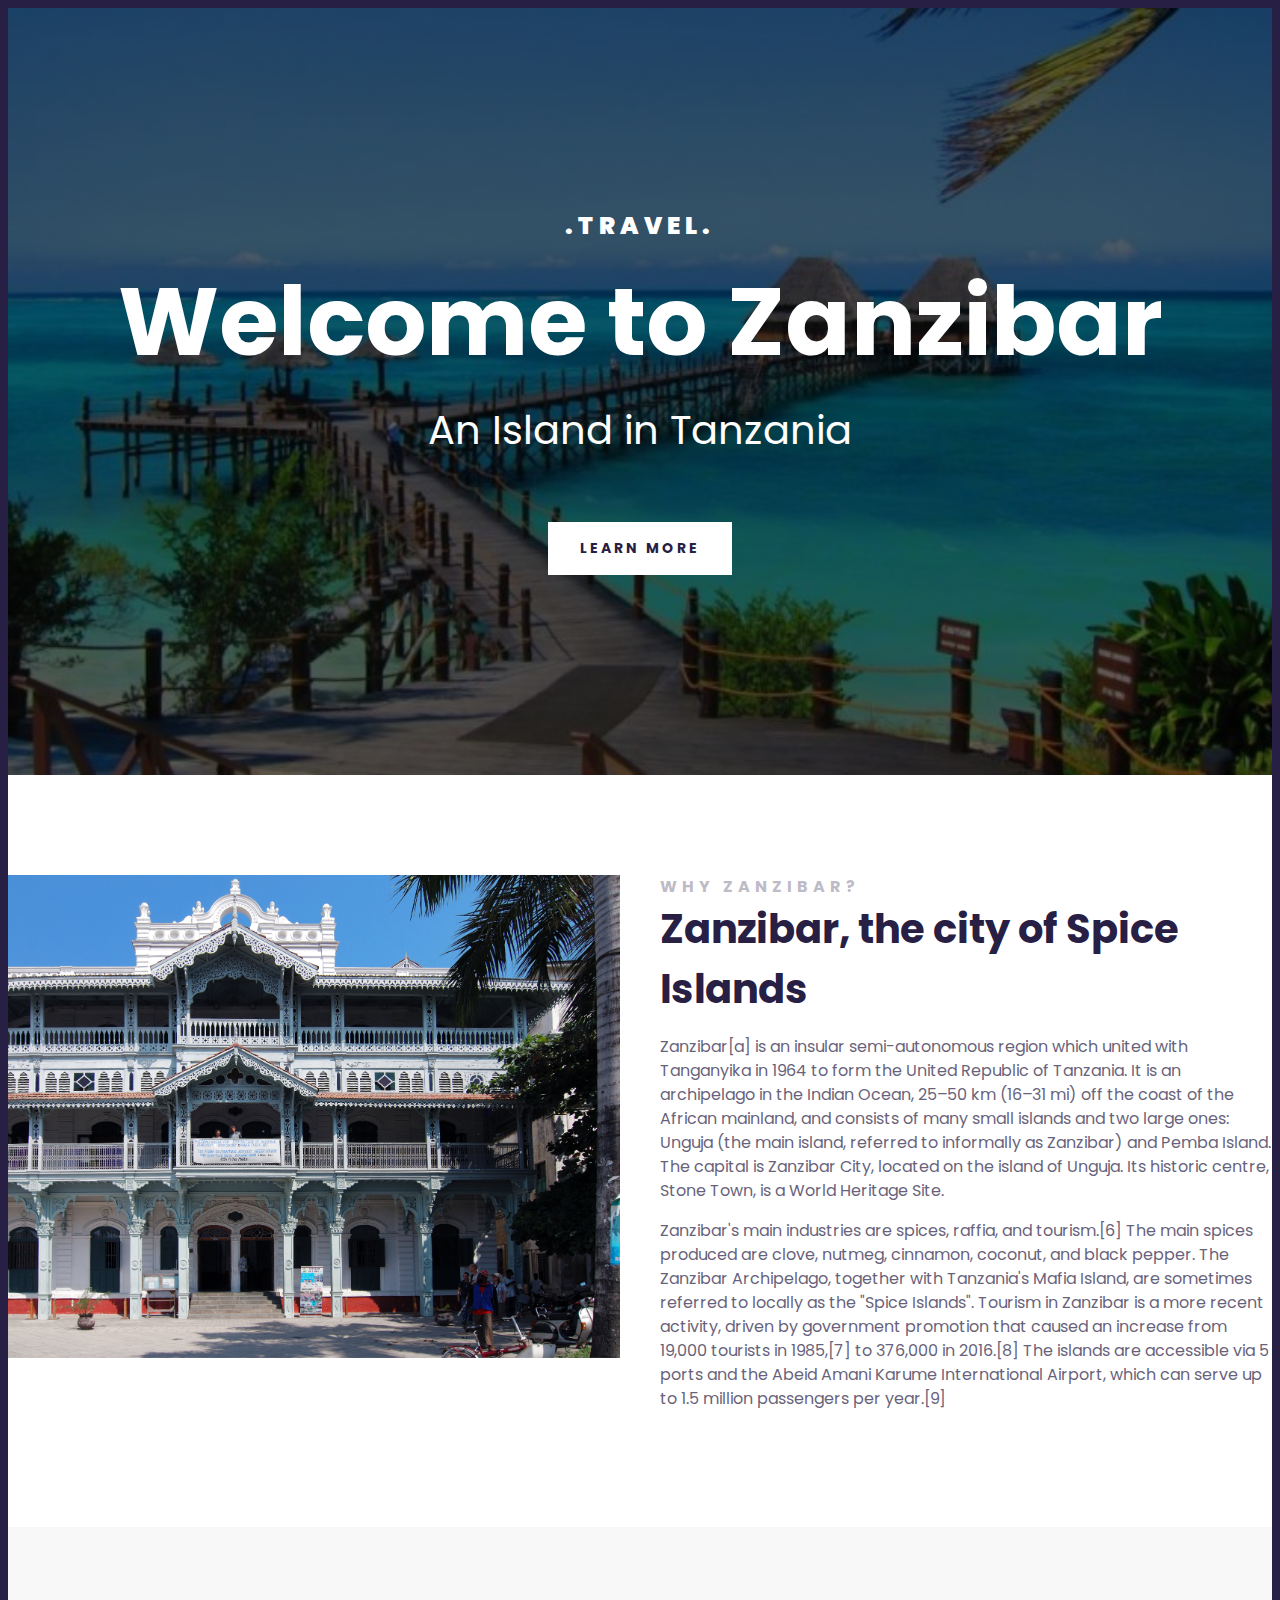
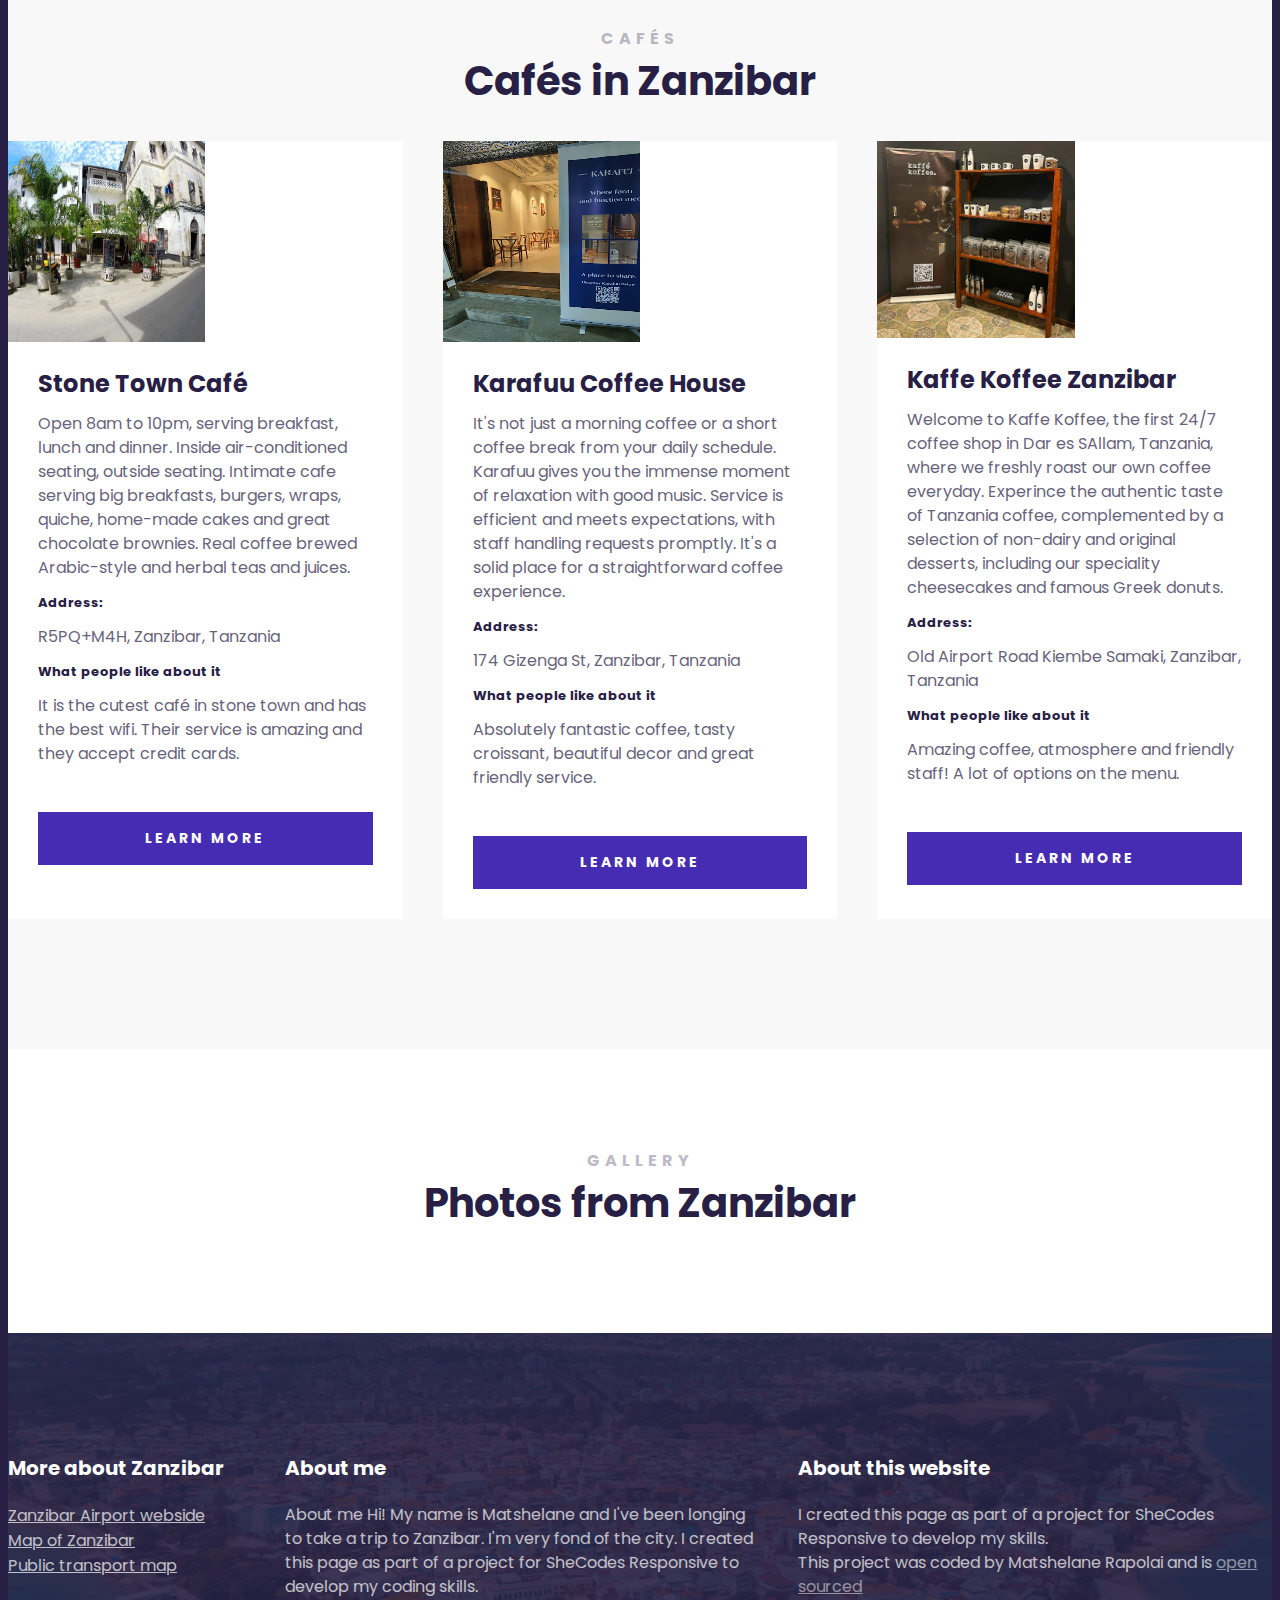
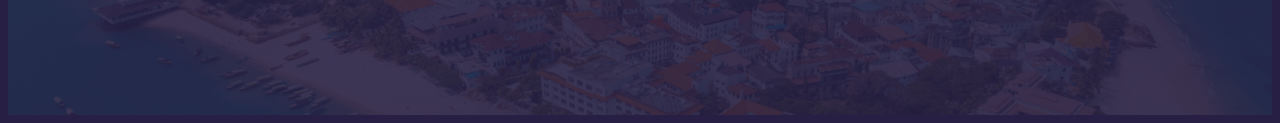
==== index.html @ e9df5f61 "Added embeded maps" ====
<!DOCTYPE html>
<html lang="en">
<head>
    <meta charset="UTF-8">
    <meta name="viewport" content="width=device-width, initial-scale=1.0">
    <link rel="preconnect" href="https://fonts.googleapis.com" />
    <link rel="preconnect" href="https://fonts.gstatic.com" crossorigin />
    <link
      href="https://fonts.googleapis.com/css2?family=Poppins:ital,wght@0,100;0,200;0,300;0,400;0,500;0,600;0,700;0,800;0,900;1,100;1,200;1,300;1,400;1,500;1,600;1,700;1,800;1,900&display=swap"
      rel="stylesheet"
    />
    <link rel="stylesheet" href="src/styles.css" />
    <title>Travel Project</title>
</head>
<body>
    <div class="container">
    <header>
        <h3>.TRAVEL.</h3>
    <h1>Welcome to Zanzibar</h1>
    <h2>An Island in Tanzania</h2>
    <a href="#more">Learn more</a>
</header>
<main>
<section class="grid grid-2-columns">
<div>
<img src="src/images/Old-dispensary.jpg" alt="Old-dispensary" class="img-responsive"/>
</div>
<div>
<h2>Why Zanzibar?</h2>
<h3>Zanzibar, the city of Spice Islands</h3>
<p>
    Zanzibar[a] is an insular semi-autonomous region which united with Tanganyika in 1964 to form the United Republic of Tanzania. It is an archipelago in the Indian Ocean, 25–50 km (16–31 mi) off the coast of the African mainland, and consists of many small islands and two large ones: Unguja (the main island, referred to informally as Zanzibar) and Pemba Island. The capital is Zanzibar City, located on the island of Unguja. Its historic centre, Stone Town, is a World Heritage Site.
</p>
<p>
    Zanzibar's main industries are spices, raffia, and tourism.[6] The main spices produced are clove, nutmeg, cinnamon, coconut, and black pepper. The Zanzibar Archipelago, together with Tanzania's Mafia Island, are sometimes referred to locally as the "Spice Islands". Tourism in Zanzibar is a more recent activity, driven by government promotion that caused an increase from 19,000 tourists in 1985,[7] to 376,000 in 2016.[8] The islands are accessible via 5 ports and the Abeid Amani Karume International Airport, which can serve up to 1.5 million passengers per year.[9]
</p>
</div>
</section>
<section class="secondary">
<h2 class="text-center">CAFÉS</h2>
<h3 class="text-center">Cafés in Zanzibar</h3>
<div class="grid grid-3-columns">
<div class="card">
<div class="card-header grid grid-2-columns">
<img src="src/images/stone.jpg" width="200" height="201" alt="" class="img-responsive"/>
<iframe src="https://www.google.com/maps/embed?pb=!1m14!1m8!1m3!1d15867.027154744876!2d39.1878456!3d-6.1633177!3m2!1i1024!2i768!4f13.1!3m3!1m2!1s0x185cd05b7eaafabf%3A0x8399a76376f03b4d!2sStone%20Town%20Cafe!5e0!3m2!1sen!2sza!4v1724354116237!5m2!1sen!2sza" class="embed" style="border:0;" allowfullscreen="" loading="lazy" referrerpolicy="no-referrer-when-downgrade"></iframe>
</div>
<div class="card-body">
<h4>Stone Town Café</h4>
<p>Open 8am to 10pm, serving breakfast, lunch and dinner. Inside air-conditioned seating, outside seating. Intimate cafe serving big breakfasts, burgers, wraps, quiche, home-made cakes and great chocolate brownies. Real coffee brewed Arabic-style and herbal teas and juices.
</p>
<h5>Address:</h5>
<p>R5PQ+M4H, Zanzibar, Tanzania</p>
<h5>What people like about it</h5>
<p>It is the cutest café in stone town and has the best wifi. Their service is amazing and they accept credit cards. </p>
</div>
<div class="card-footer">
<a href="" class="btn" target="_blank">Learn more</a>
</div>
</div>
<div class="card">
 <div class="card-header grid grid-2-columns">
<img src="src/images/karaffu.jpg" width="200" height="201" class="img-responsive"/>
<iframe src="https://www.google.com/maps/embed?pb=!1m14!1m8!1m3!1d15867.066409927997!2d39.1892899!3d-6.1620049!3m2!1i1024!2i768!4f13.1!3m3!1m2!1s0x185cd19648da04ef%3A0x1cf5c3cde824b1a6!2sKarafuu%20Coffee%20House!5e0!3m2!1sen!2sza!4v1724354372308!5m2!1sen!2sza" class="embed" style="border:0;" allowfullscreen="" loading="lazy" referrerpolicy="no-referrer-when-downgrade"></iframe>
 </div>
 <div class="card-body">
<h4>Karafuu Coffee House</h4>
<p>It's not just a morning coffee or a short coffee break from your daily schedule. Karafuu gives you the immense moment of relaxation with good music. Service is efficient and meets expectations, with staff handling requests promptly. It's a solid place for a straightforward coffee experience. </p>
<h5>Address:</h5>
<p>174 Gizenga St, Zanzibar, Tanzania</p>
<h5>What people like about it</h5>
<p>Absolutely fantastic coffee, tasty croissant, beautiful decor and great friendly service.</p>
</div>
<div class="card-footer">
<a href="" class="btn" target="_blank">Learn more</a>
</div>
 </div>
 <div class="card">
    <div class="card-header grid grid-2-columns">
   <img src="src/images/koffee.jpg" alt="" class="img-responsive"/>
   <iframe src="https://www.google.com/maps/embed?pb=!1m18!1m12!1m3!1d3966.444911333492!2d39.21325590973123!3d-6.204893693756955!2m3!1f0!2f0!3f0!3m2!1i1024!2i768!4f13.1!3m3!1m2!1s0x185cdb7909912b4f%3A0x182b72115d0ec9ea!2sKaff%C3%A9%20Koffee%20Zanzibar!5e0!3m2!1sen!2sza!4v1724354457654!5m2!1sen!2sza" class="embed" style="border:0;" allowfullscreen="" loading="lazy" referrerpolicy="no-referrer-when-downgrade"></iframe>
    </div>
    <div class="card-body">
   <h4>Kaffe Koffee Zanzibar</h4>
   <p>Welcome to Kaffe Koffee, the first 24/7 coffee shop in Dar es SAllam, Tanzania, where we freshly roast our own coffee everyday. Experince the authentic taste of Tanzania coffee, complemented by a selection of non-dairy and original desserts, including our speciality cheesecakes and famous Greek donuts.</p>
   <h5>Address:</h5>
   <p>Old Airport Road Kiembe Samaki, Zanzibar, Tanzania
</p>
   <h5>What people like about it</h5>
   <p>Amazing coffee, atmosphere and friendly staff! A lot of options on the menu.</p>
    </div>
   <div class="card-footer">
   <a href="" class="btn" target="_blank">Learn more</a>
   </div>    
</div>
</div>
</section>
<section>
<h2 class="text-center">Gallery</h2>
<h3 class="text-center">Photos from Zanzibar</h3>
<div class="google-embeds">
<div class="grid grid-3-columns">

</div>
</div>
</main>
    <footer>
    <section class="grid grid-3-columns-with-first-narrow">
    <div>
    <h3>More about Zanzibar</h3>
    <ul>
    <li><a href="https://www.flightradar24.com/data/airports/znz" target="_blank">Zanzibar Airport webside</a></li>
    <li><a href="https://www.google.com/maps/place/Zanzibar,+Tanzania/@-6.164574,39.083185,12z/data=!3m1!4b1!4m6!3m5!1s0x185cd0ba23b63ecb:0x52c848ab6efc138e!8m2!3d-6.165193!4d39.1989144!16s%2Fg%2F11x9yrt6b?entry=ttu" target="_blank">Map of Zanzibar</a></li>
    <li><a href="https://www.thezanzibus.com/transport-options" target="_blank">Public transport map</a></li>
</ul>
    </div>
    <div>
        <h3>About me</h3>
        <p>About me
            Hi! My name is Matshelane and I've been longing to take a trip to Zanzibar. I'm very fond of the city. I created this page as part of a project for SheCodes Responsive to develop my coding skills.</p>
    </div>
    <div>
            <h3>About this website</h3>
        <p>
            I created this page as part of a project for SheCodes Responsive to develop my skills.
            <br/>
            This project was coded by Matshelane Rapolai and is <a href="https://github.com/MMRapolai/Muriel-Travel-Project" target="_blank">open sourced</a>
        </p>
    </div>
    </section>
    </footer>    
</div>
</body>
</html>
---- src/styles.css ----
body {
    font-family: "Poppins", sans-serif;
    background: #272044;
}
.container {
    max-width: 1400px;
    margin: 0 auto;
}
.text-center {
    text-align: center;
}
header {
    background-image: linear-gradient(rgba(0, 0, 0, 0.6), rgba(0, 0, 0, 0.6)), url("./images/zanzibar-background.jpg");
    background-repeat: no-repeat;
    background-size: cover;
    color: white;
    text-align: center;
    padding: 200px 0;
}
header h1 {
    font-weight: 700;
    font-size: 96px;
    line-height: 1;
    margin: 30px 0;
}
header h2 {
    font-weight: 400;
    font-size: 40px;
    line-height: 1.5;
    margin: 0;
    margin-bottom: 30px;
}
header h3 {
    font-weight: 900;
    font-size: 24px;
    line-height: 1.5;
    letter-spacing: 5px;
    margin: 0;
}
header a {
    font-weight: 700;
    font-size: 14px;
    line-height: 1.5;
    text-align: center;
    color: #272044;
    padding: 16px 32px;
    margin-top: 32px;
    display: inline-block;
    letter-spacing: 3px;
    text-decoration: none;
    text-transform: uppercase;
    background: white;
}
main {
    background-color: white;
}
main h2 {
    font-weight: 700;
    font-size: 16px;
    line-height: 1.5;
    margin: 0;
    letter-spacing: 5px;
    color: #272044;
    opacity: 0.3;
    text-transform: uppercase;
}
main h3 {
    font-weight: 700;
    font-size: 40px;
    line-height: 1.5;
    color: #272044;
    margin: 0;
}
main h4 {
    font-weight: 700;
    font-size: 24px;
    line-height: 1;
    color: #272044;
    margin: 0; 
}
main h5 {
    font-weight: 700;
    font-size: 13px;
    margin: 0;
    line-height: 1;
    color: #272044;
}
main p {
    font-style: normal;
    font-weight: 400;
    font-size: 16px;
    line-height: 1.5;
    color: #272044;
    opacity: 0.7;
}
.grid {
    display: grid;
    grid-gap: 40px;
}
.img-responsive {
    width: 100%;
    display: block;
}
.grid-2-columns {
    grid-template-columns: 1fr 1fr;
}
.grid-3-columns {
    grid-template-columns: 1fr 1fr 1fr;
}
.grid-3-columns-with-first-narrow {
    grid-template-columns: 1fr 2fr 2fr;
}
.embed {
    width: 100%;
    aspect-ratio: 1/1;
}
.card {
    background: white;
    margin: 30px 0;
}
.card-header.grid {
    grid-gap: 0;
}
.card-body {
    padding: 30px;
}
.card-footer {
    padding: 0 30px 30px;
}
.btn {
 
    display: block;
    color: white;
    font-weight: 700;
    font-size: 14px;
    line-height: 21px;
    text-align: center;
    letter-spacing: 3px;
    text-transform: uppercase;
    padding: 16px;
    background-color: #462cb3;
    text-decoration: none;
}
section {
    max-width: 100%;
    margin: 0 auto;
    padding: 100px 0;
}
section.secondary {
    background: #f8f8f8;
}
footer {
    color: white;
    background-image: linear-gradient(rgba(39, 32, 68, 0.9), rgba(39, 32, 68, 0.9)), url("./images/zanzibar-footer.jpg");
    background-repeat: no-repeat;
    background-size: cover;
}
footer h3 {
    font-weight: 700;
    font-size: 20px;
    line-height: 30px;
}
footer p {
    font-weight: 400;
    font-size: 16px;
    opacity: 0.7;
   line-height: 24px;
}
footer ul {
    padding: 0;
}
footer li {
    list-style: none;
    margin: 0;
    padding: 0;
}
footer a {
    color: white;
    opacity: 0.7;
}
@media (max-width: 800px) {
 header {
    padding: 60px 0;
 } 
 header h1 {
    font-size: 48px;
 }  
 header h2 {
    font-size: 20px;
 }
 header h3 {
    font-size: 12px;
 }
 .grid {
    grid-template-columns: 1fr;
    grid-gap: 32px;
 }
 section {
    padding: 30px;
 }
 .card-header img {
    display: none;
 }
 .embed {
    aspect-ratio: 16/9;
 }
}
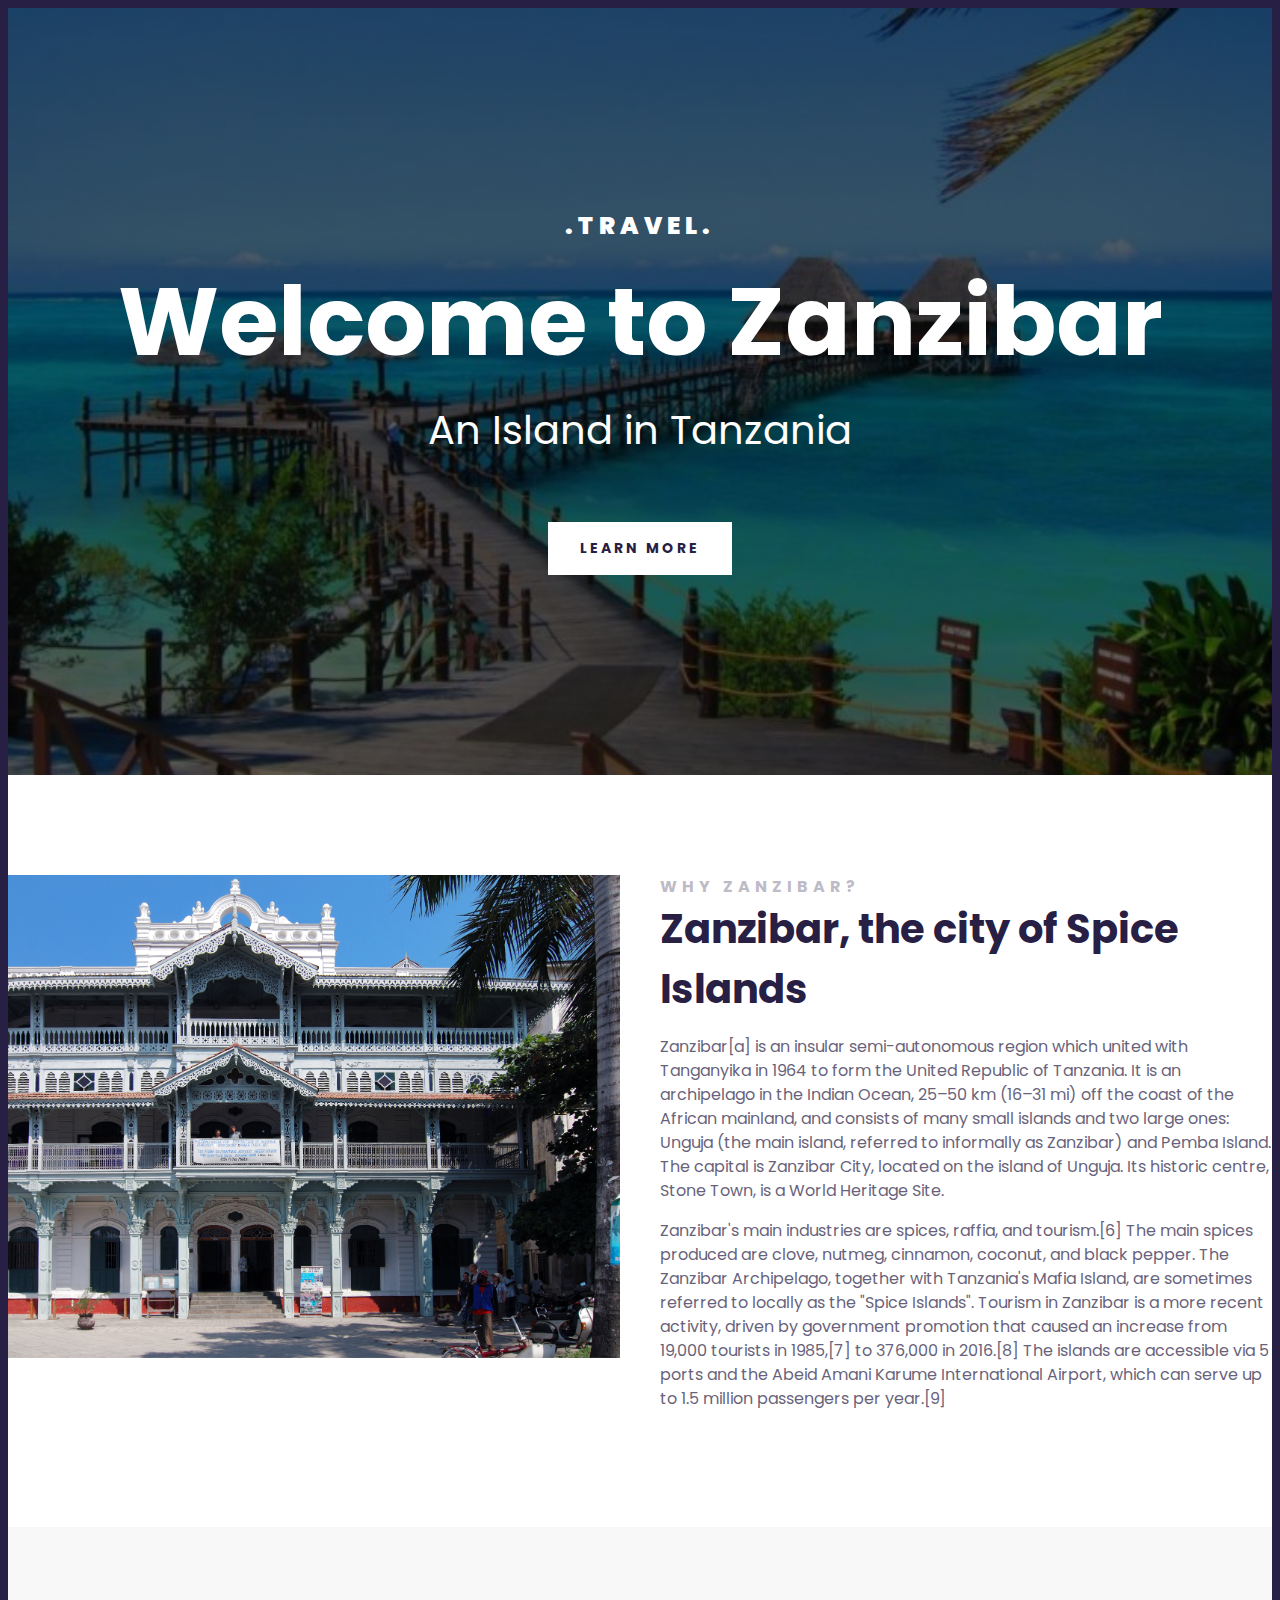
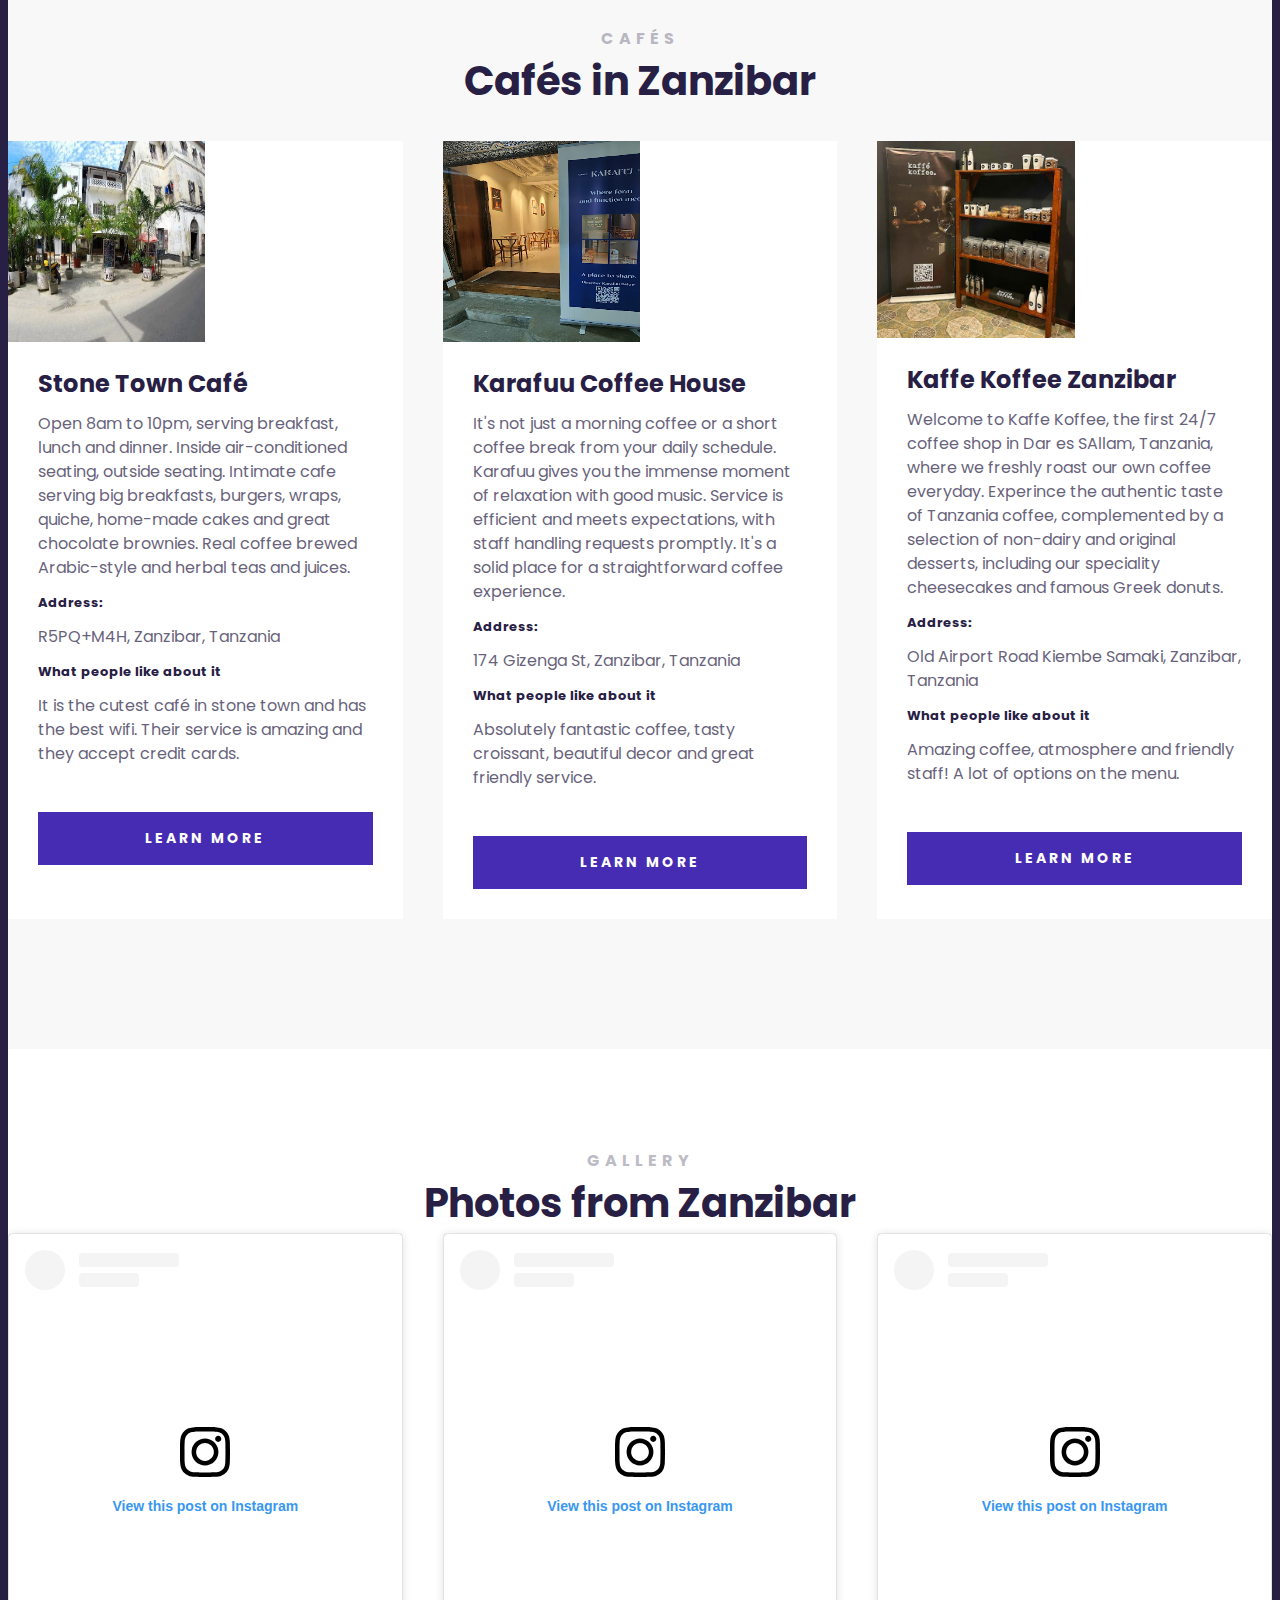
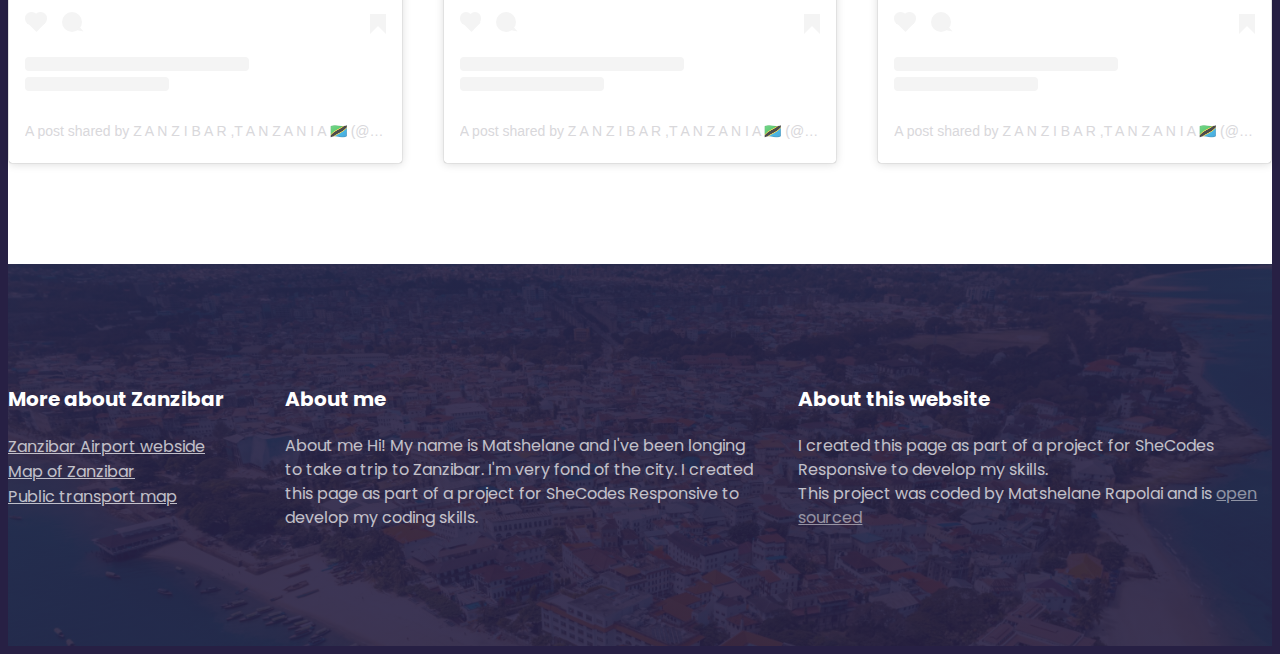
==== commit 27a1ea20: "added embeds to the landing page" ====
--- a/index.html
+++ b/index.html
@@ -100,7 +100,13 @@
 <h3 class="text-center">Photos from Zanzibar</h3>
 <div class="google-embeds">
 <div class="grid grid-3-columns">
-
+<blockquote class="instagram-media" data-instgrm-permalink="https://www.instagram.com/p/C0_PLwvNnTr/?utm_source=ig_embed&amp;utm_campaign=loading" data-instgrm-version="14" style=" background:#FFF; border:0; border-radius:3px; box-shadow:0 0 1px 0 rgba(0,0,0,0.5),0 1px 10px 0 rgba(0,0,0,0.15); margin: 1px; max-width:540px; min-width:326px; padding:0; width:99.375%; width:-webkit-calc(100% - 2px); width:calc(100% - 2px);"><div style="padding:16px;"> <a href="https://www.instagram.com/p/C0_PLwvNnTr/?utm_source=ig_embed&amp;utm_campaign=loading" style=" background:#FFFFFF; line-height:0; padding:0 0; text-align:center; text-decoration:none; width:100%;" target="_blank"> <div style=" display: flex; flex-direction: row; align-items: center;"> <div style="background-color: #F4F4F4; border-radius: 50%; flex-grow: 0; height: 40px; margin-right: 14px; width: 40px;"></div> <div style="display: flex; flex-direction: column; flex-grow: 1; justify-content: center;"> <div style=" background-color: #F4F4F4; border-radius: 4px; flex-grow: 0; height: 14px; margin-bottom: 6px; width: 100px;"></div> <div style=" background-color: #F4F4F4; border-radius: 4px; flex-grow: 0; height: 14px; width: 60px;"></div></div></div><div style="padding: 19% 0;"></div> <div style="display:block; height:50px; margin:0 auto 12px; width:50px;"><svg width="50px" height="50px" viewBox="0 0 60 60" version="1.1" xmlns="https://www.w3.org/2000/svg" xmlns:xlink="https://www.w3.org/1999/xlink"><g stroke="none" stroke-width="1" fill="none" fill-rule="evenodd"><g transform="translate(-511.000000, -20.000000)" fill="#000000"><g><path d="M556.869,30.41 C554.814,30.41 553.148,32.076 553.148,34.131 C553.148,36.186 554.814,37.852 556.869,37.852 C558.924,37.852 560.59,36.186 560.59,34.131 C560.59,32.076 558.924,30.41 556.869,30.41 M541,60.657 C535.114,60.657 530.342,55.887 530.342,50 C530.342,44.114 535.114,39.342 541,39.342 C546.887,39.342 551.658,44.114 551.658,50 C551.658,55.887 546.887,60.657 541,60.657 M541,33.886 C532.1,33.886 524.886,41.1 524.886,50 C524.886,58.899 532.1,66.113 541,66.113 C549.9,66.113 557.115,58.899 557.115,50 C557.115,41.1 549.9,33.886 541,33.886 M565.378,62.101 C565.244,65.022 564.756,66.606 564.346,67.663 C563.803,69.06 563.154,70.057 562.106,71.106 C561.058,72.155 560.06,72.803 558.662,73.347 C557.607,73.757 556.021,74.244 553.102,74.378 C549.944,74.521 548.997,74.552 541,74.552 C533.003,74.552 532.056,74.521 528.898,74.378 C525.979,74.244 524.393,73.757 523.338,73.347 C521.94,72.803 520.942,72.155 519.894,71.106 C518.846,70.057 518.197,69.06 517.654,67.663 C517.244,66.606 516.755,65.022 516.623,62.101 C516.479,58.943 516.448,57.996 516.448,50 C516.448,42.003 516.479,41.056 516.623,37.899 C516.755,34.978 517.244,33.391 517.654,32.338 C518.197,30.938 518.846,29.942 519.894,28.894 C520.942,27.846 521.94,27.196 523.338,26.654 C524.393,26.244 525.979,25.756 528.898,25.623 C532.057,25.479 533.004,25.448 541,25.448 C548.997,25.448 549.943,25.479 553.102,25.623 C556.021,25.756 557.607,26.244 558.662,26.654 C560.06,27.196 561.058,27.846 562.106,28.894 C563.154,29.942 563.803,30.938 564.346,32.338 C564.756,33.391 565.244,34.978 565.378,37.899 C565.522,41.056 565.552,42.003 565.552,50 C565.552,57.996 565.522,58.943 565.378,62.101 M570.82,37.631 C570.674,34.438 570.167,32.258 569.425,30.349 C568.659,28.377 567.633,26.702 565.965,25.035 C564.297,23.368 562.623,22.342 560.652,21.575 C558.743,20.834 556.562,20.326 553.369,20.18 C550.169,20.033 549.148,20 541,20 C532.853,20 531.831,20.033 528.631,20.18 C525.438,20.326 523.257,20.834 521.349,21.575 C519.376,22.342 517.703,23.368 516.035,25.035 C514.368,26.702 513.342,28.377 512.574,30.349 C511.834,32.258 511.326,34.438 511.181,37.631 C511.035,40.831 511,41.851 511,50 C511,58.147 511.035,59.17 511.181,62.369 C511.326,65.562 511.834,67.743 512.574,69.651 C513.342,71.625 514.368,73.296 516.035,74.965 C517.703,76.634 519.376,77.658 521.349,78.425 C523.257,79.167 525.438,79.673 528.631,79.82 C531.831,79.965 532.853,80.001 541,80.001 C549.148,80.001 550.169,79.965 553.369,79.82 C556.562,79.673 558.743,79.167 560.652,78.425 C562.623,77.658 564.297,76.634 565.965,74.965 C567.633,73.296 568.659,71.625 569.425,69.651 C570.167,67.743 570.674,65.562 570.82,62.369 C570.966,59.17 571,58.147 571,50 C571,41.851 570.966,40.831 570.82,37.631"></path></g></g></g></svg></div><div style="padding-top: 8px;"> <div style=" color:#3897f0; font-family:Arial,sans-serif; font-size:14px; font-style:normal; font-weight:550; line-height:18px;">View this post on Instagram</div></div><div style="padding: 12.5% 0;"></div> <div style="display: flex; flex-direction: row; margin-bottom: 14px; align-items: center;"><div> <div style="background-color: #F4F4F4; border-radius: 50%; height: 12.5px; width: 12.5px; transform: translateX(0px) translateY(7px);"></div> <div style="background-color: #F4F4F4; height: 12.5px; transform: rotate(-45deg) translateX(3px) translateY(1px); width: 12.5px; flex-grow: 0; margin-right: 14px; margin-left: 2px;"></div> <div style="background-color: #F4F4F4; border-radius: 50%; height: 12.5px; width: 12.5px; transform: translateX(9px) translateY(-18px);"></div></div><div style="margin-left: 8px;"> <div style=" background-color: #F4F4F4; border-radius: 50%; flex-grow: 0; height: 20px; width: 20px;"></div> <div style=" width: 0; height: 0; border-top: 2px solid transparent; border-left: 6px solid #f4f4f4; border-bottom: 2px solid transparent; transform: translateX(16px) translateY(-4px) rotate(30deg)"></div></div><div style="margin-left: auto;"> <div style=" width: 0px; border-top: 8px solid #F4F4F4; border-right: 8px solid transparent; transform: translateY(16px);"></div> <div style=" background-color: #F4F4F4; flex-grow: 0; height: 12px; width: 16px; transform: translateY(-4px);"></div> <div style=" width: 0; height: 0; border-top: 8px solid #F4F4F4; border-left: 8px solid transparent; transform: translateY(-4px) translateX(8px);"></div></div></div> <div style="display: flex; flex-direction: column; flex-grow: 1; justify-content: center; margin-bottom: 24px;"> <div style=" background-color: #F4F4F4; border-radius: 4px; flex-grow: 0; height: 14px; margin-bottom: 6px; width: 224px;"></div> <div style=" background-color: #F4F4F4; border-radius: 4px; flex-grow: 0; height: 14px; width: 144px;"></div></div></a><p style=" color:#c9c8cd; font-family:Arial,sans-serif; font-size:14px; line-height:17px; margin-bottom:0; margin-top:8px; overflow:hidden; padding:8px 0 7px; text-align:center; text-overflow:ellipsis; white-space:nowrap;"><a href="https://www.instagram.com/p/C0_PLwvNnTr/?utm_source=ig_embed&amp;utm_campaign=loading" style=" color:#c9c8cd; font-family:Arial,sans-serif; font-size:14px; font-style:normal; font-weight:normal; line-height:17px; text-decoration:none;" target="_blank">A post shared by Z  A  N  Z  I  B  A  R ,T A N Z A N I A 🇹🇿 (@zanzibarlifestyle)</a></p></div></blockquote>
+<script async src="//www.instagram.com/embed.js"></script>
+<script async src="//www.instagram.com/embed.js"></script>
+<blockquote class="instagram-media" data-instgrm-permalink="https://www.instagram.com/p/C2rr83bNh2r/?utm_source=ig_embed&amp;utm_campaign=loading" data-instgrm-version="14" style=" background:#FFF; border:0; border-radius:3px; box-shadow:0 0 1px 0 rgba(0,0,0,0.5),0 1px 10px 0 rgba(0,0,0,0.15); margin: 1px; max-width:540px; min-width:326px; padding:0; width:99.375%; width:-webkit-calc(100% - 2px); width:calc(100% - 2px);"><div style="padding:16px;"> <a href="https://www.instagram.com/p/C2rr83bNh2r/?utm_source=ig_embed&amp;utm_campaign=loading" style=" background:#FFFFFF; line-height:0; padding:0 0; text-align:center; text-decoration:none; width:100%;" target="_blank"> <div style=" display: flex; flex-direction: row; align-items: center;"> <div style="background-color: #F4F4F4; border-radius: 50%; flex-grow: 0; height: 40px; margin-right: 14px; width: 40px;"></div> <div style="display: flex; flex-direction: column; flex-grow: 1; justify-content: center;"> <div style=" background-color: #F4F4F4; border-radius: 4px; flex-grow: 0; height: 14px; margin-bottom: 6px; width: 100px;"></div> <div style=" background-color: #F4F4F4; border-radius: 4px; flex-grow: 0; height: 14px; width: 60px;"></div></div></div><div style="padding: 19% 0;"></div> <div style="display:block; height:50px; margin:0 auto 12px; width:50px;"><svg width="50px" height="50px" viewBox="0 0 60 60" version="1.1" xmlns="https://www.w3.org/2000/svg" xmlns:xlink="https://www.w3.org/1999/xlink"><g stroke="none" stroke-width="1" fill="none" fill-rule="evenodd"><g transform="translate(-511.000000, -20.000000)" fill="#000000"><g><path d="M556.869,30.41 C554.814,30.41 553.148,32.076 553.148,34.131 C553.148,36.186 554.814,37.852 556.869,37.852 C558.924,37.852 560.59,36.186 560.59,34.131 C560.59,32.076 558.924,30.41 556.869,30.41 M541,60.657 C535.114,60.657 530.342,55.887 530.342,50 C530.342,44.114 535.114,39.342 541,39.342 C546.887,39.342 551.658,44.114 551.658,50 C551.658,55.887 546.887,60.657 541,60.657 M541,33.886 C532.1,33.886 524.886,41.1 524.886,50 C524.886,58.899 532.1,66.113 541,66.113 C549.9,66.113 557.115,58.899 557.115,50 C557.115,41.1 549.9,33.886 541,33.886 M565.378,62.101 C565.244,65.022 564.756,66.606 564.346,67.663 C563.803,69.06 563.154,70.057 562.106,71.106 C561.058,72.155 560.06,72.803 558.662,73.347 C557.607,73.757 556.021,74.244 553.102,74.378 C549.944,74.521 548.997,74.552 541,74.552 C533.003,74.552 532.056,74.521 528.898,74.378 C525.979,74.244 524.393,73.757 523.338,73.347 C521.94,72.803 520.942,72.155 519.894,71.106 C518.846,70.057 518.197,69.06 517.654,67.663 C517.244,66.606 516.755,65.022 516.623,62.101 C516.479,58.943 516.448,57.996 516.448,50 C516.448,42.003 516.479,41.056 516.623,37.899 C516.755,34.978 517.244,33.391 517.654,32.338 C518.197,30.938 518.846,29.942 519.894,28.894 C520.942,27.846 521.94,27.196 523.338,26.654 C524.393,26.244 525.979,25.756 528.898,25.623 C532.057,25.479 533.004,25.448 541,25.448 C548.997,25.448 549.943,25.479 553.102,25.623 C556.021,25.756 557.607,26.244 558.662,26.654 C560.06,27.196 561.058,27.846 562.106,28.894 C563.154,29.942 563.803,30.938 564.346,32.338 C564.756,33.391 565.244,34.978 565.378,37.899 C565.522,41.056 565.552,42.003 565.552,50 C565.552,57.996 565.522,58.943 565.378,62.101 M570.82,37.631 C570.674,34.438 570.167,32.258 569.425,30.349 C568.659,28.377 567.633,26.702 565.965,25.035 C564.297,23.368 562.623,22.342 560.652,21.575 C558.743,20.834 556.562,20.326 553.369,20.18 C550.169,20.033 549.148,20 541,20 C532.853,20 531.831,20.033 528.631,20.18 C525.438,20.326 523.257,20.834 521.349,21.575 C519.376,22.342 517.703,23.368 516.035,25.035 C514.368,26.702 513.342,28.377 512.574,30.349 C511.834,32.258 511.326,34.438 511.181,37.631 C511.035,40.831 511,41.851 511,50 C511,58.147 511.035,59.17 511.181,62.369 C511.326,65.562 511.834,67.743 512.574,69.651 C513.342,71.625 514.368,73.296 516.035,74.965 C517.703,76.634 519.376,77.658 521.349,78.425 C523.257,79.167 525.438,79.673 528.631,79.82 C531.831,79.965 532.853,80.001 541,80.001 C549.148,80.001 550.169,79.965 553.369,79.82 C556.562,79.673 558.743,79.167 560.652,78.425 C562.623,77.658 564.297,76.634 565.965,74.965 C567.633,73.296 568.659,71.625 569.425,69.651 C570.167,67.743 570.674,65.562 570.82,62.369 C570.966,59.17 571,58.147 571,50 C571,41.851 570.966,40.831 570.82,37.631"></path></g></g></g></svg></div><div style="padding-top: 8px;"> <div style=" color:#3897f0; font-family:Arial,sans-serif; font-size:14px; font-style:normal; font-weight:550; line-height:18px;">View this post on Instagram</div></div><div style="padding: 12.5% 0;"></div> <div style="display: flex; flex-direction: row; margin-bottom: 14px; align-items: center;"><div> <div style="background-color: #F4F4F4; border-radius: 50%; height: 12.5px; width: 12.5px; transform: translateX(0px) translateY(7px);"></div> <div style="background-color: #F4F4F4; height: 12.5px; transform: rotate(-45deg) translateX(3px) translateY(1px); width: 12.5px; flex-grow: 0; margin-right: 14px; margin-left: 2px;"></div> <div style="background-color: #F4F4F4; border-radius: 50%; height: 12.5px; width: 12.5px; transform: translateX(9px) translateY(-18px);"></div></div><div style="margin-left: 8px;"> <div style=" background-color: #F4F4F4; border-radius: 50%; flex-grow: 0; height: 20px; width: 20px;"></div> <div style=" width: 0; height: 0; border-top: 2px solid transparent; border-left: 6px solid #f4f4f4; border-bottom: 2px solid transparent; transform: translateX(16px) translateY(-4px) rotate(30deg)"></div></div><div style="margin-left: auto;"> <div style=" width: 0px; border-top: 8px solid #F4F4F4; border-right: 8px solid transparent; transform: translateY(16px);"></div> <div style=" background-color: #F4F4F4; flex-grow: 0; height: 12px; width: 16px; transform: translateY(-4px);"></div> <div style=" width: 0; height: 0; border-top: 8px solid #F4F4F4; border-left: 8px solid transparent; transform: translateY(-4px) translateX(8px);"></div></div></div> <div style="display: flex; flex-direction: column; flex-grow: 1; justify-content: center; margin-bottom: 24px;"> <div style=" background-color: #F4F4F4; border-radius: 4px; flex-grow: 0; height: 14px; margin-bottom: 6px; width: 224px;"></div> <div style=" background-color: #F4F4F4; border-radius: 4px; flex-grow: 0; height: 14px; width: 144px;"></div></div></a><p style=" color:#c9c8cd; font-family:Arial,sans-serif; font-size:14px; line-height:17px; margin-bottom:0; margin-top:8px; overflow:hidden; padding:8px 0 7px; text-align:center; text-overflow:ellipsis; white-space:nowrap;"><a href="https://www.instagram.com/p/C2rr83bNh2r/?utm_source=ig_embed&amp;utm_campaign=loading" style=" color:#c9c8cd; font-family:Arial,sans-serif; font-size:14px; font-style:normal; font-weight:normal; line-height:17px; text-decoration:none;" target="_blank">A post shared by Z  A  N  Z  I  B  A  R ,T A N Z A N I A 🇹🇿 (@zanzibarlifestyle)</a></p></div></blockquote>
+<script async src="//www.instagram.com/embed.js"></script>
+<blockquote class="instagram-media" data-instgrm-permalink="https://www.instagram.com/p/C2ZdsD8tz6f/?utm_source=ig_embed&amp;utm_campaign=loading" data-instgrm-version="14" style=" background:#FFF; border:0; border-radius:3px; box-shadow:0 0 1px 0 rgba(0,0,0,0.5),0 1px 10px 0 rgba(0,0,0,0.15); margin: 1px; max-width:540px; min-width:326px; padding:0; width:99.375%; width:-webkit-calc(100% - 2px); width:calc(100% - 2px);"><div style="padding:16px;"> <a href="https://www.instagram.com/p/C2ZdsD8tz6f/?utm_source=ig_embed&amp;utm_campaign=loading" style=" background:#FFFFFF; line-height:0; padding:0 0; text-align:center; text-decoration:none; width:100%;" target="_blank"> <div style=" display: flex; flex-direction: row; align-items: center;"> <div style="background-color: #F4F4F4; border-radius: 50%; flex-grow: 0; height: 40px; margin-right: 14px; width: 40px;"></div> <div style="display: flex; flex-direction: column; flex-grow: 1; justify-content: center;"> <div style=" background-color: #F4F4F4; border-radius: 4px; flex-grow: 0; height: 14px; margin-bottom: 6px; width: 100px;"></div> <div style=" background-color: #F4F4F4; border-radius: 4px; flex-grow: 0; height: 14px; width: 60px;"></div></div></div><div style="padding: 19% 0;"></div> <div style="display:block; height:50px; margin:0 auto 12px; width:50px;"><svg width="50px" height="50px" viewBox="0 0 60 60" version="1.1" xmlns="https://www.w3.org/2000/svg" xmlns:xlink="https://www.w3.org/1999/xlink"><g stroke="none" stroke-width="1" fill="none" fill-rule="evenodd"><g transform="translate(-511.000000, -20.000000)" fill="#000000"><g><path d="M556.869,30.41 C554.814,30.41 553.148,32.076 553.148,34.131 C553.148,36.186 554.814,37.852 556.869,37.852 C558.924,37.852 560.59,36.186 560.59,34.131 C560.59,32.076 558.924,30.41 556.869,30.41 M541,60.657 C535.114,60.657 530.342,55.887 530.342,50 C530.342,44.114 535.114,39.342 541,39.342 C546.887,39.342 551.658,44.114 551.658,50 C551.658,55.887 546.887,60.657 541,60.657 M541,33.886 C532.1,33.886 524.886,41.1 524.886,50 C524.886,58.899 532.1,66.113 541,66.113 C549.9,66.113 557.115,58.899 557.115,50 C557.115,41.1 549.9,33.886 541,33.886 M565.378,62.101 C565.244,65.022 564.756,66.606 564.346,67.663 C563.803,69.06 563.154,70.057 562.106,71.106 C561.058,72.155 560.06,72.803 558.662,73.347 C557.607,73.757 556.021,74.244 553.102,74.378 C549.944,74.521 548.997,74.552 541,74.552 C533.003,74.552 532.056,74.521 528.898,74.378 C525.979,74.244 524.393,73.757 523.338,73.347 C521.94,72.803 520.942,72.155 519.894,71.106 C518.846,70.057 518.197,69.06 517.654,67.663 C517.244,66.606 516.755,65.022 516.623,62.101 C516.479,58.943 516.448,57.996 516.448,50 C516.448,42.003 516.479,41.056 516.623,37.899 C516.755,34.978 517.244,33.391 517.654,32.338 C518.197,30.938 518.846,29.942 519.894,28.894 C520.942,27.846 521.94,27.196 523.338,26.654 C524.393,26.244 525.979,25.756 528.898,25.623 C532.057,25.479 533.004,25.448 541,25.448 C548.997,25.448 549.943,25.479 553.102,25.623 C556.021,25.756 557.607,26.244 558.662,26.654 C560.06,27.196 561.058,27.846 562.106,28.894 C563.154,29.942 563.803,30.938 564.346,32.338 C564.756,33.391 565.244,34.978 565.378,37.899 C565.522,41.056 565.552,42.003 565.552,50 C565.552,57.996 565.522,58.943 565.378,62.101 M570.82,37.631 C570.674,34.438 570.167,32.258 569.425,30.349 C568.659,28.377 567.633,26.702 565.965,25.035 C564.297,23.368 562.623,22.342 560.652,21.575 C558.743,20.834 556.562,20.326 553.369,20.18 C550.169,20.033 549.148,20 541,20 C532.853,20 531.831,20.033 528.631,20.18 C525.438,20.326 523.257,20.834 521.349,21.575 C519.376,22.342 517.703,23.368 516.035,25.035 C514.368,26.702 513.342,28.377 512.574,30.349 C511.834,32.258 511.326,34.438 511.181,37.631 C511.035,40.831 511,41.851 511,50 C511,58.147 511.035,59.17 511.181,62.369 C511.326,65.562 511.834,67.743 512.574,69.651 C513.342,71.625 514.368,73.296 516.035,74.965 C517.703,76.634 519.376,77.658 521.349,78.425 C523.257,79.167 525.438,79.673 528.631,79.82 C531.831,79.965 532.853,80.001 541,80.001 C549.148,80.001 550.169,79.965 553.369,79.82 C556.562,79.673 558.743,79.167 560.652,78.425 C562.623,77.658 564.297,76.634 565.965,74.965 C567.633,73.296 568.659,71.625 569.425,69.651 C570.167,67.743 570.674,65.562 570.82,62.369 C570.966,59.17 571,58.147 571,50 C571,41.851 570.966,40.831 570.82,37.631"></path></g></g></g></svg></div><div style="padding-top: 8px;"> <div style=" color:#3897f0; font-family:Arial,sans-serif; font-size:14px; font-style:normal; font-weight:550; line-height:18px;">View this post on Instagram</div></div><div style="padding: 12.5% 0;"></div> <div style="display: flex; flex-direction: row; margin-bottom: 14px; align-items: center;"><div> <div style="background-color: #F4F4F4; border-radius: 50%; height: 12.5px; width: 12.5px; transform: translateX(0px) translateY(7px);"></div> <div style="background-color: #F4F4F4; height: 12.5px; transform: rotate(-45deg) translateX(3px) translateY(1px); width: 12.5px; flex-grow: 0; margin-right: 14px; margin-left: 2px;"></div> <div style="background-color: #F4F4F4; border-radius: 50%; height: 12.5px; width: 12.5px; transform: translateX(9px) translateY(-18px);"></div></div><div style="margin-left: 8px;"> <div style=" background-color: #F4F4F4; border-radius: 50%; flex-grow: 0; height: 20px; width: 20px;"></div> <div style=" width: 0; height: 0; border-top: 2px solid transparent; border-left: 6px solid #f4f4f4; border-bottom: 2px solid transparent; transform: translateX(16px) translateY(-4px) rotate(30deg)"></div></div><div style="margin-left: auto;"> <div style=" width: 0px; border-top: 8px solid #F4F4F4; border-right: 8px solid transparent; transform: translateY(16px);"></div> <div style=" background-color: #F4F4F4; flex-grow: 0; height: 12px; width: 16px; transform: translateY(-4px);"></div> <div style=" width: 0; height: 0; border-top: 8px solid #F4F4F4; border-left: 8px solid transparent; transform: translateY(-4px) translateX(8px);"></div></div></div> <div style="display: flex; flex-direction: column; flex-grow: 1; justify-content: center; margin-bottom: 24px;"> <div style=" background-color: #F4F4F4; border-radius: 4px; flex-grow: 0; height: 14px; margin-bottom: 6px; width: 224px;"></div> <div style=" background-color: #F4F4F4; border-radius: 4px; flex-grow: 0; height: 14px; width: 144px;"></div></div></a><p style=" color:#c9c8cd; font-family:Arial,sans-serif; font-size:14px; line-height:17px; margin-bottom:0; margin-top:8px; overflow:hidden; padding:8px 0 7px; text-align:center; text-overflow:ellipsis; white-space:nowrap;"><a href="https://www.instagram.com/p/C2ZdsD8tz6f/?utm_source=ig_embed&amp;utm_campaign=loading" style=" color:#c9c8cd; font-family:Arial,sans-serif; font-size:14px; font-style:normal; font-weight:normal; line-height:17px; text-decoration:none;" target="_blank">A post shared by Z  A  N  Z  I  B  A  R ,T A N Z A N I A 🇹🇿 (@zanzibarlifestyle)</a></p></div></blockquote>
+<script async src="//www.instagram.com/embed.js"></script>
 </div>
 </div>
 </main>
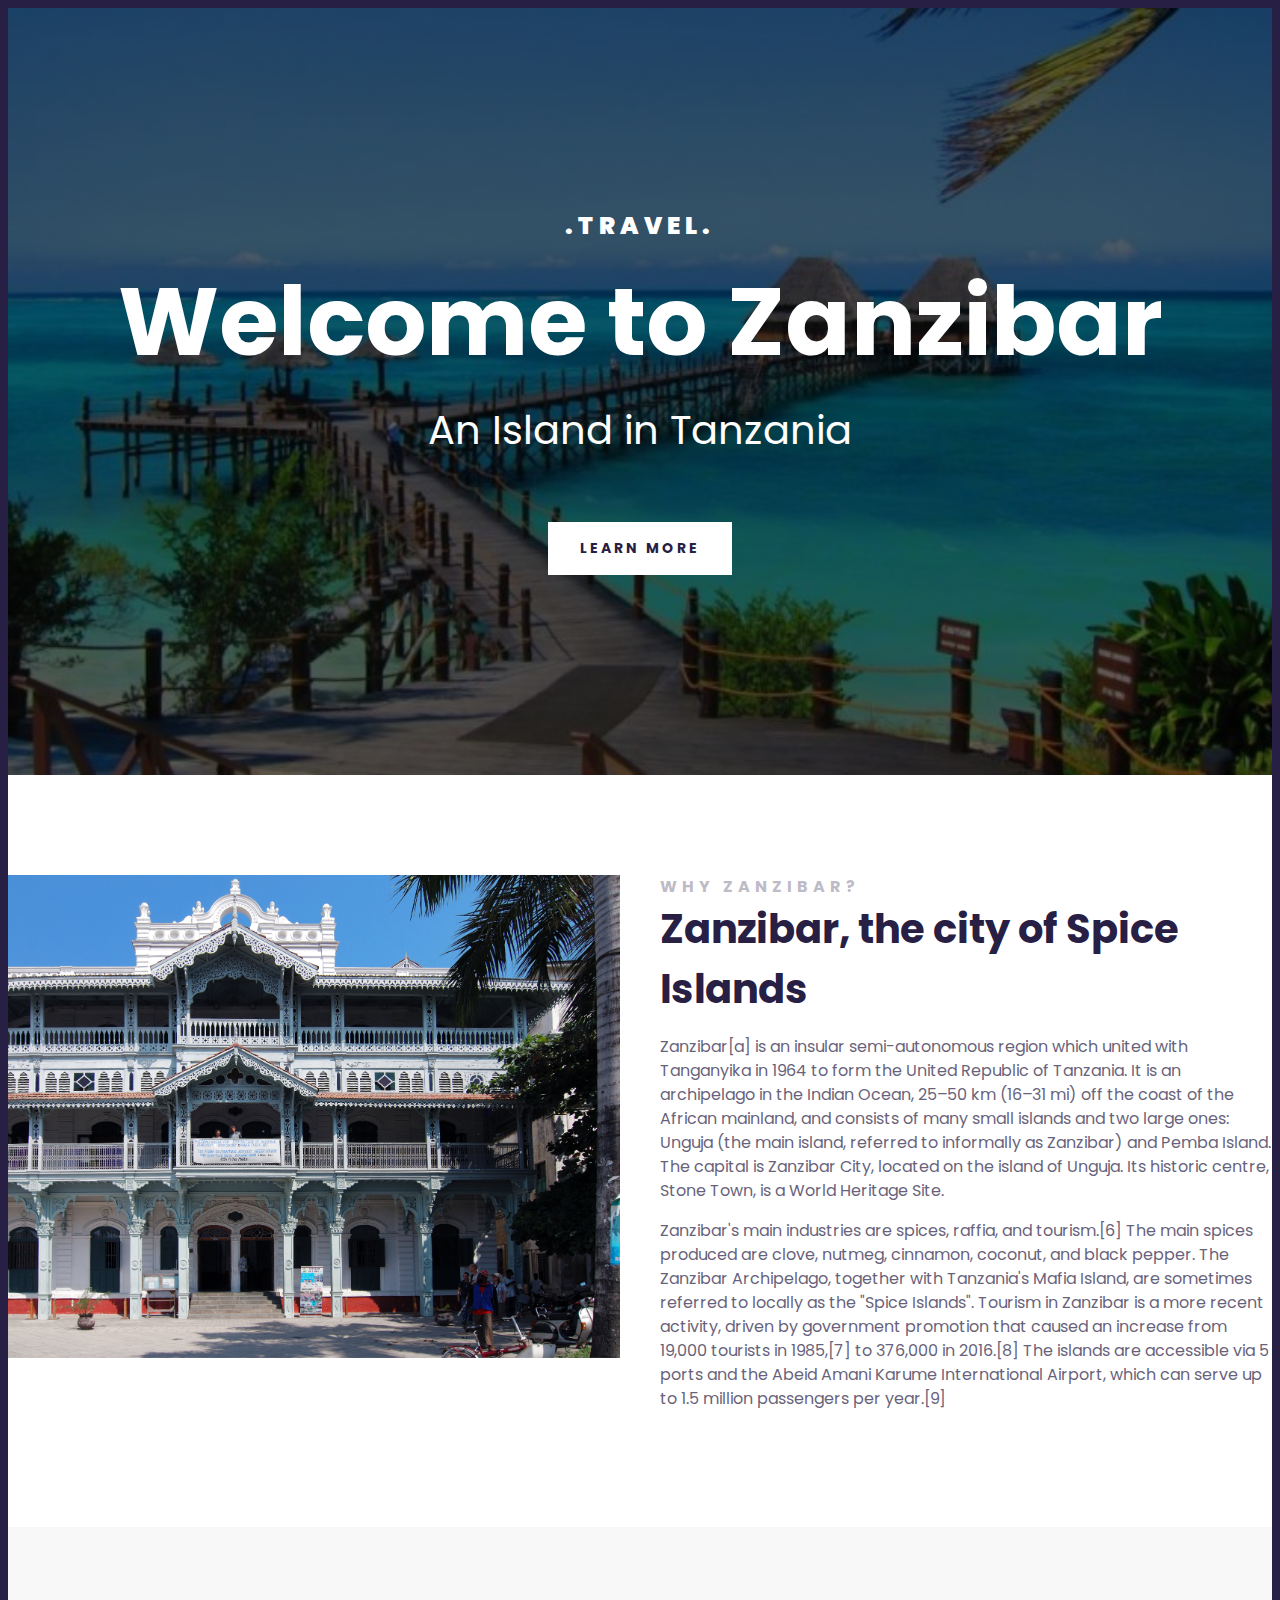
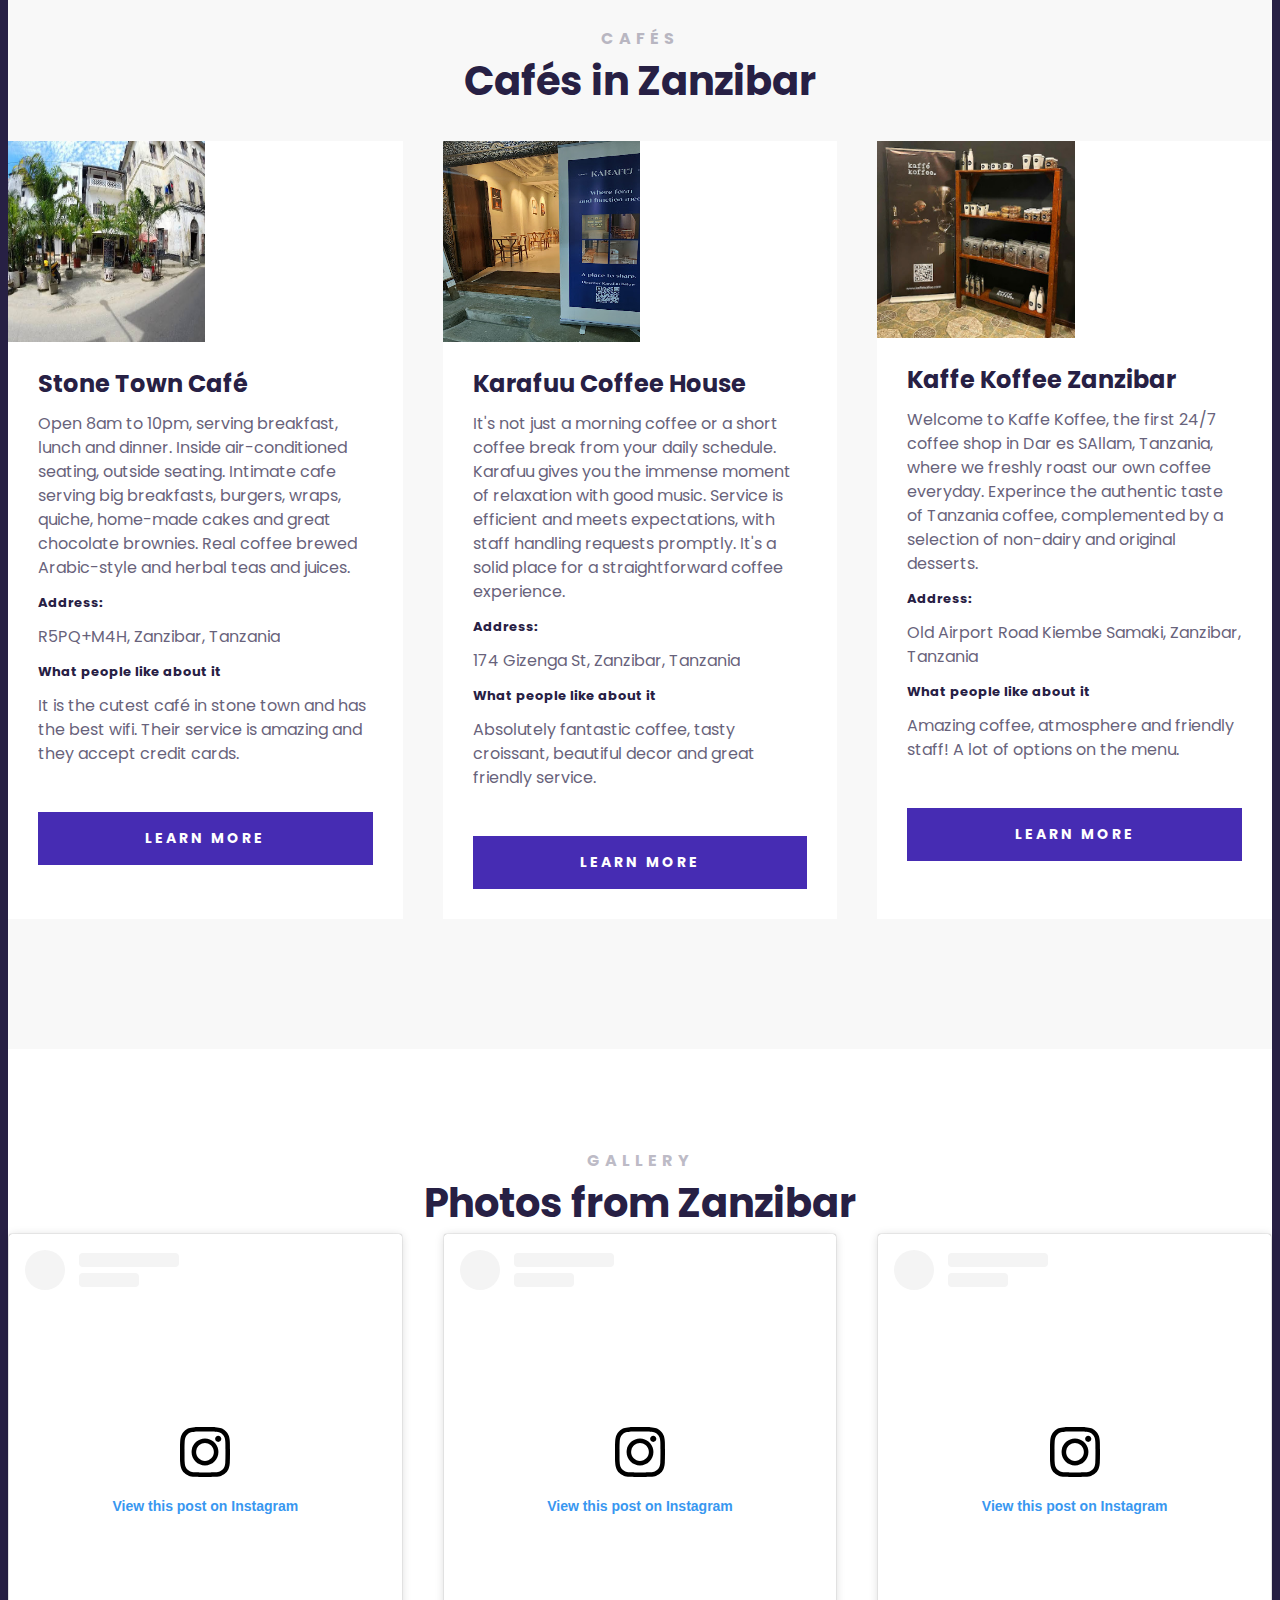
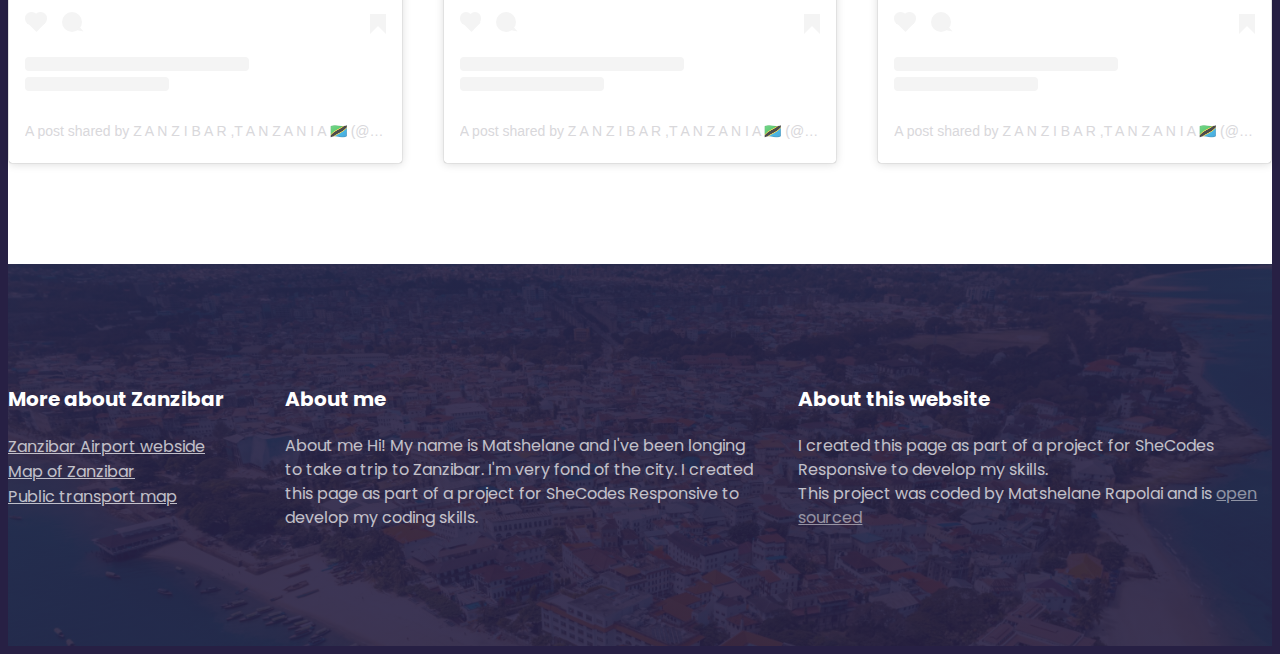
==== commit 71cdda11: "added a link to a btn" ====
--- a/index.html
+++ b/index.html
@@ -26,6 +26,7 @@
 <img src="src/images/Old-dispensary.jpg" alt="Old-dispensary" class="img-responsive"/>
 </div>
 <div>
+<a name="more"></a>
 <h2>Why Zanzibar?</h2>
 <h3>Zanzibar, the city of Spice Islands</h3>
 <p>
@@ -82,7 +83,7 @@
     </div>
     <div class="card-body">
    <h4>Kaffe Koffee Zanzibar</h4>
-   <p>Welcome to Kaffe Koffee, the first 24/7 coffee shop in Dar es SAllam, Tanzania, where we freshly roast our own coffee everyday. Experince the authentic taste of Tanzania coffee, complemented by a selection of non-dairy and original desserts, including our speciality cheesecakes and famous Greek donuts.</p>
+   <p>Welcome to Kaffe Koffee, the first 24/7 coffee shop in Dar es SAllam, Tanzania, where we freshly roast our own coffee everyday. Experince the authentic taste of Tanzania coffee, complemented by a selection of non-dairy and original desserts.</p>
    <h5>Address:</h5>
    <p>Old Airport Road Kiembe Samaki, Zanzibar, Tanzania
 </p>
@@ -101,7 +102,6 @@
 <div class="google-embeds">
 <div class="grid grid-3-columns">
 <blockquote class="instagram-media" data-instgrm-permalink="https://www.instagram.com/p/C0_PLwvNnTr/?utm_source=ig_embed&amp;utm_campaign=loading" data-instgrm-version="14" style=" background:#FFF; border:0; border-radius:3px; box-shadow:0 0 1px 0 rgba(0,0,0,0.5),0 1px 10px 0 rgba(0,0,0,0.15); margin: 1px; max-width:540px; min-width:326px; padding:0; width:99.375%; width:-webkit-calc(100% - 2px); width:calc(100% - 2px);"><div style="padding:16px;"> <a href="https://www.instagram.com/p/C0_PLwvNnTr/?utm_source=ig_embed&amp;utm_campaign=loading" style=" background:#FFFFFF; line-height:0; padding:0 0; text-align:center; text-decoration:none; width:100%;" target="_blank"> <div style=" display: flex; flex-direction: row; align-items: center;"> <div style="background-color: #F4F4F4; border-radius: 50%; flex-grow: 0; height: 40px; margin-right: 14px; width: 40px;"></div> <div style="display: flex; flex-direction: column; flex-grow: 1; justify-content: center;"> <div style=" background-color: #F4F4F4; border-radius: 4px; flex-grow: 0; height: 14px; margin-bottom: 6px; width: 100px;"></div> <div style=" background-color: #F4F4F4; border-radius: 4px; flex-grow: 0; height: 14px; width: 60px;"></div></div></div><div style="padding: 19% 0;"></div> <div style="display:block; height:50px; margin:0 auto 12px; width:50px;"><svg width="50px" height="50px" viewBox="0 0 60 60" version="1.1" xmlns="https://www.w3.org/2000/svg" xmlns:xlink="https://www.w3.org/1999/xlink"><g stroke="none" stroke-width="1" fill="none" fill-rule="evenodd"><g transform="translate(-511.000000, -20.000000)" fill="#000000"><g><path d="M556.869,30.41 C554.814,30.41 553.148,32.076 553.148,34.131 C553.148,36.186 554.814,37.852 556.869,37.852 C558.924,37.852 560.59,36.186 560.59,34.131 C560.59,32.076 558.924,30.41 556.869,30.41 M541,60.657 C535.114,60.657 530.342,55.887 530.342,50 C530.342,44.114 535.114,39.342 541,39.342 C546.887,39.342 551.658,44.114 551.658,50 C551.658,55.887 546.887,60.657 541,60.657 M541,33.886 C532.1,33.886 524.886,41.1 524.886,50 C524.886,58.899 532.1,66.113 541,66.113 C549.9,66.113 557.115,58.899 557.115,50 C557.115,41.1 549.9,33.886 541,33.886 M565.378,62.101 C565.244,65.022 564.756,66.606 564.346,67.663 C563.803,69.06 563.154,70.057 562.106,71.106 C561.058,72.155 560.06,72.803 558.662,73.347 C557.607,73.757 556.021,74.244 553.102,74.378 C549.944,74.521 548.997,74.552 541,74.552 C533.003,74.552 532.056,74.521 528.898,74.378 C525.979,74.244 524.393,73.757 523.338,73.347 C521.94,72.803 520.942,72.155 519.894,71.106 C518.846,70.057 518.197,69.06 517.654,67.663 C517.244,66.606 516.755,65.022 516.623,62.101 C516.479,58.943 516.448,57.996 516.448,50 C516.448,42.003 516.479,41.056 516.623,37.899 C516.755,34.978 517.244,33.391 517.654,32.338 C518.197,30.938 518.846,29.942 519.894,28.894 C520.942,27.846 521.94,27.196 523.338,26.654 C524.393,26.244 525.979,25.756 528.898,25.623 C532.057,25.479 533.004,25.448 541,25.448 C548.997,25.448 549.943,25.479 553.102,25.623 C556.021,25.756 557.607,26.244 558.662,26.654 C560.06,27.196 561.058,27.846 562.106,28.894 C563.154,29.942 563.803,30.938 564.346,32.338 C564.756,33.391 565.244,34.978 565.378,37.899 C565.522,41.056 565.552,42.003 565.552,50 C565.552,57.996 565.522,58.943 565.378,62.101 M570.82,37.631 C570.674,34.438 570.167,32.258 569.425,30.349 C568.659,28.377 567.633,26.702 565.965,25.035 C564.297,23.368 562.623,22.342 560.652,21.575 C558.743,20.834 556.562,20.326 553.369,20.18 C550.169,20.033 549.148,20 541,20 C532.853,20 531.831,20.033 528.631,20.18 C525.438,20.326 523.257,20.834 521.349,21.575 C519.376,22.342 517.703,23.368 516.035,25.035 C514.368,26.702 513.342,28.377 512.574,30.349 C511.834,32.258 511.326,34.438 511.181,37.631 C511.035,40.831 511,41.851 511,50 C511,58.147 511.035,59.17 511.181,62.369 C511.326,65.562 511.834,67.743 512.574,69.651 C513.342,71.625 514.368,73.296 516.035,74.965 C517.703,76.634 519.376,77.658 521.349,78.425 C523.257,79.167 525.438,79.673 528.631,79.82 C531.831,79.965 532.853,80.001 541,80.001 C549.148,80.001 550.169,79.965 553.369,79.82 C556.562,79.673 558.743,79.167 560.652,78.425 C562.623,77.658 564.297,76.634 565.965,74.965 C567.633,73.296 568.659,71.625 569.425,69.651 C570.167,67.743 570.674,65.562 570.82,62.369 C570.966,59.17 571,58.147 571,50 C571,41.851 570.966,40.831 570.82,37.631"></path></g></g></g></svg></div><div style="padding-top: 8px;"> <div style=" color:#3897f0; font-family:Arial,sans-serif; font-size:14px; font-style:normal; font-weight:550; line-height:18px;">View this post on Instagram</div></div><div style="padding: 12.5% 0;"></div> <div style="display: flex; flex-direction: row; margin-bottom: 14px; align-items: center;"><div> <div style="background-color: #F4F4F4; border-radius: 50%; height: 12.5px; width: 12.5px; transform: translateX(0px) translateY(7px);"></div> <div style="background-color: #F4F4F4; height: 12.5px; transform: rotate(-45deg) translateX(3px) translateY(1px); width: 12.5px; flex-grow: 0; margin-right: 14px; margin-left: 2px;"></div> <div style="background-color: #F4F4F4; border-radius: 50%; height: 12.5px; width: 12.5px; transform: translateX(9px) translateY(-18px);"></div></div><div style="margin-left: 8px;"> <div style=" background-color: #F4F4F4; border-radius: 50%; flex-grow: 0; height: 20px; width: 20px;"></div> <div style=" width: 0; height: 0; border-top: 2px solid transparent; border-left: 6px solid #f4f4f4; border-bottom: 2px solid transparent; transform: translateX(16px) translateY(-4px) rotate(30deg)"></div></div><div style="margin-left: auto;"> <div style=" width: 0px; border-top: 8px solid #F4F4F4; border-right: 8px solid transparent; transform: translateY(16px);"></div> <div style=" background-color: #F4F4F4; flex-grow: 0; height: 12px; width: 16px; transform: translateY(-4px);"></div> <div style=" width: 0; height: 0; border-top: 8px solid #F4F4F4; border-left: 8px solid transparent; transform: translateY(-4px) translateX(8px);"></div></div></div> <div style="display: flex; flex-direction: column; flex-grow: 1; justify-content: center; margin-bottom: 24px;"> <div style=" background-color: #F4F4F4; border-radius: 4px; flex-grow: 0; height: 14px; margin-bottom: 6px; width: 224px;"></div> <div style=" background-color: #F4F4F4; border-radius: 4px; flex-grow: 0; height: 14px; width: 144px;"></div></div></a><p style=" color:#c9c8cd; font-family:Arial,sans-serif; font-size:14px; line-height:17px; margin-bottom:0; margin-top:8px; overflow:hidden; padding:8px 0 7px; text-align:center; text-overflow:ellipsis; white-space:nowrap;"><a href="https://www.instagram.com/p/C0_PLwvNnTr/?utm_source=ig_embed&amp;utm_campaign=loading" style=" color:#c9c8cd; font-family:Arial,sans-serif; font-size:14px; font-style:normal; font-weight:normal; line-height:17px; text-decoration:none;" target="_blank">A post shared by Z  A  N  Z  I  B  A  R ,T A N Z A N I A 🇹🇿 (@zanzibarlifestyle)</a></p></div></blockquote>
-<script async src="//www.instagram.com/embed.js"></script>
 <script async src="//www.instagram.com/embed.js"></script>
 <blockquote class="instagram-media" data-instgrm-permalink="https://www.instagram.com/p/C2rr83bNh2r/?utm_source=ig_embed&amp;utm_campaign=loading" data-instgrm-version="14" style=" background:#FFF; border:0; border-radius:3px; box-shadow:0 0 1px 0 rgba(0,0,0,0.5),0 1px 10px 0 rgba(0,0,0,0.15); margin: 1px; max-width:540px; min-width:326px; padding:0; width:99.375%; width:-webkit-calc(100% - 2px); width:calc(100% - 2px);"><div style="padding:16px;"> <a href="https://www.instagram.com/p/C2rr83bNh2r/?utm_source=ig_embed&amp;utm_campaign=loading" style=" background:#FFFFFF; line-height:0; padding:0 0; text-align:center; text-decoration:none; width:100%;" target="_blank"> <div style=" display: flex; flex-direction: row; align-items: center;"> <div style="background-color: #F4F4F4; border-radius: 50%; flex-grow: 0; height: 40px; margin-right: 14px; width: 40px;"></div> <div style="display: flex; flex-direction: column; flex-grow: 1; justify-content: center;"> <div style=" background-color: #F4F4F4; border-radius: 4px; flex-grow: 0; height: 14px; margin-bottom: 6px; width: 100px;"></div> <div style=" background-color: #F4F4F4; border-radius: 4px; flex-grow: 0; height: 14px; width: 60px;"></div></div></div><div style="padding: 19% 0;"></div> <div style="display:block; height:50px; margin:0 auto 12px; width:50px;"><svg width="50px" height="50px" viewBox="0 0 60 60" version="1.1" xmlns="https://www.w3.org/2000/svg" xmlns:xlink="https://www.w3.org/1999/xlink"><g stroke="none" stroke-width="1" fill="none" fill-rule="evenodd"><g transform="translate(-511.000000, -20.000000)" fill="#000000"><g><path d="M556.869,30.41 C554.814,30.41 553.148,32.076 553.148,34.131 C553.148,36.186 554.814,37.852 556.869,37.852 C558.924,37.852 560.59,36.186 560.59,34.131 C560.59,32.076 558.924,30.41 556.869,30.41 M541,60.657 C535.114,60.657 530.342,55.887 530.342,50 C530.342,44.114 535.114,39.342 541,39.342 C546.887,39.342 551.658,44.114 551.658,50 C551.658,55.887 546.887,60.657 541,60.657 M541,33.886 C532.1,33.886 524.886,41.1 524.886,50 C524.886,58.899 532.1,66.113 541,66.113 C549.9,66.113 557.115,58.899 557.115,50 C557.115,41.1 549.9,33.886 541,33.886 M565.378,62.101 C565.244,65.022 564.756,66.606 564.346,67.663 C563.803,69.06 563.154,70.057 562.106,71.106 C561.058,72.155 560.06,72.803 558.662,73.347 C557.607,73.757 556.021,74.244 553.102,74.378 C549.944,74.521 548.997,74.552 541,74.552 C533.003,74.552 532.056,74.521 528.898,74.378 C525.979,74.244 524.393,73.757 523.338,73.347 C521.94,72.803 520.942,72.155 519.894,71.106 C518.846,70.057 518.197,69.06 517.654,67.663 C517.244,66.606 516.755,65.022 516.623,62.101 C516.479,58.943 516.448,57.996 516.448,50 C516.448,42.003 516.479,41.056 516.623,37.899 C516.755,34.978 517.244,33.391 517.654,32.338 C518.197,30.938 518.846,29.942 519.894,28.894 C520.942,27.846 521.94,27.196 523.338,26.654 C524.393,26.244 525.979,25.756 528.898,25.623 C532.057,25.479 533.004,25.448 541,25.448 C548.997,25.448 549.943,25.479 553.102,25.623 C556.021,25.756 557.607,26.244 558.662,26.654 C560.06,27.196 561.058,27.846 562.106,28.894 C563.154,29.942 563.803,30.938 564.346,32.338 C564.756,33.391 565.244,34.978 565.378,37.899 C565.522,41.056 565.552,42.003 565.552,50 C565.552,57.996 565.522,58.943 565.378,62.101 M570.82,37.631 C570.674,34.438 570.167,32.258 569.425,30.349 C568.659,28.377 567.633,26.702 565.965,25.035 C564.297,23.368 562.623,22.342 560.652,21.575 C558.743,20.834 556.562,20.326 553.369,20.18 C550.169,20.033 549.148,20 541,20 C532.853,20 531.831,20.033 528.631,20.18 C525.438,20.326 523.257,20.834 521.349,21.575 C519.376,22.342 517.703,23.368 516.035,25.035 C514.368,26.702 513.342,28.377 512.574,30.349 C511.834,32.258 511.326,34.438 511.181,37.631 C511.035,40.831 511,41.851 511,50 C511,58.147 511.035,59.17 511.181,62.369 C511.326,65.562 511.834,67.743 512.574,69.651 C513.342,71.625 514.368,73.296 516.035,74.965 C517.703,76.634 519.376,77.658 521.349,78.425 C523.257,79.167 525.438,79.673 528.631,79.82 C531.831,79.965 532.853,80.001 541,80.001 C549.148,80.001 550.169,79.965 553.369,79.82 C556.562,79.673 558.743,79.167 560.652,78.425 C562.623,77.658 564.297,76.634 565.965,74.965 C567.633,73.296 568.659,71.625 569.425,69.651 C570.167,67.743 570.674,65.562 570.82,62.369 C570.966,59.17 571,58.147 571,50 C571,41.851 570.966,40.831 570.82,37.631"></path></g></g></g></svg></div><div style="padding-top: 8px;"> <div style=" color:#3897f0; font-family:Arial,sans-serif; font-size:14px; font-style:normal; font-weight:550; line-height:18px;">View this post on Instagram</div></div><div style="padding: 12.5% 0;"></div> <div style="display: flex; flex-direction: row; margin-bottom: 14px; align-items: center;"><div> <div style="background-color: #F4F4F4; border-radius: 50%; height: 12.5px; width: 12.5px; transform: translateX(0px) translateY(7px);"></div> <div style="background-color: #F4F4F4; height: 12.5px; transform: rotate(-45deg) translateX(3px) translateY(1px); width: 12.5px; flex-grow: 0; margin-right: 14px; margin-left: 2px;"></div> <div style="background-color: #F4F4F4; border-radius: 50%; height: 12.5px; width: 12.5px; transform: translateX(9px) translateY(-18px);"></div></div><div style="margin-left: 8px;"> <div style=" background-color: #F4F4F4; border-radius: 50%; flex-grow: 0; height: 20px; width: 20px;"></div> <div style=" width: 0; height: 0; border-top: 2px solid transparent; border-left: 6px solid #f4f4f4; border-bottom: 2px solid transparent; transform: translateX(16px) translateY(-4px) rotate(30deg)"></div></div><div style="margin-left: auto;"> <div style=" width: 0px; border-top: 8px solid #F4F4F4; border-right: 8px solid transparent; transform: translateY(16px);"></div> <div style=" background-color: #F4F4F4; flex-grow: 0; height: 12px; width: 16px; transform: translateY(-4px);"></div> <div style=" width: 0; height: 0; border-top: 8px solid #F4F4F4; border-left: 8px solid transparent; transform: translateY(-4px) translateX(8px);"></div></div></div> <div style="display: flex; flex-direction: column; flex-grow: 1; justify-content: center; margin-bottom: 24px;"> <div style=" background-color: #F4F4F4; border-radius: 4px; flex-grow: 0; height: 14px; margin-bottom: 6px; width: 224px;"></div> <div style=" background-color: #F4F4F4; border-radius: 4px; flex-grow: 0; height: 14px; width: 144px;"></div></div></a><p style=" color:#c9c8cd; font-family:Arial,sans-serif; font-size:14px; line-height:17px; margin-bottom:0; margin-top:8px; overflow:hidden; padding:8px 0 7px; text-align:center; text-overflow:ellipsis; white-space:nowrap;"><a href="https://www.instagram.com/p/C2rr83bNh2r/?utm_source=ig_embed&amp;utm_campaign=loading" style=" color:#c9c8cd; font-family:Arial,sans-serif; font-size:14px; font-style:normal; font-weight:normal; line-height:17px; text-decoration:none;" target="_blank">A post shared by Z  A  N  Z  I  B  A  R ,T A N Z A N I A 🇹🇿 (@zanzibarlifestyle)</a></p></div></blockquote>
 <script async src="//www.instagram.com/embed.js"></script>
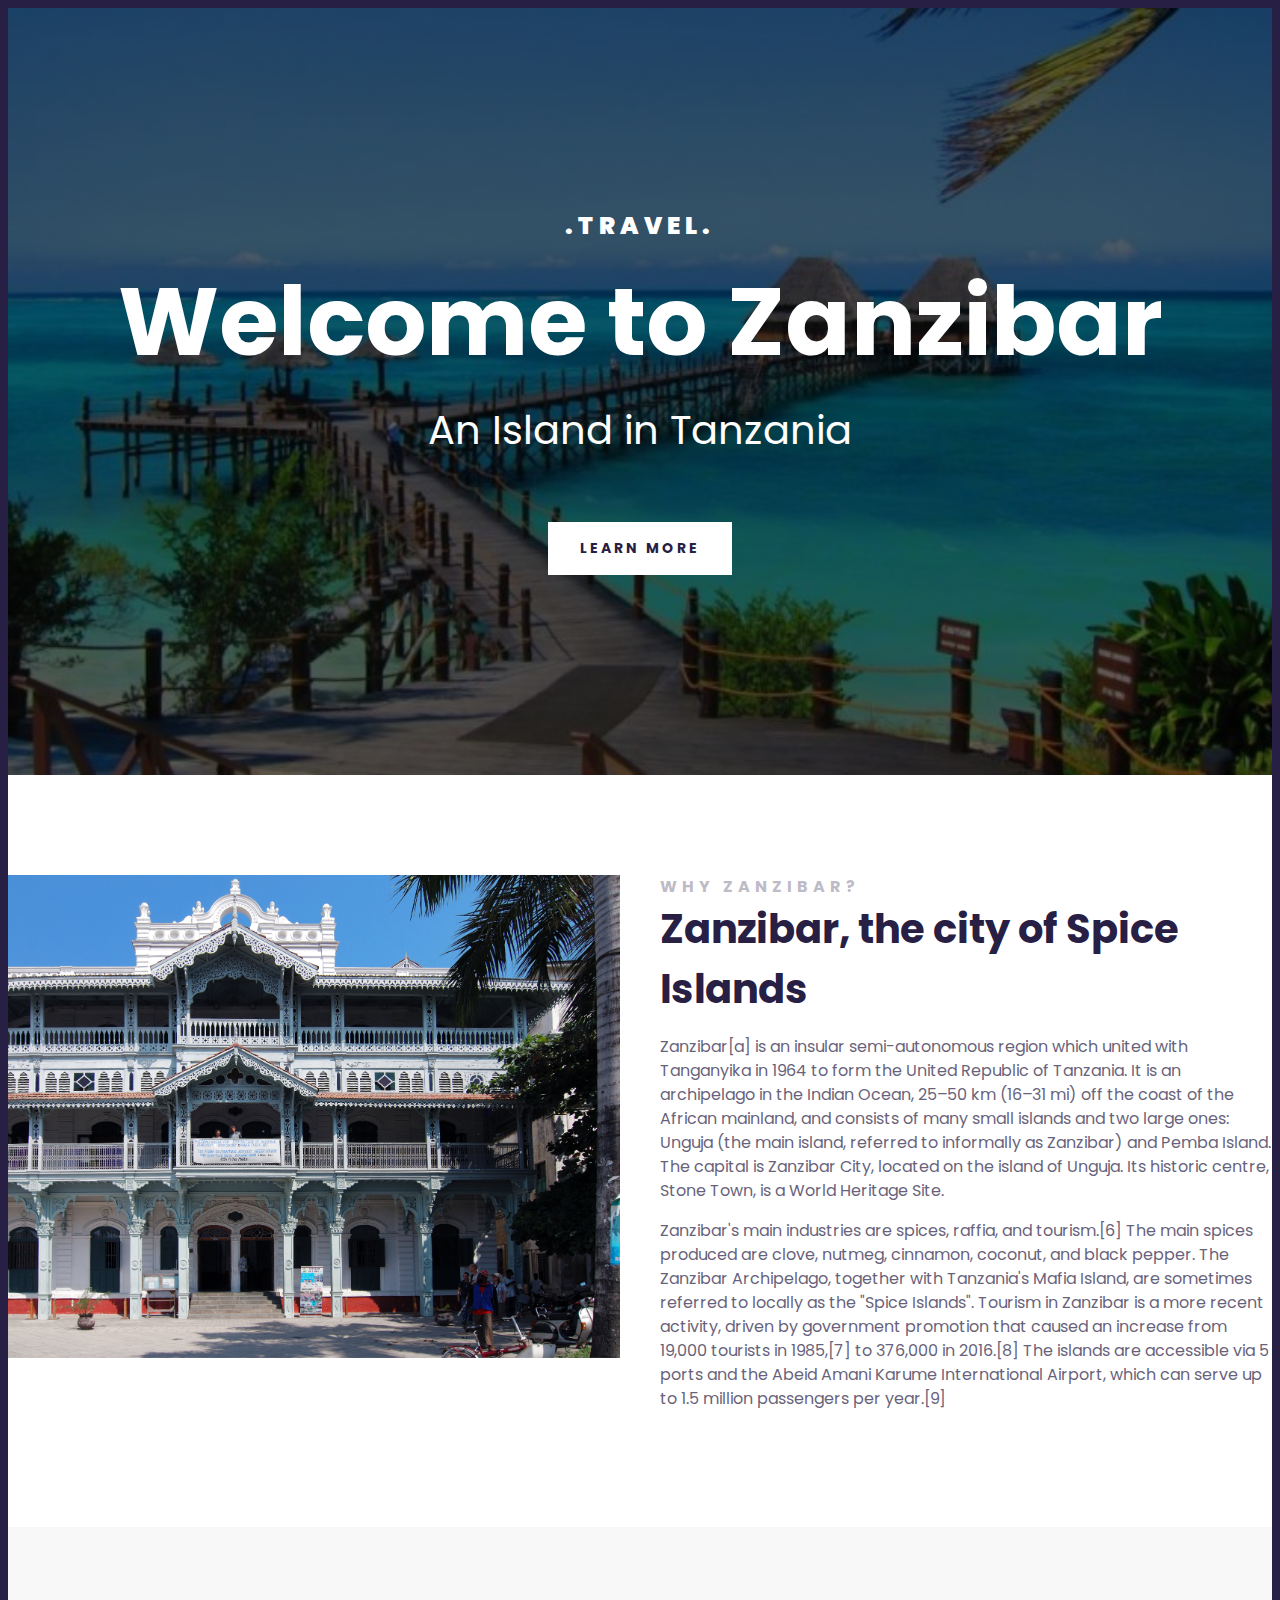
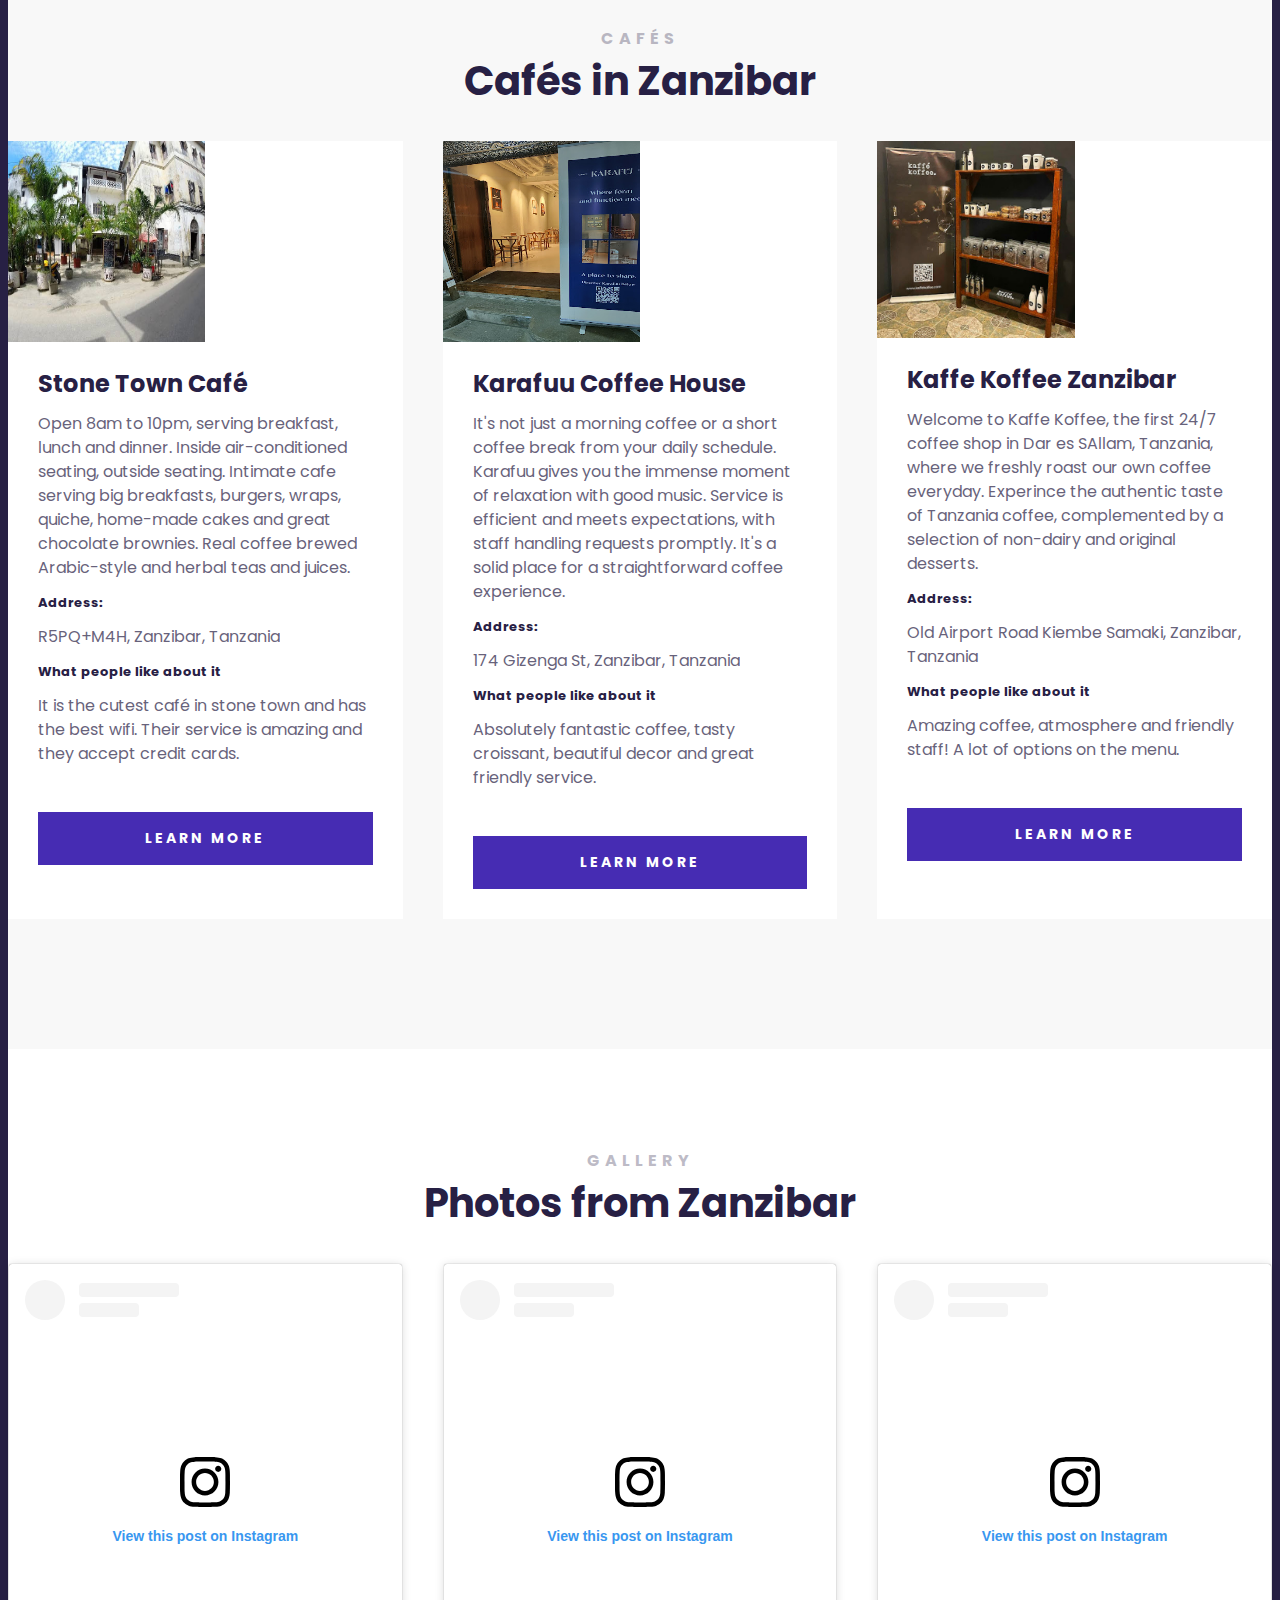
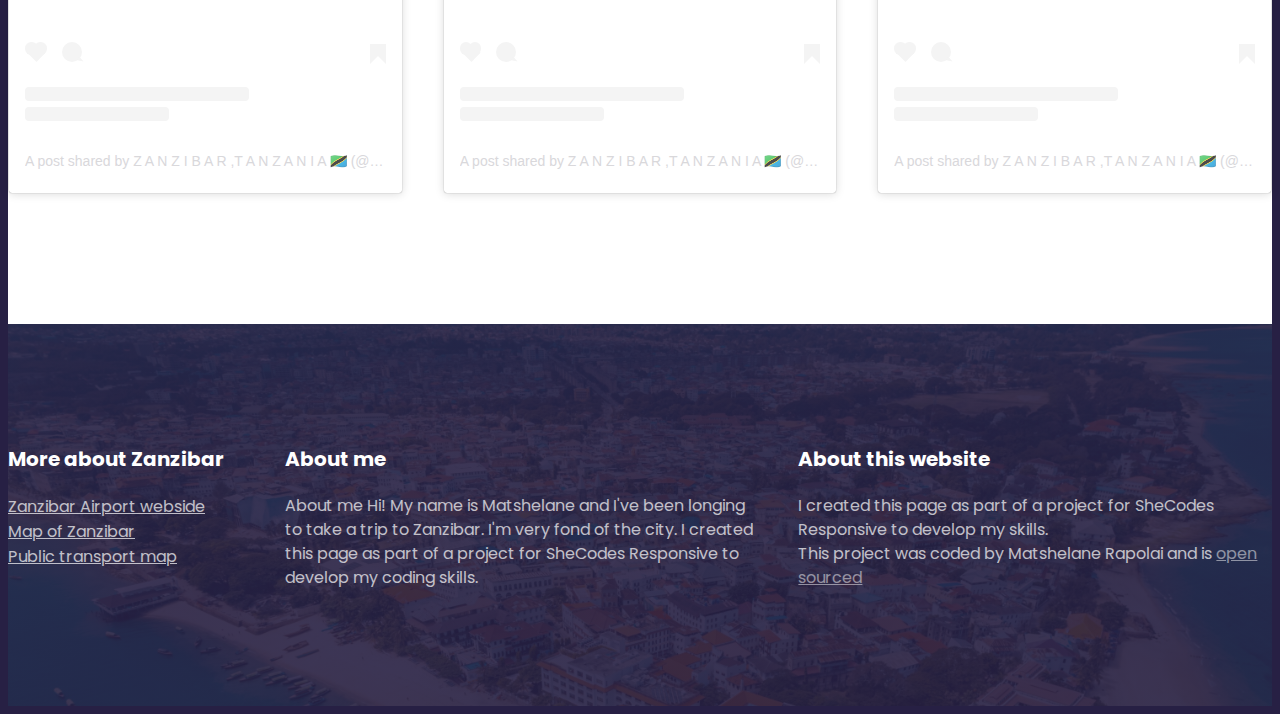
==== commit a61598ff: "changed the embeds" ====
--- a/index.html
+++ b/index.html
@@ -99,9 +99,9 @@
 <section>
 <h2 class="text-center">Gallery</h2>
 <h3 class="text-center">Photos from Zanzibar</h3>
-<div class="google-embeds">
+<div class="instagram-embeds">
 <div class="grid grid-3-columns">
-<blockquote class="instagram-media" data-instgrm-permalink="https://www.instagram.com/p/C0_PLwvNnTr/?utm_source=ig_embed&amp;utm_campaign=loading" data-instgrm-version="14" style=" background:#FFF; border:0; border-radius:3px; box-shadow:0 0 1px 0 rgba(0,0,0,0.5),0 1px 10px 0 rgba(0,0,0,0.15); margin: 1px; max-width:540px; min-width:326px; padding:0; width:99.375%; width:-webkit-calc(100% - 2px); width:calc(100% - 2px);"><div style="padding:16px;"> <a href="https://www.instagram.com/p/C0_PLwvNnTr/?utm_source=ig_embed&amp;utm_campaign=loading" style=" background:#FFFFFF; line-height:0; padding:0 0; text-align:center; text-decoration:none; width:100%;" target="_blank"> <div style=" display: flex; flex-direction: row; align-items: center;"> <div style="background-color: #F4F4F4; border-radius: 50%; flex-grow: 0; height: 40px; margin-right: 14px; width: 40px;"></div> <div style="display: flex; flex-direction: column; flex-grow: 1; justify-content: center;"> <div style=" background-color: #F4F4F4; border-radius: 4px; flex-grow: 0; height: 14px; margin-bottom: 6px; width: 100px;"></div> <div style=" background-color: #F4F4F4; border-radius: 4px; flex-grow: 0; height: 14px; width: 60px;"></div></div></div><div style="padding: 19% 0;"></div> <div style="display:block; height:50px; margin:0 auto 12px; width:50px;"><svg width="50px" height="50px" viewBox="0 0 60 60" version="1.1" xmlns="https://www.w3.org/2000/svg" xmlns:xlink="https://www.w3.org/1999/xlink"><g stroke="none" stroke-width="1" fill="none" fill-rule="evenodd"><g transform="translate(-511.000000, -20.000000)" fill="#000000"><g><path d="M556.869,30.41 C554.814,30.41 553.148,32.076 553.148,34.131 C553.148,36.186 554.814,37.852 556.869,37.852 C558.924,37.852 560.59,36.186 560.59,34.131 C560.59,32.076 558.924,30.41 556.869,30.41 M541,60.657 C535.114,60.657 530.342,55.887 530.342,50 C530.342,44.114 535.114,39.342 541,39.342 C546.887,39.342 551.658,44.114 551.658,50 C551.658,55.887 546.887,60.657 541,60.657 M541,33.886 C532.1,33.886 524.886,41.1 524.886,50 C524.886,58.899 532.1,66.113 541,66.113 C549.9,66.113 557.115,58.899 557.115,50 C557.115,41.1 549.9,33.886 541,33.886 M565.378,62.101 C565.244,65.022 564.756,66.606 564.346,67.663 C563.803,69.06 563.154,70.057 562.106,71.106 C561.058,72.155 560.06,72.803 558.662,73.347 C557.607,73.757 556.021,74.244 553.102,74.378 C549.944,74.521 548.997,74.552 541,74.552 C533.003,74.552 532.056,74.521 528.898,74.378 C525.979,74.244 524.393,73.757 523.338,73.347 C521.94,72.803 520.942,72.155 519.894,71.106 C518.846,70.057 518.197,69.06 517.654,67.663 C517.244,66.606 516.755,65.022 516.623,62.101 C516.479,58.943 516.448,57.996 516.448,50 C516.448,42.003 516.479,41.056 516.623,37.899 C516.755,34.978 517.244,33.391 517.654,32.338 C518.197,30.938 518.846,29.942 519.894,28.894 C520.942,27.846 521.94,27.196 523.338,26.654 C524.393,26.244 525.979,25.756 528.898,25.623 C532.057,25.479 533.004,25.448 541,25.448 C548.997,25.448 549.943,25.479 553.102,25.623 C556.021,25.756 557.607,26.244 558.662,26.654 C560.06,27.196 561.058,27.846 562.106,28.894 C563.154,29.942 563.803,30.938 564.346,32.338 C564.756,33.391 565.244,34.978 565.378,37.899 C565.522,41.056 565.552,42.003 565.552,50 C565.552,57.996 565.522,58.943 565.378,62.101 M570.82,37.631 C570.674,34.438 570.167,32.258 569.425,30.349 C568.659,28.377 567.633,26.702 565.965,25.035 C564.297,23.368 562.623,22.342 560.652,21.575 C558.743,20.834 556.562,20.326 553.369,20.18 C550.169,20.033 549.148,20 541,20 C532.853,20 531.831,20.033 528.631,20.18 C525.438,20.326 523.257,20.834 521.349,21.575 C519.376,22.342 517.703,23.368 516.035,25.035 C514.368,26.702 513.342,28.377 512.574,30.349 C511.834,32.258 511.326,34.438 511.181,37.631 C511.035,40.831 511,41.851 511,50 C511,58.147 511.035,59.17 511.181,62.369 C511.326,65.562 511.834,67.743 512.574,69.651 C513.342,71.625 514.368,73.296 516.035,74.965 C517.703,76.634 519.376,77.658 521.349,78.425 C523.257,79.167 525.438,79.673 528.631,79.82 C531.831,79.965 532.853,80.001 541,80.001 C549.148,80.001 550.169,79.965 553.369,79.82 C556.562,79.673 558.743,79.167 560.652,78.425 C562.623,77.658 564.297,76.634 565.965,74.965 C567.633,73.296 568.659,71.625 569.425,69.651 C570.167,67.743 570.674,65.562 570.82,62.369 C570.966,59.17 571,58.147 571,50 C571,41.851 570.966,40.831 570.82,37.631"></path></g></g></g></svg></div><div style="padding-top: 8px;"> <div style=" color:#3897f0; font-family:Arial,sans-serif; font-size:14px; font-style:normal; font-weight:550; line-height:18px;">View this post on Instagram</div></div><div style="padding: 12.5% 0;"></div> <div style="display: flex; flex-direction: row; margin-bottom: 14px; align-items: center;"><div> <div style="background-color: #F4F4F4; border-radius: 50%; height: 12.5px; width: 12.5px; transform: translateX(0px) translateY(7px);"></div> <div style="background-color: #F4F4F4; height: 12.5px; transform: rotate(-45deg) translateX(3px) translateY(1px); width: 12.5px; flex-grow: 0; margin-right: 14px; margin-left: 2px;"></div> <div style="background-color: #F4F4F4; border-radius: 50%; height: 12.5px; width: 12.5px; transform: translateX(9px) translateY(-18px);"></div></div><div style="margin-left: 8px;"> <div style=" background-color: #F4F4F4; border-radius: 50%; flex-grow: 0; height: 20px; width: 20px;"></div> <div style=" width: 0; height: 0; border-top: 2px solid transparent; border-left: 6px solid #f4f4f4; border-bottom: 2px solid transparent; transform: translateX(16px) translateY(-4px) rotate(30deg)"></div></div><div style="margin-left: auto;"> <div style=" width: 0px; border-top: 8px solid #F4F4F4; border-right: 8px solid transparent; transform: translateY(16px);"></div> <div style=" background-color: #F4F4F4; flex-grow: 0; height: 12px; width: 16px; transform: translateY(-4px);"></div> <div style=" width: 0; height: 0; border-top: 8px solid #F4F4F4; border-left: 8px solid transparent; transform: translateY(-4px) translateX(8px);"></div></div></div> <div style="display: flex; flex-direction: column; flex-grow: 1; justify-content: center; margin-bottom: 24px;"> <div style=" background-color: #F4F4F4; border-radius: 4px; flex-grow: 0; height: 14px; margin-bottom: 6px; width: 224px;"></div> <div style=" background-color: #F4F4F4; border-radius: 4px; flex-grow: 0; height: 14px; width: 144px;"></div></div></a><p style=" color:#c9c8cd; font-family:Arial,sans-serif; font-size:14px; line-height:17px; margin-bottom:0; margin-top:8px; overflow:hidden; padding:8px 0 7px; text-align:center; text-overflow:ellipsis; white-space:nowrap;"><a href="https://www.instagram.com/p/C0_PLwvNnTr/?utm_source=ig_embed&amp;utm_campaign=loading" style=" color:#c9c8cd; font-family:Arial,sans-serif; font-size:14px; font-style:normal; font-weight:normal; line-height:17px; text-decoration:none;" target="_blank">A post shared by Z  A  N  Z  I  B  A  R ,T A N Z A N I A 🇹🇿 (@zanzibarlifestyle)</a></p></div></blockquote>
+<blockquote class="instagram-media" data-instgrm-permalink="https://www.instagram.com/p/Cc--3bmNLbv/?utm_source=ig_embed&amp;utm_campaign=loading" data-instgrm-version="14" style=" background:#FFF; border:0; border-radius:3px; box-shadow:0 0 1px 0 rgba(0,0,0,0.5),0 1px 10px 0 rgba(0,0,0,0.15); margin: 1px; max-width:540px; min-width:326px; padding:0; width:99.375%; width:-webkit-calc(100% - 2px); width:calc(100% - 2px);"><div style="padding:16px;"> <a href="https://www.instagram.com/p/Cc--3bmNLbv/?utm_source=ig_embed&amp;utm_campaign=loading" style=" background:#FFFFFF; line-height:0; padding:0 0; text-align:center; text-decoration:none; width:100%;" target="_blank"> <div style=" display: flex; flex-direction: row; align-items: center;"> <div style="background-color: #F4F4F4; border-radius: 50%; flex-grow: 0; height: 40px; margin-right: 14px; width: 40px;"></div> <div style="display: flex; flex-direction: column; flex-grow: 1; justify-content: center;"> <div style=" background-color: #F4F4F4; border-radius: 4px; flex-grow: 0; height: 14px; margin-bottom: 6px; width: 100px;"></div> <div style=" background-color: #F4F4F4; border-radius: 4px; flex-grow: 0; height: 14px; width: 60px;"></div></div></div><div style="padding: 19% 0;"></div> <div style="display:block; height:50px; margin:0 auto 12px; width:50px;"><svg width="50px" height="50px" viewBox="0 0 60 60" version="1.1" xmlns="https://www.w3.org/2000/svg" xmlns:xlink="https://www.w3.org/1999/xlink"><g stroke="none" stroke-width="1" fill="none" fill-rule="evenodd"><g transform="translate(-511.000000, -20.000000)" fill="#000000"><g><path d="M556.869,30.41 C554.814,30.41 553.148,32.076 553.148,34.131 C553.148,36.186 554.814,37.852 556.869,37.852 C558.924,37.852 560.59,36.186 560.59,34.131 C560.59,32.076 558.924,30.41 556.869,30.41 M541,60.657 C535.114,60.657 530.342,55.887 530.342,50 C530.342,44.114 535.114,39.342 541,39.342 C546.887,39.342 551.658,44.114 551.658,50 C551.658,55.887 546.887,60.657 541,60.657 M541,33.886 C532.1,33.886 524.886,41.1 524.886,50 C524.886,58.899 532.1,66.113 541,66.113 C549.9,66.113 557.115,58.899 557.115,50 C557.115,41.1 549.9,33.886 541,33.886 M565.378,62.101 C565.244,65.022 564.756,66.606 564.346,67.663 C563.803,69.06 563.154,70.057 562.106,71.106 C561.058,72.155 560.06,72.803 558.662,73.347 C557.607,73.757 556.021,74.244 553.102,74.378 C549.944,74.521 548.997,74.552 541,74.552 C533.003,74.552 532.056,74.521 528.898,74.378 C525.979,74.244 524.393,73.757 523.338,73.347 C521.94,72.803 520.942,72.155 519.894,71.106 C518.846,70.057 518.197,69.06 517.654,67.663 C517.244,66.606 516.755,65.022 516.623,62.101 C516.479,58.943 516.448,57.996 516.448,50 C516.448,42.003 516.479,41.056 516.623,37.899 C516.755,34.978 517.244,33.391 517.654,32.338 C518.197,30.938 518.846,29.942 519.894,28.894 C520.942,27.846 521.94,27.196 523.338,26.654 C524.393,26.244 525.979,25.756 528.898,25.623 C532.057,25.479 533.004,25.448 541,25.448 C548.997,25.448 549.943,25.479 553.102,25.623 C556.021,25.756 557.607,26.244 558.662,26.654 C560.06,27.196 561.058,27.846 562.106,28.894 C563.154,29.942 563.803,30.938 564.346,32.338 C564.756,33.391 565.244,34.978 565.378,37.899 C565.522,41.056 565.552,42.003 565.552,50 C565.552,57.996 565.522,58.943 565.378,62.101 M570.82,37.631 C570.674,34.438 570.167,32.258 569.425,30.349 C568.659,28.377 567.633,26.702 565.965,25.035 C564.297,23.368 562.623,22.342 560.652,21.575 C558.743,20.834 556.562,20.326 553.369,20.18 C550.169,20.033 549.148,20 541,20 C532.853,20 531.831,20.033 528.631,20.18 C525.438,20.326 523.257,20.834 521.349,21.575 C519.376,22.342 517.703,23.368 516.035,25.035 C514.368,26.702 513.342,28.377 512.574,30.349 C511.834,32.258 511.326,34.438 511.181,37.631 C511.035,40.831 511,41.851 511,50 C511,58.147 511.035,59.17 511.181,62.369 C511.326,65.562 511.834,67.743 512.574,69.651 C513.342,71.625 514.368,73.296 516.035,74.965 C517.703,76.634 519.376,77.658 521.349,78.425 C523.257,79.167 525.438,79.673 528.631,79.82 C531.831,79.965 532.853,80.001 541,80.001 C549.148,80.001 550.169,79.965 553.369,79.82 C556.562,79.673 558.743,79.167 560.652,78.425 C562.623,77.658 564.297,76.634 565.965,74.965 C567.633,73.296 568.659,71.625 569.425,69.651 C570.167,67.743 570.674,65.562 570.82,62.369 C570.966,59.17 571,58.147 571,50 C571,41.851 570.966,40.831 570.82,37.631"></path></g></g></g></svg></div><div style="padding-top: 8px;"> <div style=" color:#3897f0; font-family:Arial,sans-serif; font-size:14px; font-style:normal; font-weight:550; line-height:18px;">View this post on Instagram</div></div><div style="padding: 12.5% 0;"></div> <div style="display: flex; flex-direction: row; margin-bottom: 14px; align-items: center;"><div> <div style="background-color: #F4F4F4; border-radius: 50%; height: 12.5px; width: 12.5px; transform: translateX(0px) translateY(7px);"></div> <div style="background-color: #F4F4F4; height: 12.5px; transform: rotate(-45deg) translateX(3px) translateY(1px); width: 12.5px; flex-grow: 0; margin-right: 14px; margin-left: 2px;"></div> <div style="background-color: #F4F4F4; border-radius: 50%; height: 12.5px; width: 12.5px; transform: translateX(9px) translateY(-18px);"></div></div><div style="margin-left: 8px;"> <div style=" background-color: #F4F4F4; border-radius: 50%; flex-grow: 0; height: 20px; width: 20px;"></div> <div style=" width: 0; height: 0; border-top: 2px solid transparent; border-left: 6px solid #f4f4f4; border-bottom: 2px solid transparent; transform: translateX(16px) translateY(-4px) rotate(30deg)"></div></div><div style="margin-left: auto;"> <div style=" width: 0px; border-top: 8px solid #F4F4F4; border-right: 8px solid transparent; transform: translateY(16px);"></div> <div style=" background-color: #F4F4F4; flex-grow: 0; height: 12px; width: 16px; transform: translateY(-4px);"></div> <div style=" width: 0; height: 0; border-top: 8px solid #F4F4F4; border-left: 8px solid transparent; transform: translateY(-4px) translateX(8px);"></div></div></div> <div style="display: flex; flex-direction: column; flex-grow: 1; justify-content: center; margin-bottom: 24px;"> <div style=" background-color: #F4F4F4; border-radius: 4px; flex-grow: 0; height: 14px; margin-bottom: 6px; width: 224px;"></div> <div style=" background-color: #F4F4F4; border-radius: 4px; flex-grow: 0; height: 14px; width: 144px;"></div></div></a><p style=" color:#c9c8cd; font-family:Arial,sans-serif; font-size:14px; line-height:17px; margin-bottom:0; margin-top:8px; overflow:hidden; padding:8px 0 7px; text-align:center; text-overflow:ellipsis; white-space:nowrap;"><a href="https://www.instagram.com/p/Cc--3bmNLbv/?utm_source=ig_embed&amp;utm_campaign=loading" style=" color:#c9c8cd; font-family:Arial,sans-serif; font-size:14px; font-style:normal; font-weight:normal; line-height:17px; text-decoration:none;" target="_blank">A post shared by Z  A  N  Z  I  B  A  R ,T A N Z A N I A 🇹🇿 (@zanzibarlifestyle)</a></p></div></blockquote>
 <script async src="//www.instagram.com/embed.js"></script>
 <blockquote class="instagram-media" data-instgrm-permalink="https://www.instagram.com/p/C2rr83bNh2r/?utm_source=ig_embed&amp;utm_campaign=loading" data-instgrm-version="14" style=" background:#FFF; border:0; border-radius:3px; box-shadow:0 0 1px 0 rgba(0,0,0,0.5),0 1px 10px 0 rgba(0,0,0,0.15); margin: 1px; max-width:540px; min-width:326px; padding:0; width:99.375%; width:-webkit-calc(100% - 2px); width:calc(100% - 2px);"><div style="padding:16px;"> <a href="https://www.instagram.com/p/C2rr83bNh2r/?utm_source=ig_embed&amp;utm_campaign=loading" style=" background:#FFFFFF; line-height:0; padding:0 0; text-align:center; text-decoration:none; width:100%;" target="_blank"> <div style=" display: flex; flex-direction: row; align-items: center;"> <div style="background-color: #F4F4F4; border-radius: 50%; flex-grow: 0; height: 40px; margin-right: 14px; width: 40px;"></div> <div style="display: flex; flex-direction: column; flex-grow: 1; justify-content: center;"> <div style=" background-color: #F4F4F4; border-radius: 4px; flex-grow: 0; height: 14px; margin-bottom: 6px; width: 100px;"></div> <div style=" background-color: #F4F4F4; border-radius: 4px; flex-grow: 0; height: 14px; width: 60px;"></div></div></div><div style="padding: 19% 0;"></div> <div style="display:block; height:50px; margin:0 auto 12px; width:50px;"><svg width="50px" height="50px" viewBox="0 0 60 60" version="1.1" xmlns="https://www.w3.org/2000/svg" xmlns:xlink="https://www.w3.org/1999/xlink"><g stroke="none" stroke-width="1" fill="none" fill-rule="evenodd"><g transform="translate(-511.000000, -20.000000)" fill="#000000"><g><path d="M556.869,30.41 C554.814,30.41 553.148,32.076 553.148,34.131 C553.148,36.186 554.814,37.852 556.869,37.852 C558.924,37.852 560.59,36.186 560.59,34.131 C560.59,32.076 558.924,30.41 556.869,30.41 M541,60.657 C535.114,60.657 530.342,55.887 530.342,50 C530.342,44.114 535.114,39.342 541,39.342 C546.887,39.342 551.658,44.114 551.658,50 C551.658,55.887 546.887,60.657 541,60.657 M541,33.886 C532.1,33.886 524.886,41.1 524.886,50 C524.886,58.899 532.1,66.113 541,66.113 C549.9,66.113 557.115,58.899 557.115,50 C557.115,41.1 549.9,33.886 541,33.886 M565.378,62.101 C565.244,65.022 564.756,66.606 564.346,67.663 C563.803,69.06 563.154,70.057 562.106,71.106 C561.058,72.155 560.06,72.803 558.662,73.347 C557.607,73.757 556.021,74.244 553.102,74.378 C549.944,74.521 548.997,74.552 541,74.552 C533.003,74.552 532.056,74.521 528.898,74.378 C525.979,74.244 524.393,73.757 523.338,73.347 C521.94,72.803 520.942,72.155 519.894,71.106 C518.846,70.057 518.197,69.06 517.654,67.663 C517.244,66.606 516.755,65.022 516.623,62.101 C516.479,58.943 516.448,57.996 516.448,50 C516.448,42.003 516.479,41.056 516.623,37.899 C516.755,34.978 517.244,33.391 517.654,32.338 C518.197,30.938 518.846,29.942 519.894,28.894 C520.942,27.846 521.94,27.196 523.338,26.654 C524.393,26.244 525.979,25.756 528.898,25.623 C532.057,25.479 533.004,25.448 541,25.448 C548.997,25.448 549.943,25.479 553.102,25.623 C556.021,25.756 557.607,26.244 558.662,26.654 C560.06,27.196 561.058,27.846 562.106,28.894 C563.154,29.942 563.803,30.938 564.346,32.338 C564.756,33.391 565.244,34.978 565.378,37.899 C565.522,41.056 565.552,42.003 565.552,50 C565.552,57.996 565.522,58.943 565.378,62.101 M570.82,37.631 C570.674,34.438 570.167,32.258 569.425,30.349 C568.659,28.377 567.633,26.702 565.965,25.035 C564.297,23.368 562.623,22.342 560.652,21.575 C558.743,20.834 556.562,20.326 553.369,20.18 C550.169,20.033 549.148,20 541,20 C532.853,20 531.831,20.033 528.631,20.18 C525.438,20.326 523.257,20.834 521.349,21.575 C519.376,22.342 517.703,23.368 516.035,25.035 C514.368,26.702 513.342,28.377 512.574,30.349 C511.834,32.258 511.326,34.438 511.181,37.631 C511.035,40.831 511,41.851 511,50 C511,58.147 511.035,59.17 511.181,62.369 C511.326,65.562 511.834,67.743 512.574,69.651 C513.342,71.625 514.368,73.296 516.035,74.965 C517.703,76.634 519.376,77.658 521.349,78.425 C523.257,79.167 525.438,79.673 528.631,79.82 C531.831,79.965 532.853,80.001 541,80.001 C549.148,80.001 550.169,79.965 553.369,79.82 C556.562,79.673 558.743,79.167 560.652,78.425 C562.623,77.658 564.297,76.634 565.965,74.965 C567.633,73.296 568.659,71.625 569.425,69.651 C570.167,67.743 570.674,65.562 570.82,62.369 C570.966,59.17 571,58.147 571,50 C571,41.851 570.966,40.831 570.82,37.631"></path></g></g></g></svg></div><div style="padding-top: 8px;"> <div style=" color:#3897f0; font-family:Arial,sans-serif; font-size:14px; font-style:normal; font-weight:550; line-height:18px;">View this post on Instagram</div></div><div style="padding: 12.5% 0;"></div> <div style="display: flex; flex-direction: row; margin-bottom: 14px; align-items: center;"><div> <div style="background-color: #F4F4F4; border-radius: 50%; height: 12.5px; width: 12.5px; transform: translateX(0px) translateY(7px);"></div> <div style="background-color: #F4F4F4; height: 12.5px; transform: rotate(-45deg) translateX(3px) translateY(1px); width: 12.5px; flex-grow: 0; margin-right: 14px; margin-left: 2px;"></div> <div style="background-color: #F4F4F4; border-radius: 50%; height: 12.5px; width: 12.5px; transform: translateX(9px) translateY(-18px);"></div></div><div style="margin-left: 8px;"> <div style=" background-color: #F4F4F4; border-radius: 50%; flex-grow: 0; height: 20px; width: 20px;"></div> <div style=" width: 0; height: 0; border-top: 2px solid transparent; border-left: 6px solid #f4f4f4; border-bottom: 2px solid transparent; transform: translateX(16px) translateY(-4px) rotate(30deg)"></div></div><div style="margin-left: auto;"> <div style=" width: 0px; border-top: 8px solid #F4F4F4; border-right: 8px solid transparent; transform: translateY(16px);"></div> <div style=" background-color: #F4F4F4; flex-grow: 0; height: 12px; width: 16px; transform: translateY(-4px);"></div> <div style=" width: 0; height: 0; border-top: 8px solid #F4F4F4; border-left: 8px solid transparent; transform: translateY(-4px) translateX(8px);"></div></div></div> <div style="display: flex; flex-direction: column; flex-grow: 1; justify-content: center; margin-bottom: 24px;"> <div style=" background-color: #F4F4F4; border-radius: 4px; flex-grow: 0; height: 14px; margin-bottom: 6px; width: 224px;"></div> <div style=" background-color: #F4F4F4; border-radius: 4px; flex-grow: 0; height: 14px; width: 144px;"></div></div></a><p style=" color:#c9c8cd; font-family:Arial,sans-serif; font-size:14px; line-height:17px; margin-bottom:0; margin-top:8px; overflow:hidden; padding:8px 0 7px; text-align:center; text-overflow:ellipsis; white-space:nowrap;"><a href="https://www.instagram.com/p/C2rr83bNh2r/?utm_source=ig_embed&amp;utm_campaign=loading" style=" color:#c9c8cd; font-family:Arial,sans-serif; font-size:14px; font-style:normal; font-weight:normal; line-height:17px; text-decoration:none;" target="_blank">A post shared by Z  A  N  Z  I  B  A  R ,T A N Z A N I A 🇹🇿 (@zanzibarlifestyle)</a></p></div></blockquote>
 <script async src="//www.instagram.com/embed.js"></script>
@@ -109,6 +109,7 @@
 <script async src="//www.instagram.com/embed.js"></script>
 </div>
 </div>
+</section>
 </main>
     <footer>
     <section class="grid grid-3-columns-with-first-narrow">
--- a/src/styles.css
+++ b/src/styles.css
@@ -113,6 +113,9 @@
 .embed {
     width: 100%;
     aspect-ratio: 1/1;
+}
+.instagram-embeds {
+    margin: 30px 0;
 }
 .card {
     background: white;
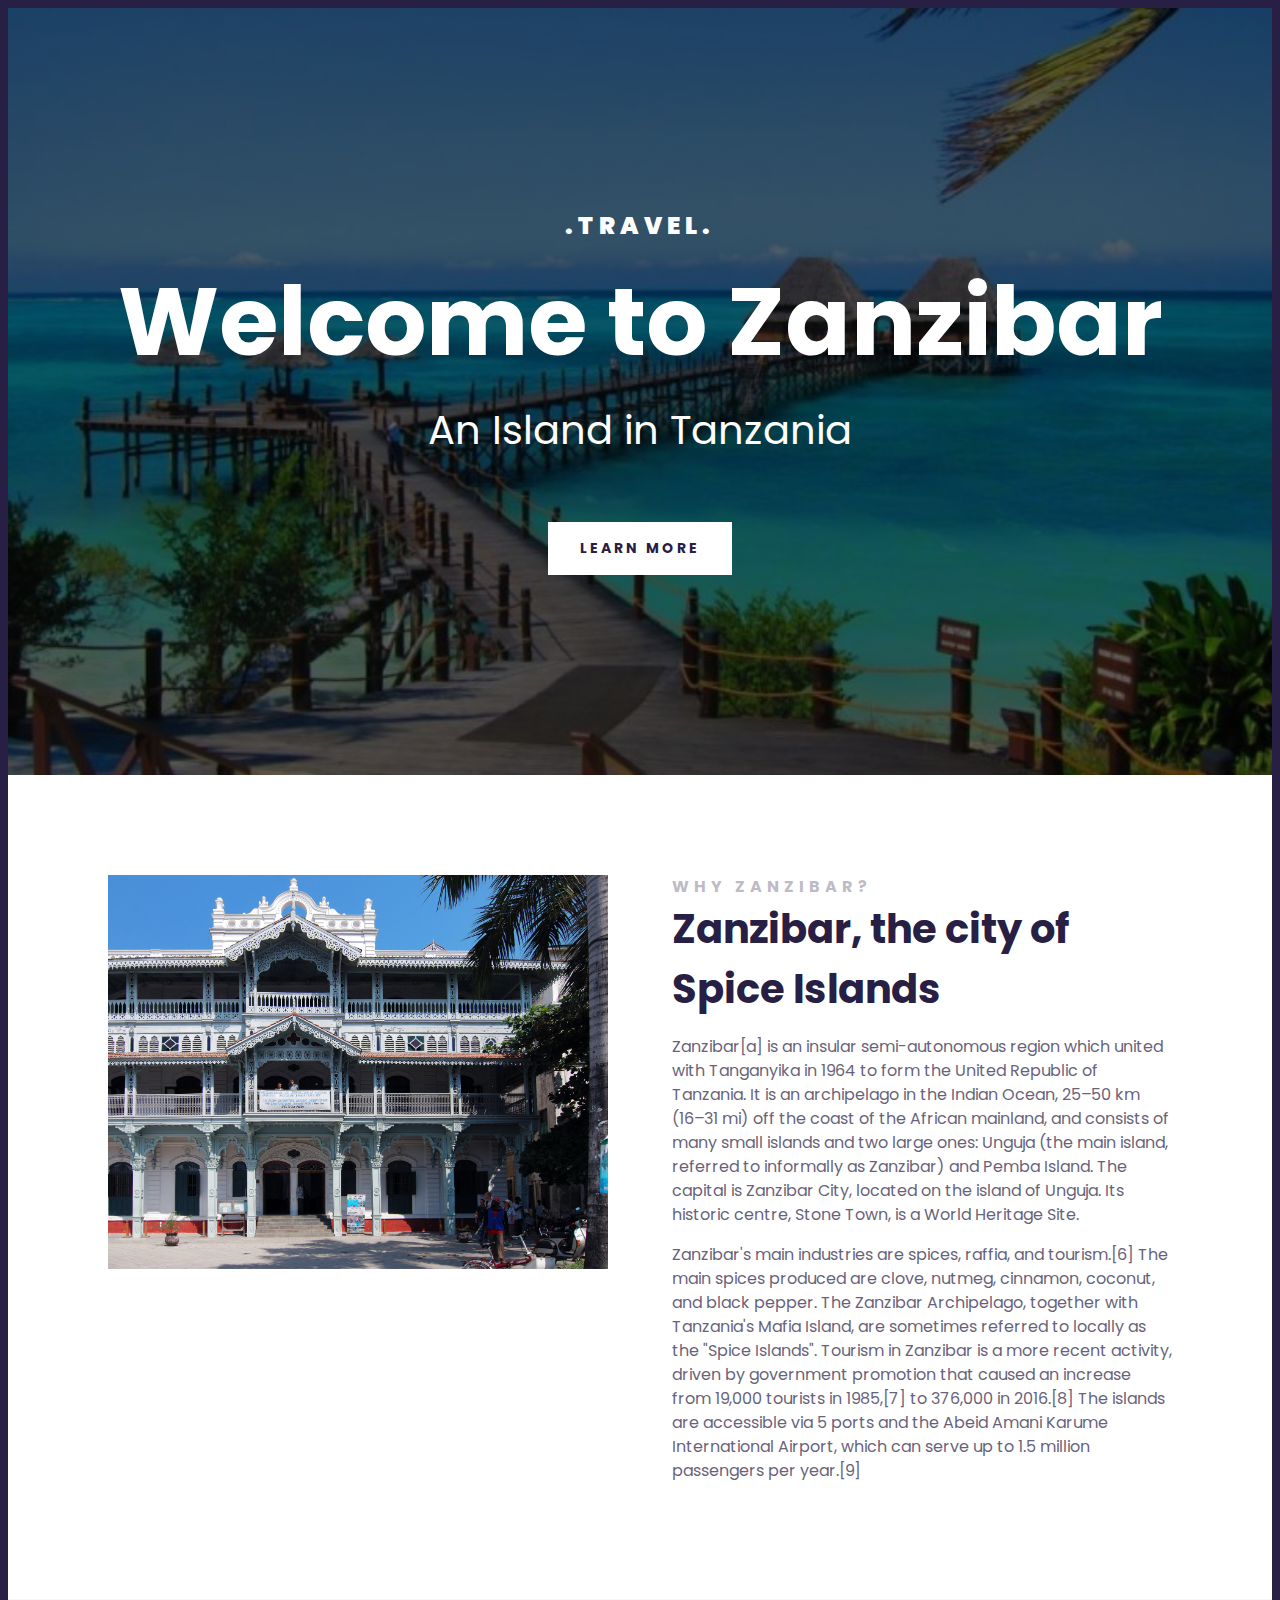
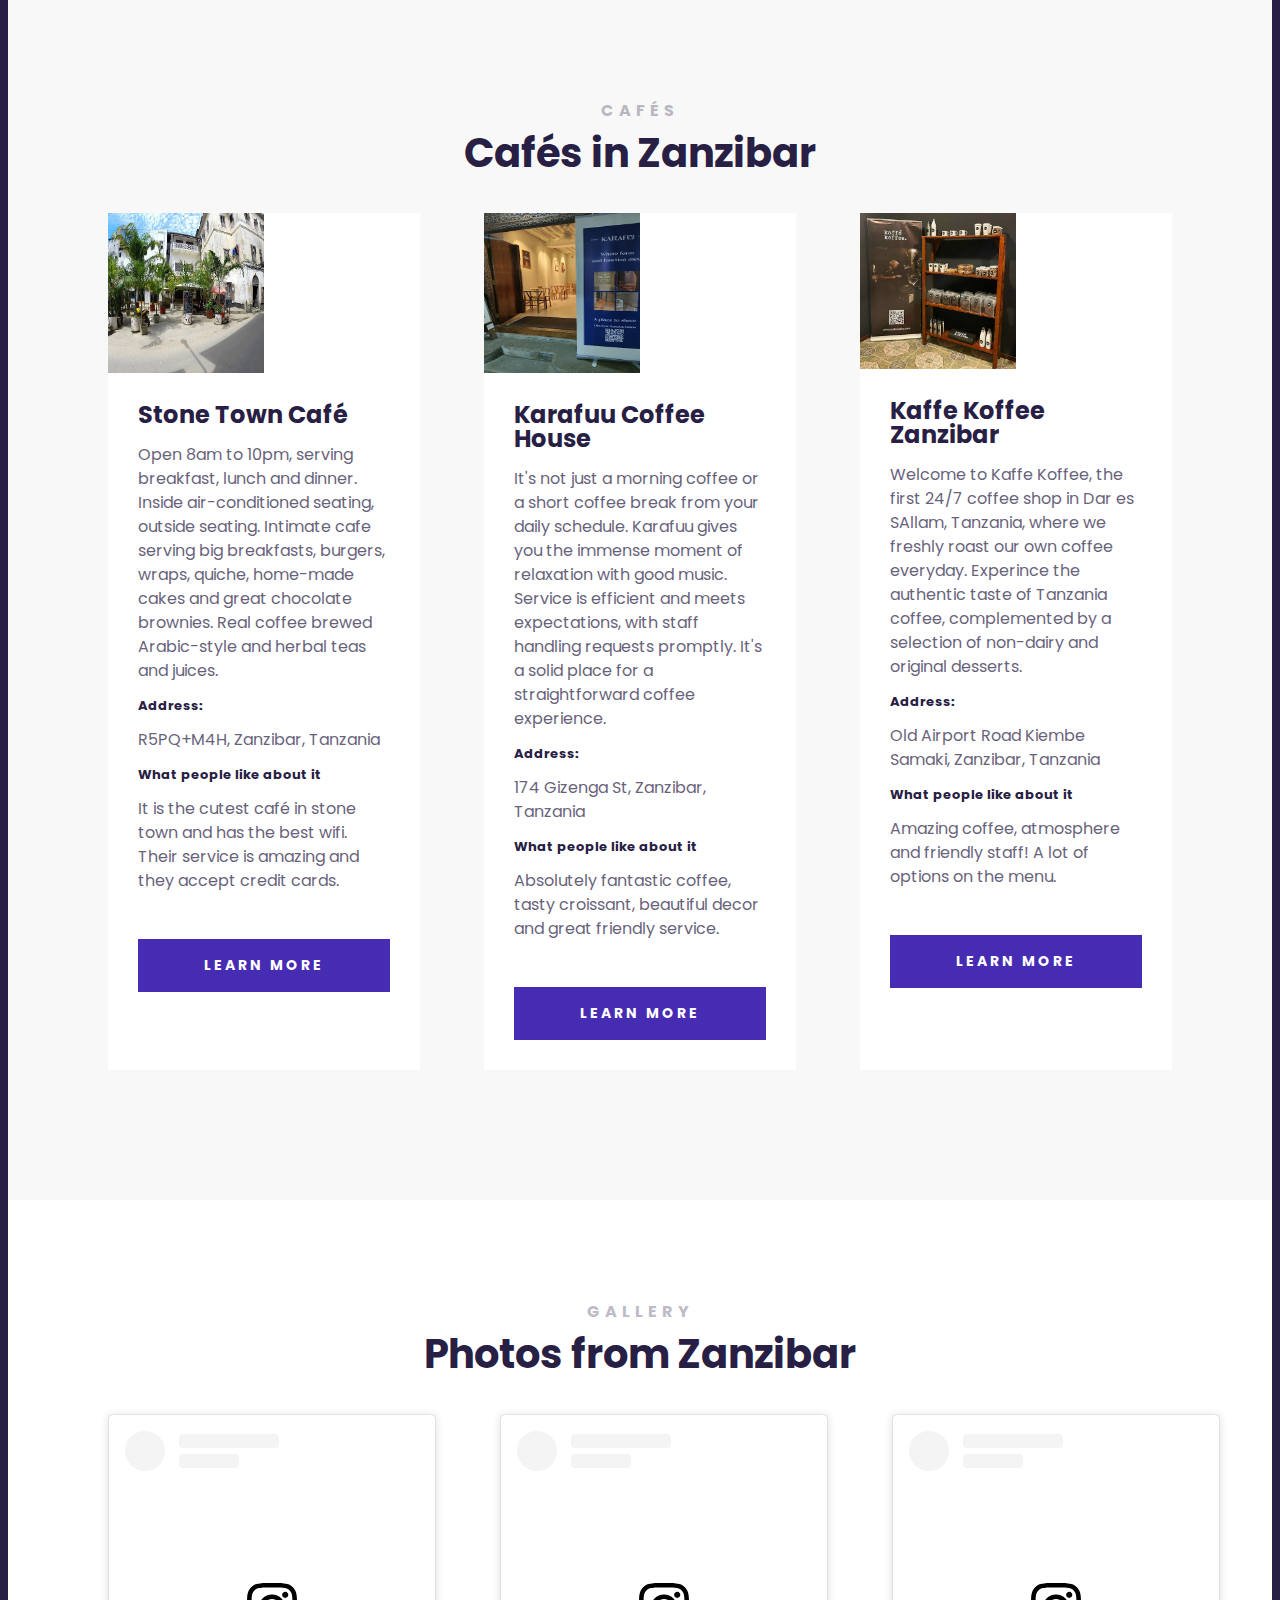
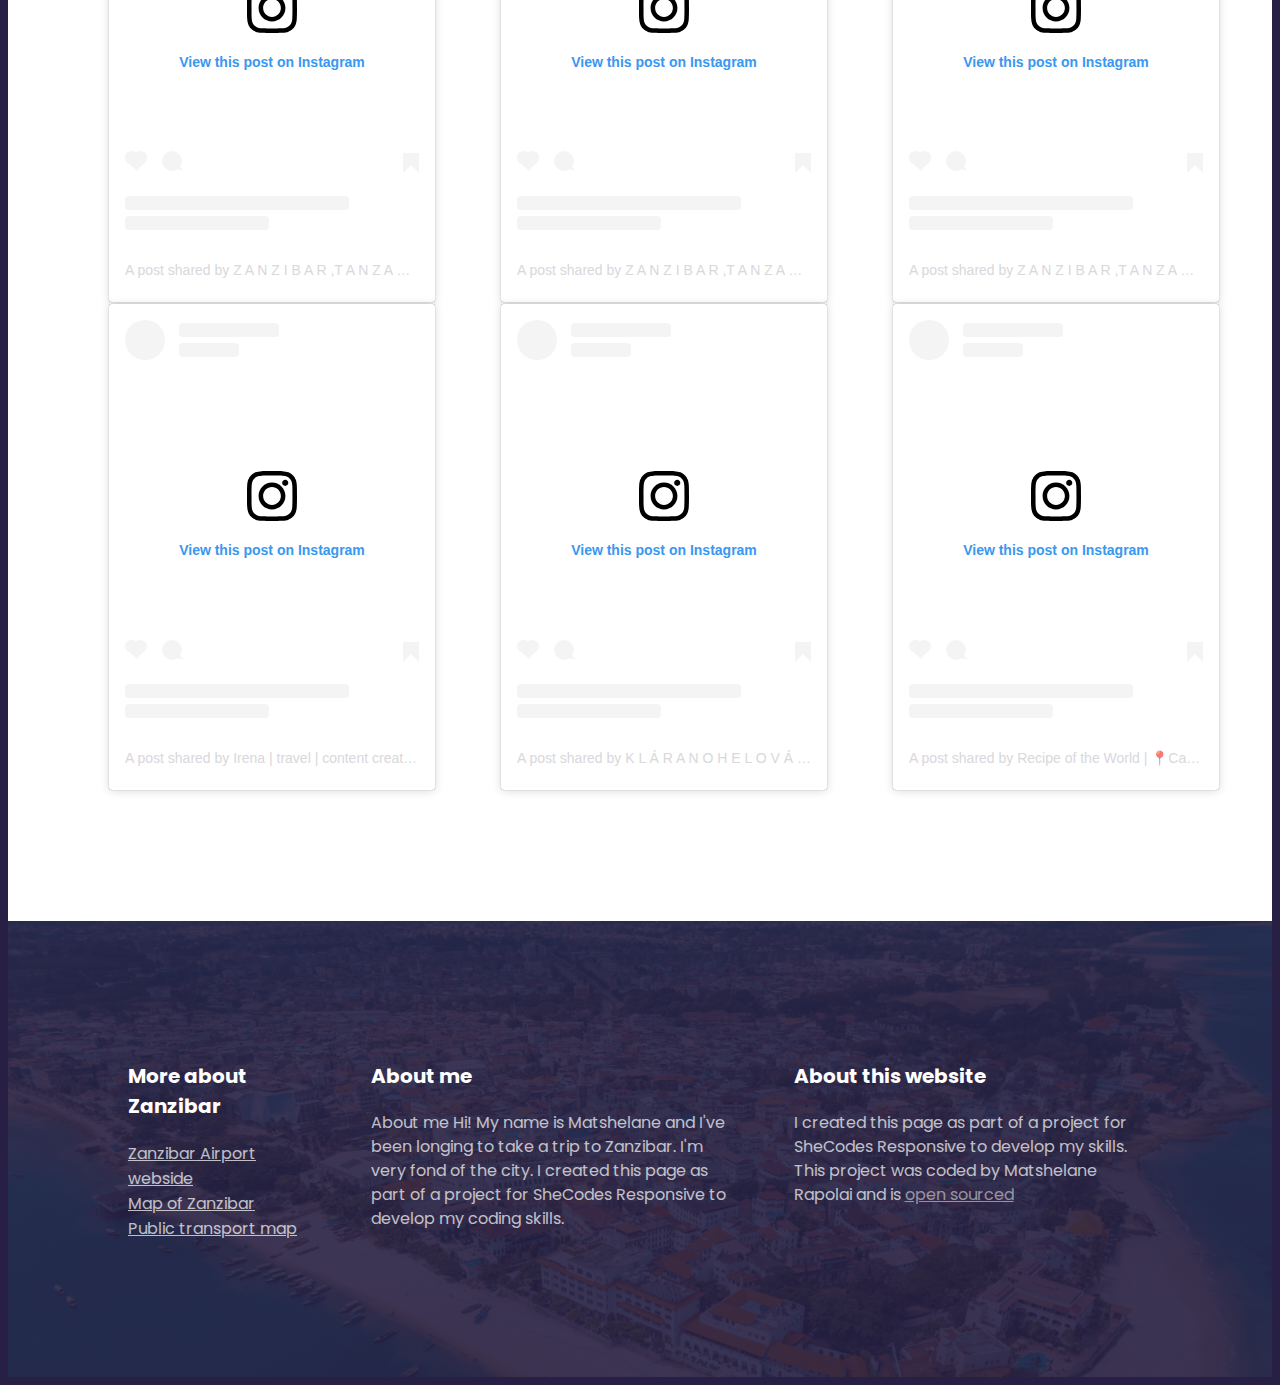
==== commit 777f4e02: "added more grids" ====
--- a/index.html
+++ b/index.html
@@ -43,7 +43,7 @@
 <div class="grid grid-3-columns">
 <div class="card">
 <div class="card-header grid grid-2-columns">
-<img src="src/images/stone.jpg" width="200" height="201" alt="" class="img-responsive"/>
+<img src="src/images/stone.jpg" width="200" height="160" alt="" class="img-responsive"/>
 <iframe src="https://www.google.com/maps/embed?pb=!1m14!1m8!1m3!1d15867.027154744876!2d39.1878456!3d-6.1633177!3m2!1i1024!2i768!4f13.1!3m3!1m2!1s0x185cd05b7eaafabf%3A0x8399a76376f03b4d!2sStone%20Town%20Cafe!5e0!3m2!1sen!2sza!4v1724354116237!5m2!1sen!2sza" class="embed" style="border:0;" allowfullscreen="" loading="lazy" referrerpolicy="no-referrer-when-downgrade"></iframe>
 </div>
 <div class="card-body">
@@ -61,7 +61,7 @@
 </div>
 <div class="card">
  <div class="card-header grid grid-2-columns">
-<img src="src/images/karaffu.jpg" width="200" height="201" class="img-responsive"/>
+<img src="src/images/karaffu.jpg" width="200" height="160" class="img-responsive"/>
 <iframe src="https://www.google.com/maps/embed?pb=!1m14!1m8!1m3!1d15867.066409927997!2d39.1892899!3d-6.1620049!3m2!1i1024!2i768!4f13.1!3m3!1m2!1s0x185cd19648da04ef%3A0x1cf5c3cde824b1a6!2sKarafuu%20Coffee%20House!5e0!3m2!1sen!2sza!4v1724354372308!5m2!1sen!2sza" class="embed" style="border:0;" allowfullscreen="" loading="lazy" referrerpolicy="no-referrer-when-downgrade"></iframe>
  </div>
  <div class="card-body">
@@ -108,6 +108,14 @@
 <blockquote class="instagram-media" data-instgrm-permalink="https://www.instagram.com/p/C2ZdsD8tz6f/?utm_source=ig_embed&amp;utm_campaign=loading" data-instgrm-version="14" style=" background:#FFF; border:0; border-radius:3px; box-shadow:0 0 1px 0 rgba(0,0,0,0.5),0 1px 10px 0 rgba(0,0,0,0.15); margin: 1px; max-width:540px; min-width:326px; padding:0; width:99.375%; width:-webkit-calc(100% - 2px); width:calc(100% - 2px);"><div style="padding:16px;"> <a href="https://www.instagram.com/p/C2ZdsD8tz6f/?utm_source=ig_embed&amp;utm_campaign=loading" style=" background:#FFFFFF; line-height:0; padding:0 0; text-align:center; text-decoration:none; width:100%;" target="_blank"> <div style=" display: flex; flex-direction: row; align-items: center;"> <div style="background-color: #F4F4F4; border-radius: 50%; flex-grow: 0; height: 40px; margin-right: 14px; width: 40px;"></div> <div style="display: flex; flex-direction: column; flex-grow: 1; justify-content: center;"> <div style=" background-color: #F4F4F4; border-radius: 4px; flex-grow: 0; height: 14px; margin-bottom: 6px; width: 100px;"></div> <div style=" background-color: #F4F4F4; border-radius: 4px; flex-grow: 0; height: 14px; width: 60px;"></div></div></div><div style="padding: 19% 0;"></div> <div style="display:block; height:50px; margin:0 auto 12px; width:50px;"><svg width="50px" height="50px" viewBox="0 0 60 60" version="1.1" xmlns="https://www.w3.org/2000/svg" xmlns:xlink="https://www.w3.org/1999/xlink"><g stroke="none" stroke-width="1" fill="none" fill-rule="evenodd"><g transform="translate(-511.000000, -20.000000)" fill="#000000"><g><path d="M556.869,30.41 C554.814,30.41 553.148,32.076 553.148,34.131 C553.148,36.186 554.814,37.852 556.869,37.852 C558.924,37.852 560.59,36.186 560.59,34.131 C560.59,32.076 558.924,30.41 556.869,30.41 M541,60.657 C535.114,60.657 530.342,55.887 530.342,50 C530.342,44.114 535.114,39.342 541,39.342 C546.887,39.342 551.658,44.114 551.658,50 C551.658,55.887 546.887,60.657 541,60.657 M541,33.886 C532.1,33.886 524.886,41.1 524.886,50 C524.886,58.899 532.1,66.113 541,66.113 C549.9,66.113 557.115,58.899 557.115,50 C557.115,41.1 549.9,33.886 541,33.886 M565.378,62.101 C565.244,65.022 564.756,66.606 564.346,67.663 C563.803,69.06 563.154,70.057 562.106,71.106 C561.058,72.155 560.06,72.803 558.662,73.347 C557.607,73.757 556.021,74.244 553.102,74.378 C549.944,74.521 548.997,74.552 541,74.552 C533.003,74.552 532.056,74.521 528.898,74.378 C525.979,74.244 524.393,73.757 523.338,73.347 C521.94,72.803 520.942,72.155 519.894,71.106 C518.846,70.057 518.197,69.06 517.654,67.663 C517.244,66.606 516.755,65.022 516.623,62.101 C516.479,58.943 516.448,57.996 516.448,50 C516.448,42.003 516.479,41.056 516.623,37.899 C516.755,34.978 517.244,33.391 517.654,32.338 C518.197,30.938 518.846,29.942 519.894,28.894 C520.942,27.846 521.94,27.196 523.338,26.654 C524.393,26.244 525.979,25.756 528.898,25.623 C532.057,25.479 533.004,25.448 541,25.448 C548.997,25.448 549.943,25.479 553.102,25.623 C556.021,25.756 557.607,26.244 558.662,26.654 C560.06,27.196 561.058,27.846 562.106,28.894 C563.154,29.942 563.803,30.938 564.346,32.338 C564.756,33.391 565.244,34.978 565.378,37.899 C565.522,41.056 565.552,42.003 565.552,50 C565.552,57.996 565.522,58.943 565.378,62.101 M570.82,37.631 C570.674,34.438 570.167,32.258 569.425,30.349 C568.659,28.377 567.633,26.702 565.965,25.035 C564.297,23.368 562.623,22.342 560.652,21.575 C558.743,20.834 556.562,20.326 553.369,20.18 C550.169,20.033 549.148,20 541,20 C532.853,20 531.831,20.033 528.631,20.18 C525.438,20.326 523.257,20.834 521.349,21.575 C519.376,22.342 517.703,23.368 516.035,25.035 C514.368,26.702 513.342,28.377 512.574,30.349 C511.834,32.258 511.326,34.438 511.181,37.631 C511.035,40.831 511,41.851 511,50 C511,58.147 511.035,59.17 511.181,62.369 C511.326,65.562 511.834,67.743 512.574,69.651 C513.342,71.625 514.368,73.296 516.035,74.965 C517.703,76.634 519.376,77.658 521.349,78.425 C523.257,79.167 525.438,79.673 528.631,79.82 C531.831,79.965 532.853,80.001 541,80.001 C549.148,80.001 550.169,79.965 553.369,79.82 C556.562,79.673 558.743,79.167 560.652,78.425 C562.623,77.658 564.297,76.634 565.965,74.965 C567.633,73.296 568.659,71.625 569.425,69.651 C570.167,67.743 570.674,65.562 570.82,62.369 C570.966,59.17 571,58.147 571,50 C571,41.851 570.966,40.831 570.82,37.631"></path></g></g></g></svg></div><div style="padding-top: 8px;"> <div style=" color:#3897f0; font-family:Arial,sans-serif; font-size:14px; font-style:normal; font-weight:550; line-height:18px;">View this post on Instagram</div></div><div style="padding: 12.5% 0;"></div> <div style="display: flex; flex-direction: row; margin-bottom: 14px; align-items: center;"><div> <div style="background-color: #F4F4F4; border-radius: 50%; height: 12.5px; width: 12.5px; transform: translateX(0px) translateY(7px);"></div> <div style="background-color: #F4F4F4; height: 12.5px; transform: rotate(-45deg) translateX(3px) translateY(1px); width: 12.5px; flex-grow: 0; margin-right: 14px; margin-left: 2px;"></div> <div style="background-color: #F4F4F4; border-radius: 50%; height: 12.5px; width: 12.5px; transform: translateX(9px) translateY(-18px);"></div></div><div style="margin-left: 8px;"> <div style=" background-color: #F4F4F4; border-radius: 50%; flex-grow: 0; height: 20px; width: 20px;"></div> <div style=" width: 0; height: 0; border-top: 2px solid transparent; border-left: 6px solid #f4f4f4; border-bottom: 2px solid transparent; transform: translateX(16px) translateY(-4px) rotate(30deg)"></div></div><div style="margin-left: auto;"> <div style=" width: 0px; border-top: 8px solid #F4F4F4; border-right: 8px solid transparent; transform: translateY(16px);"></div> <div style=" background-color: #F4F4F4; flex-grow: 0; height: 12px; width: 16px; transform: translateY(-4px);"></div> <div style=" width: 0; height: 0; border-top: 8px solid #F4F4F4; border-left: 8px solid transparent; transform: translateY(-4px) translateX(8px);"></div></div></div> <div style="display: flex; flex-direction: column; flex-grow: 1; justify-content: center; margin-bottom: 24px;"> <div style=" background-color: #F4F4F4; border-radius: 4px; flex-grow: 0; height: 14px; margin-bottom: 6px; width: 224px;"></div> <div style=" background-color: #F4F4F4; border-radius: 4px; flex-grow: 0; height: 14px; width: 144px;"></div></div></a><p style=" color:#c9c8cd; font-family:Arial,sans-serif; font-size:14px; line-height:17px; margin-bottom:0; margin-top:8px; overflow:hidden; padding:8px 0 7px; text-align:center; text-overflow:ellipsis; white-space:nowrap;"><a href="https://www.instagram.com/p/C2ZdsD8tz6f/?utm_source=ig_embed&amp;utm_campaign=loading" style=" color:#c9c8cd; font-family:Arial,sans-serif; font-size:14px; font-style:normal; font-weight:normal; line-height:17px; text-decoration:none;" target="_blank">A post shared by Z  A  N  Z  I  B  A  R ,T A N Z A N I A 🇹🇿 (@zanzibarlifestyle)</a></p></div></blockquote>
 <script async src="//www.instagram.com/embed.js"></script>
 </div>
+<div class="grid grid-3-columns">
+<blockquote class="instagram-media" data-instgrm-permalink="https://www.instagram.com/reel/C-9y2Kvs7K5/?utm_source=ig_embed&amp;utm_campaign=loading" data-instgrm-version="14" style=" background:#FFF; border:0; border-radius:3px; box-shadow:0 0 1px 0 rgba(0,0,0,0.5),0 1px 10px 0 rgba(0,0,0,0.15); margin: 1px; max-width:540px; min-width:326px; padding:0; width:99.375%; width:-webkit-calc(100% - 2px); width:calc(100% - 2px);"><div style="padding:16px;"> <a href="https://www.instagram.com/reel/C-9y2Kvs7K5/?utm_source=ig_embed&amp;utm_campaign=loading" style=" background:#FFFFFF; line-height:0; padding:0 0; text-align:center; text-decoration:none; width:100%;" target="_blank"> <div style=" display: flex; flex-direction: row; align-items: center;"> <div style="background-color: #F4F4F4; border-radius: 50%; flex-grow: 0; height: 40px; margin-right: 14px; width: 40px;"></div> <div style="display: flex; flex-direction: column; flex-grow: 1; justify-content: center;"> <div style=" background-color: #F4F4F4; border-radius: 4px; flex-grow: 0; height: 14px; margin-bottom: 6px; width: 100px;"></div> <div style=" background-color: #F4F4F4; border-radius: 4px; flex-grow: 0; height: 14px; width: 60px;"></div></div></div><div style="padding: 19% 0;"></div> <div style="display:block; height:50px; margin:0 auto 12px; width:50px;"><svg width="50px" height="50px" viewBox="0 0 60 60" version="1.1" xmlns="https://www.w3.org/2000/svg" xmlns:xlink="https://www.w3.org/1999/xlink"><g stroke="none" stroke-width="1" fill="none" fill-rule="evenodd"><g transform="translate(-511.000000, -20.000000)" fill="#000000"><g><path d="M556.869,30.41 C554.814,30.41 553.148,32.076 553.148,34.131 C553.148,36.186 554.814,37.852 556.869,37.852 C558.924,37.852 560.59,36.186 560.59,34.131 C560.59,32.076 558.924,30.41 556.869,30.41 M541,60.657 C535.114,60.657 530.342,55.887 530.342,50 C530.342,44.114 535.114,39.342 541,39.342 C546.887,39.342 551.658,44.114 551.658,50 C551.658,55.887 546.887,60.657 541,60.657 M541,33.886 C532.1,33.886 524.886,41.1 524.886,50 C524.886,58.899 532.1,66.113 541,66.113 C549.9,66.113 557.115,58.899 557.115,50 C557.115,41.1 549.9,33.886 541,33.886 M565.378,62.101 C565.244,65.022 564.756,66.606 564.346,67.663 C563.803,69.06 563.154,70.057 562.106,71.106 C561.058,72.155 560.06,72.803 558.662,73.347 C557.607,73.757 556.021,74.244 553.102,74.378 C549.944,74.521 548.997,74.552 541,74.552 C533.003,74.552 532.056,74.521 528.898,74.378 C525.979,74.244 524.393,73.757 523.338,73.347 C521.94,72.803 520.942,72.155 519.894,71.106 C518.846,70.057 518.197,69.06 517.654,67.663 C517.244,66.606 516.755,65.022 516.623,62.101 C516.479,58.943 516.448,57.996 516.448,50 C516.448,42.003 516.479,41.056 516.623,37.899 C516.755,34.978 517.244,33.391 517.654,32.338 C518.197,30.938 518.846,29.942 519.894,28.894 C520.942,27.846 521.94,27.196 523.338,26.654 C524.393,26.244 525.979,25.756 528.898,25.623 C532.057,25.479 533.004,25.448 541,25.448 C548.997,25.448 549.943,25.479 553.102,25.623 C556.021,25.756 557.607,26.244 558.662,26.654 C560.06,27.196 561.058,27.846 562.106,28.894 C563.154,29.942 563.803,30.938 564.346,32.338 C564.756,33.391 565.244,34.978 565.378,37.899 C565.522,41.056 565.552,42.003 565.552,50 C565.552,57.996 565.522,58.943 565.378,62.101 M570.82,37.631 C570.674,34.438 570.167,32.258 569.425,30.349 C568.659,28.377 567.633,26.702 565.965,25.035 C564.297,23.368 562.623,22.342 560.652,21.575 C558.743,20.834 556.562,20.326 553.369,20.18 C550.169,20.033 549.148,20 541,20 C532.853,20 531.831,20.033 528.631,20.18 C525.438,20.326 523.257,20.834 521.349,21.575 C519.376,22.342 517.703,23.368 516.035,25.035 C514.368,26.702 513.342,28.377 512.574,30.349 C511.834,32.258 511.326,34.438 511.181,37.631 C511.035,40.831 511,41.851 511,50 C511,58.147 511.035,59.17 511.181,62.369 C511.326,65.562 511.834,67.743 512.574,69.651 C513.342,71.625 514.368,73.296 516.035,74.965 C517.703,76.634 519.376,77.658 521.349,78.425 C523.257,79.167 525.438,79.673 528.631,79.82 C531.831,79.965 532.853,80.001 541,80.001 C549.148,80.001 550.169,79.965 553.369,79.82 C556.562,79.673 558.743,79.167 560.652,78.425 C562.623,77.658 564.297,76.634 565.965,74.965 C567.633,73.296 568.659,71.625 569.425,69.651 C570.167,67.743 570.674,65.562 570.82,62.369 C570.966,59.17 571,58.147 571,50 C571,41.851 570.966,40.831 570.82,37.631"></path></g></g></g></svg></div><div style="padding-top: 8px;"> <div style=" color:#3897f0; font-family:Arial,sans-serif; font-size:14px; font-style:normal; font-weight:550; line-height:18px;">View this post on Instagram</div></div><div style="padding: 12.5% 0;"></div> <div style="display: flex; flex-direction: row; margin-bottom: 14px; align-items: center;"><div> <div style="background-color: #F4F4F4; border-radius: 50%; height: 12.5px; width: 12.5px; transform: translateX(0px) translateY(7px);"></div> <div style="background-color: #F4F4F4; height: 12.5px; transform: rotate(-45deg) translateX(3px) translateY(1px); width: 12.5px; flex-grow: 0; margin-right: 14px; margin-left: 2px;"></div> <div style="background-color: #F4F4F4; border-radius: 50%; height: 12.5px; width: 12.5px; transform: translateX(9px) translateY(-18px);"></div></div><div style="margin-left: 8px;"> <div style=" background-color: #F4F4F4; border-radius: 50%; flex-grow: 0; height: 20px; width: 20px;"></div> <div style=" width: 0; height: 0; border-top: 2px solid transparent; border-left: 6px solid #f4f4f4; border-bottom: 2px solid transparent; transform: translateX(16px) translateY(-4px) rotate(30deg)"></div></div><div style="margin-left: auto;"> <div style=" width: 0px; border-top: 8px solid #F4F4F4; border-right: 8px solid transparent; transform: translateY(16px);"></div> <div style=" background-color: #F4F4F4; flex-grow: 0; height: 12px; width: 16px; transform: translateY(-4px);"></div> <div style=" width: 0; height: 0; border-top: 8px solid #F4F4F4; border-left: 8px solid transparent; transform: translateY(-4px) translateX(8px);"></div></div></div> <div style="display: flex; flex-direction: column; flex-grow: 1; justify-content: center; margin-bottom: 24px;"> <div style=" background-color: #F4F4F4; border-radius: 4px; flex-grow: 0; height: 14px; margin-bottom: 6px; width: 224px;"></div> <div style=" background-color: #F4F4F4; border-radius: 4px; flex-grow: 0; height: 14px; width: 144px;"></div></div></a><p style=" color:#c9c8cd; font-family:Arial,sans-serif; font-size:14px; line-height:17px; margin-bottom:0; margin-top:8px; overflow:hidden; padding:8px 0 7px; text-align:center; text-overflow:ellipsis; white-space:nowrap;"><a href="https://www.instagram.com/reel/C-9y2Kvs7K5/?utm_source=ig_embed&amp;utm_campaign=loading" style=" color:#c9c8cd; font-family:Arial,sans-serif; font-size:14px; font-style:normal; font-weight:normal; line-height:17px; text-decoration:none;" target="_blank">A post shared by Irena | travel | content creator (@irene_beach_dream)</a></p></div></blockquote>
+<script async src="//www.instagram.com/embed.js"></script>
+<blockquote class="instagram-media" data-instgrm-permalink="https://www.instagram.com/reel/C-fvSARKZp6/?utm_source=ig_embed&amp;utm_campaign=loading" data-instgrm-version="14" style=" background:#FFF; border:0; border-radius:3px; box-shadow:0 0 1px 0 rgba(0,0,0,0.5),0 1px 10px 0 rgba(0,0,0,0.15); margin: 1px; max-width:540px; min-width:326px; padding:0; width:99.375%; width:-webkit-calc(100% - 2px); width:calc(100% - 2px);"><div style="padding:16px;"> <a href="https://www.instagram.com/reel/C-fvSARKZp6/?utm_source=ig_embed&amp;utm_campaign=loading" style=" background:#FFFFFF; line-height:0; padding:0 0; text-align:center; text-decoration:none; width:100%;" target="_blank"> <div style=" display: flex; flex-direction: row; align-items: center;"> <div style="background-color: #F4F4F4; border-radius: 50%; flex-grow: 0; height: 40px; margin-right: 14px; width: 40px;"></div> <div style="display: flex; flex-direction: column; flex-grow: 1; justify-content: center;"> <div style=" background-color: #F4F4F4; border-radius: 4px; flex-grow: 0; height: 14px; margin-bottom: 6px; width: 100px;"></div> <div style=" background-color: #F4F4F4; border-radius: 4px; flex-grow: 0; height: 14px; width: 60px;"></div></div></div><div style="padding: 19% 0;"></div> <div style="display:block; height:50px; margin:0 auto 12px; width:50px;"><svg width="50px" height="50px" viewBox="0 0 60 60" version="1.1" xmlns="https://www.w3.org/2000/svg" xmlns:xlink="https://www.w3.org/1999/xlink"><g stroke="none" stroke-width="1" fill="none" fill-rule="evenodd"><g transform="translate(-511.000000, -20.000000)" fill="#000000"><g><path d="M556.869,30.41 C554.814,30.41 553.148,32.076 553.148,34.131 C553.148,36.186 554.814,37.852 556.869,37.852 C558.924,37.852 560.59,36.186 560.59,34.131 C560.59,32.076 558.924,30.41 556.869,30.41 M541,60.657 C535.114,60.657 530.342,55.887 530.342,50 C530.342,44.114 535.114,39.342 541,39.342 C546.887,39.342 551.658,44.114 551.658,50 C551.658,55.887 546.887,60.657 541,60.657 M541,33.886 C532.1,33.886 524.886,41.1 524.886,50 C524.886,58.899 532.1,66.113 541,66.113 C549.9,66.113 557.115,58.899 557.115,50 C557.115,41.1 549.9,33.886 541,33.886 M565.378,62.101 C565.244,65.022 564.756,66.606 564.346,67.663 C563.803,69.06 563.154,70.057 562.106,71.106 C561.058,72.155 560.06,72.803 558.662,73.347 C557.607,73.757 556.021,74.244 553.102,74.378 C549.944,74.521 548.997,74.552 541,74.552 C533.003,74.552 532.056,74.521 528.898,74.378 C525.979,74.244 524.393,73.757 523.338,73.347 C521.94,72.803 520.942,72.155 519.894,71.106 C518.846,70.057 518.197,69.06 517.654,67.663 C517.244,66.606 516.755,65.022 516.623,62.101 C516.479,58.943 516.448,57.996 516.448,50 C516.448,42.003 516.479,41.056 516.623,37.899 C516.755,34.978 517.244,33.391 517.654,32.338 C518.197,30.938 518.846,29.942 519.894,28.894 C520.942,27.846 521.94,27.196 523.338,26.654 C524.393,26.244 525.979,25.756 528.898,25.623 C532.057,25.479 533.004,25.448 541,25.448 C548.997,25.448 549.943,25.479 553.102,25.623 C556.021,25.756 557.607,26.244 558.662,26.654 C560.06,27.196 561.058,27.846 562.106,28.894 C563.154,29.942 563.803,30.938 564.346,32.338 C564.756,33.391 565.244,34.978 565.378,37.899 C565.522,41.056 565.552,42.003 565.552,50 C565.552,57.996 565.522,58.943 565.378,62.101 M570.82,37.631 C570.674,34.438 570.167,32.258 569.425,30.349 C568.659,28.377 567.633,26.702 565.965,25.035 C564.297,23.368 562.623,22.342 560.652,21.575 C558.743,20.834 556.562,20.326 553.369,20.18 C550.169,20.033 549.148,20 541,20 C532.853,20 531.831,20.033 528.631,20.18 C525.438,20.326 523.257,20.834 521.349,21.575 C519.376,22.342 517.703,23.368 516.035,25.035 C514.368,26.702 513.342,28.377 512.574,30.349 C511.834,32.258 511.326,34.438 511.181,37.631 C511.035,40.831 511,41.851 511,50 C511,58.147 511.035,59.17 511.181,62.369 C511.326,65.562 511.834,67.743 512.574,69.651 C513.342,71.625 514.368,73.296 516.035,74.965 C517.703,76.634 519.376,77.658 521.349,78.425 C523.257,79.167 525.438,79.673 528.631,79.82 C531.831,79.965 532.853,80.001 541,80.001 C549.148,80.001 550.169,79.965 553.369,79.82 C556.562,79.673 558.743,79.167 560.652,78.425 C562.623,77.658 564.297,76.634 565.965,74.965 C567.633,73.296 568.659,71.625 569.425,69.651 C570.167,67.743 570.674,65.562 570.82,62.369 C570.966,59.17 571,58.147 571,50 C571,41.851 570.966,40.831 570.82,37.631"></path></g></g></g></svg></div><div style="padding-top: 8px;"> <div style=" color:#3897f0; font-family:Arial,sans-serif; font-size:14px; font-style:normal; font-weight:550; line-height:18px;">View this post on Instagram</div></div><div style="padding: 12.5% 0;"></div> <div style="display: flex; flex-direction: row; margin-bottom: 14px; align-items: center;"><div> <div style="background-color: #F4F4F4; border-radius: 50%; height: 12.5px; width: 12.5px; transform: translateX(0px) translateY(7px);"></div> <div style="background-color: #F4F4F4; height: 12.5px; transform: rotate(-45deg) translateX(3px) translateY(1px); width: 12.5px; flex-grow: 0; margin-right: 14px; margin-left: 2px;"></div> <div style="background-color: #F4F4F4; border-radius: 50%; height: 12.5px; width: 12.5px; transform: translateX(9px) translateY(-18px);"></div></div><div style="margin-left: 8px;"> <div style=" background-color: #F4F4F4; border-radius: 50%; flex-grow: 0; height: 20px; width: 20px;"></div> <div style=" width: 0; height: 0; border-top: 2px solid transparent; border-left: 6px solid #f4f4f4; border-bottom: 2px solid transparent; transform: translateX(16px) translateY(-4px) rotate(30deg)"></div></div><div style="margin-left: auto;"> <div style=" width: 0px; border-top: 8px solid #F4F4F4; border-right: 8px solid transparent; transform: translateY(16px);"></div> <div style=" background-color: #F4F4F4; flex-grow: 0; height: 12px; width: 16px; transform: translateY(-4px);"></div> <div style=" width: 0; height: 0; border-top: 8px solid #F4F4F4; border-left: 8px solid transparent; transform: translateY(-4px) translateX(8px);"></div></div></div> <div style="display: flex; flex-direction: column; flex-grow: 1; justify-content: center; margin-bottom: 24px;"> <div style=" background-color: #F4F4F4; border-radius: 4px; flex-grow: 0; height: 14px; margin-bottom: 6px; width: 224px;"></div> <div style=" background-color: #F4F4F4; border-radius: 4px; flex-grow: 0; height: 14px; width: 144px;"></div></div></a><p style=" color:#c9c8cd; font-family:Arial,sans-serif; font-size:14px; line-height:17px; margin-bottom:0; margin-top:8px; overflow:hidden; padding:8px 0 7px; text-align:center; text-overflow:ellipsis; white-space:nowrap;"><a href="https://www.instagram.com/reel/C-fvSARKZp6/?utm_source=ig_embed&amp;utm_campaign=loading" style=" color:#c9c8cd; font-family:Arial,sans-serif; font-size:14px; font-style:normal; font-weight:normal; line-height:17px; text-decoration:none;" target="_blank">A post shared by K L Á R A  N O H E L O V Á   |   Travel Content Creator (@klaranohelova)</a></p></div></blockquote>
+<script async src="//www.instagram.com/embed.js"></script>
+<blockquote class="instagram-media" data-instgrm-permalink="https://www.instagram.com/reel/C9pMAkEs_EK/?utm_source=ig_embed&amp;utm_campaign=loading" data-instgrm-version="14" style=" background:#FFF; border:0; border-radius:3px; box-shadow:0 0 1px 0 rgba(0,0,0,0.5),0 1px 10px 0 rgba(0,0,0,0.15); margin: 1px; max-width:540px; min-width:326px; padding:0; width:99.375%; width:-webkit-calc(100% - 2px); width:calc(100% - 2px);"><div style="padding:16px;"> <a href="https://www.instagram.com/reel/C9pMAkEs_EK/?utm_source=ig_embed&amp;utm_campaign=loading" style=" background:#FFFFFF; line-height:0; padding:0 0; text-align:center; text-decoration:none; width:100%;" target="_blank"> <div style=" display: flex; flex-direction: row; align-items: center;"> <div style="background-color: #F4F4F4; border-radius: 50%; flex-grow: 0; height: 40px; margin-right: 14px; width: 40px;"></div> <div style="display: flex; flex-direction: column; flex-grow: 1; justify-content: center;"> <div style=" background-color: #F4F4F4; border-radius: 4px; flex-grow: 0; height: 14px; margin-bottom: 6px; width: 100px;"></div> <div style=" background-color: #F4F4F4; border-radius: 4px; flex-grow: 0; height: 14px; width: 60px;"></div></div></div><div style="padding: 19% 0;"></div> <div style="display:block; height:50px; margin:0 auto 12px; width:50px;"><svg width="50px" height="50px" viewBox="0 0 60 60" version="1.1" xmlns="https://www.w3.org/2000/svg" xmlns:xlink="https://www.w3.org/1999/xlink"><g stroke="none" stroke-width="1" fill="none" fill-rule="evenodd"><g transform="translate(-511.000000, -20.000000)" fill="#000000"><g><path d="M556.869,30.41 C554.814,30.41 553.148,32.076 553.148,34.131 C553.148,36.186 554.814,37.852 556.869,37.852 C558.924,37.852 560.59,36.186 560.59,34.131 C560.59,32.076 558.924,30.41 556.869,30.41 M541,60.657 C535.114,60.657 530.342,55.887 530.342,50 C530.342,44.114 535.114,39.342 541,39.342 C546.887,39.342 551.658,44.114 551.658,50 C551.658,55.887 546.887,60.657 541,60.657 M541,33.886 C532.1,33.886 524.886,41.1 524.886,50 C524.886,58.899 532.1,66.113 541,66.113 C549.9,66.113 557.115,58.899 557.115,50 C557.115,41.1 549.9,33.886 541,33.886 M565.378,62.101 C565.244,65.022 564.756,66.606 564.346,67.663 C563.803,69.06 563.154,70.057 562.106,71.106 C561.058,72.155 560.06,72.803 558.662,73.347 C557.607,73.757 556.021,74.244 553.102,74.378 C549.944,74.521 548.997,74.552 541,74.552 C533.003,74.552 532.056,74.521 528.898,74.378 C525.979,74.244 524.393,73.757 523.338,73.347 C521.94,72.803 520.942,72.155 519.894,71.106 C518.846,70.057 518.197,69.06 517.654,67.663 C517.244,66.606 516.755,65.022 516.623,62.101 C516.479,58.943 516.448,57.996 516.448,50 C516.448,42.003 516.479,41.056 516.623,37.899 C516.755,34.978 517.244,33.391 517.654,32.338 C518.197,30.938 518.846,29.942 519.894,28.894 C520.942,27.846 521.94,27.196 523.338,26.654 C524.393,26.244 525.979,25.756 528.898,25.623 C532.057,25.479 533.004,25.448 541,25.448 C548.997,25.448 549.943,25.479 553.102,25.623 C556.021,25.756 557.607,26.244 558.662,26.654 C560.06,27.196 561.058,27.846 562.106,28.894 C563.154,29.942 563.803,30.938 564.346,32.338 C564.756,33.391 565.244,34.978 565.378,37.899 C565.522,41.056 565.552,42.003 565.552,50 C565.552,57.996 565.522,58.943 565.378,62.101 M570.82,37.631 C570.674,34.438 570.167,32.258 569.425,30.349 C568.659,28.377 567.633,26.702 565.965,25.035 C564.297,23.368 562.623,22.342 560.652,21.575 C558.743,20.834 556.562,20.326 553.369,20.18 C550.169,20.033 549.148,20 541,20 C532.853,20 531.831,20.033 528.631,20.18 C525.438,20.326 523.257,20.834 521.349,21.575 C519.376,22.342 517.703,23.368 516.035,25.035 C514.368,26.702 513.342,28.377 512.574,30.349 C511.834,32.258 511.326,34.438 511.181,37.631 C511.035,40.831 511,41.851 511,50 C511,58.147 511.035,59.17 511.181,62.369 C511.326,65.562 511.834,67.743 512.574,69.651 C513.342,71.625 514.368,73.296 516.035,74.965 C517.703,76.634 519.376,77.658 521.349,78.425 C523.257,79.167 525.438,79.673 528.631,79.82 C531.831,79.965 532.853,80.001 541,80.001 C549.148,80.001 550.169,79.965 553.369,79.82 C556.562,79.673 558.743,79.167 560.652,78.425 C562.623,77.658 564.297,76.634 565.965,74.965 C567.633,73.296 568.659,71.625 569.425,69.651 C570.167,67.743 570.674,65.562 570.82,62.369 C570.966,59.17 571,58.147 571,50 C571,41.851 570.966,40.831 570.82,37.631"></path></g></g></g></svg></div><div style="padding-top: 8px;"> <div style=" color:#3897f0; font-family:Arial,sans-serif; font-size:14px; font-style:normal; font-weight:550; line-height:18px;">View this post on Instagram</div></div><div style="padding: 12.5% 0;"></div> <div style="display: flex; flex-direction: row; margin-bottom: 14px; align-items: center;"><div> <div style="background-color: #F4F4F4; border-radius: 50%; height: 12.5px; width: 12.5px; transform: translateX(0px) translateY(7px);"></div> <div style="background-color: #F4F4F4; height: 12.5px; transform: rotate(-45deg) translateX(3px) translateY(1px); width: 12.5px; flex-grow: 0; margin-right: 14px; margin-left: 2px;"></div> <div style="background-color: #F4F4F4; border-radius: 50%; height: 12.5px; width: 12.5px; transform: translateX(9px) translateY(-18px);"></div></div><div style="margin-left: 8px;"> <div style=" background-color: #F4F4F4; border-radius: 50%; flex-grow: 0; height: 20px; width: 20px;"></div> <div style=" width: 0; height: 0; border-top: 2px solid transparent; border-left: 6px solid #f4f4f4; border-bottom: 2px solid transparent; transform: translateX(16px) translateY(-4px) rotate(30deg)"></div></div><div style="margin-left: auto;"> <div style=" width: 0px; border-top: 8px solid #F4F4F4; border-right: 8px solid transparent; transform: translateY(16px);"></div> <div style=" background-color: #F4F4F4; flex-grow: 0; height: 12px; width: 16px; transform: translateY(-4px);"></div> <div style=" width: 0; height: 0; border-top: 8px solid #F4F4F4; border-left: 8px solid transparent; transform: translateY(-4px) translateX(8px);"></div></div></div> <div style="display: flex; flex-direction: column; flex-grow: 1; justify-content: center; margin-bottom: 24px;"> <div style=" background-color: #F4F4F4; border-radius: 4px; flex-grow: 0; height: 14px; margin-bottom: 6px; width: 224px;"></div> <div style=" background-color: #F4F4F4; border-radius: 4px; flex-grow: 0; height: 14px; width: 144px;"></div></div></a><p style=" color:#c9c8cd; font-family:Arial,sans-serif; font-size:14px; line-height:17px; margin-bottom:0; margin-top:8px; overflow:hidden; padding:8px 0 7px; text-align:center; text-overflow:ellipsis; white-space:nowrap;"><a href="https://www.instagram.com/reel/C9pMAkEs_EK/?utm_source=ig_embed&amp;utm_campaign=loading" style=" color:#c9c8cd; font-family:Arial,sans-serif; font-size:14px; font-style:normal; font-weight:normal; line-height:17px; text-decoration:none;" target="_blank">A post shared by Recipe of the World | 📍Cairo to Capetown (@recipeoftheworld)</a></p></div></blockquote>
+<script async src="//www.instagram.com/embed.js"></script>
+</div>
 </div>
 </section>
 </main>
--- a/src/styles.css
+++ b/src/styles.css
@@ -95,7 +95,7 @@
 }
 .grid {
     display: grid;
-    grid-gap: 40px;
+    grid-gap: 64px;
 }
 .img-responsive {
     width: 100%;
@@ -147,7 +147,7 @@
 section {
     max-width: 100%;
     margin: 0 auto;
-    padding: 100px 0;
+    padding: 100px;
 }
 section.secondary {
     background: #f8f8f8;
@@ -157,6 +157,7 @@
     background-image: linear-gradient(rgba(39, 32, 68, 0.9), rgba(39, 32, 68, 0.9)), url("./images/zanzibar-footer.jpg");
     background-repeat: no-repeat;
     background-size: cover;
+    padding: 20px;
 }
 footer h3 {
     font-weight: 700;
@@ -181,7 +182,7 @@
     color: white;
     opacity: 0.7;
 }
-@media (max-width: 800px) {
+@media (max-width: 960px) {
  header {
     padding: 60px 0;
  } 
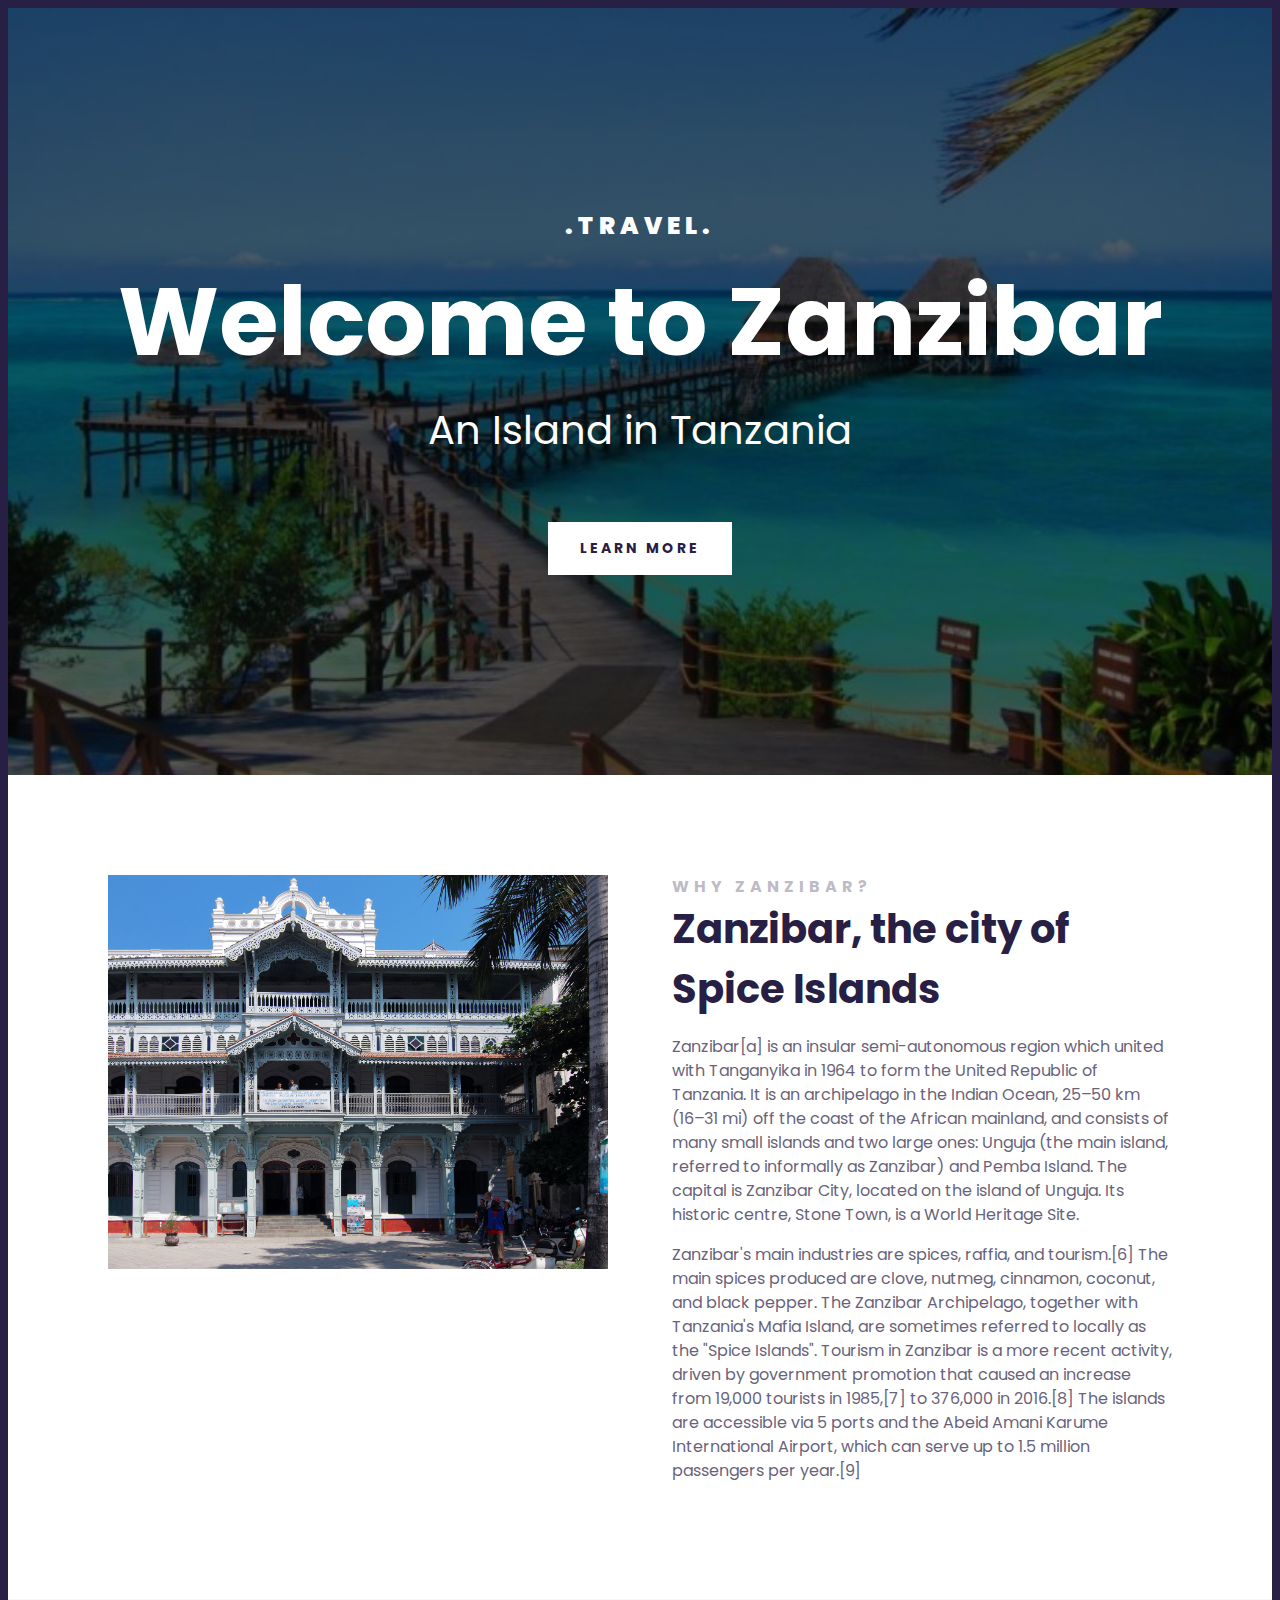
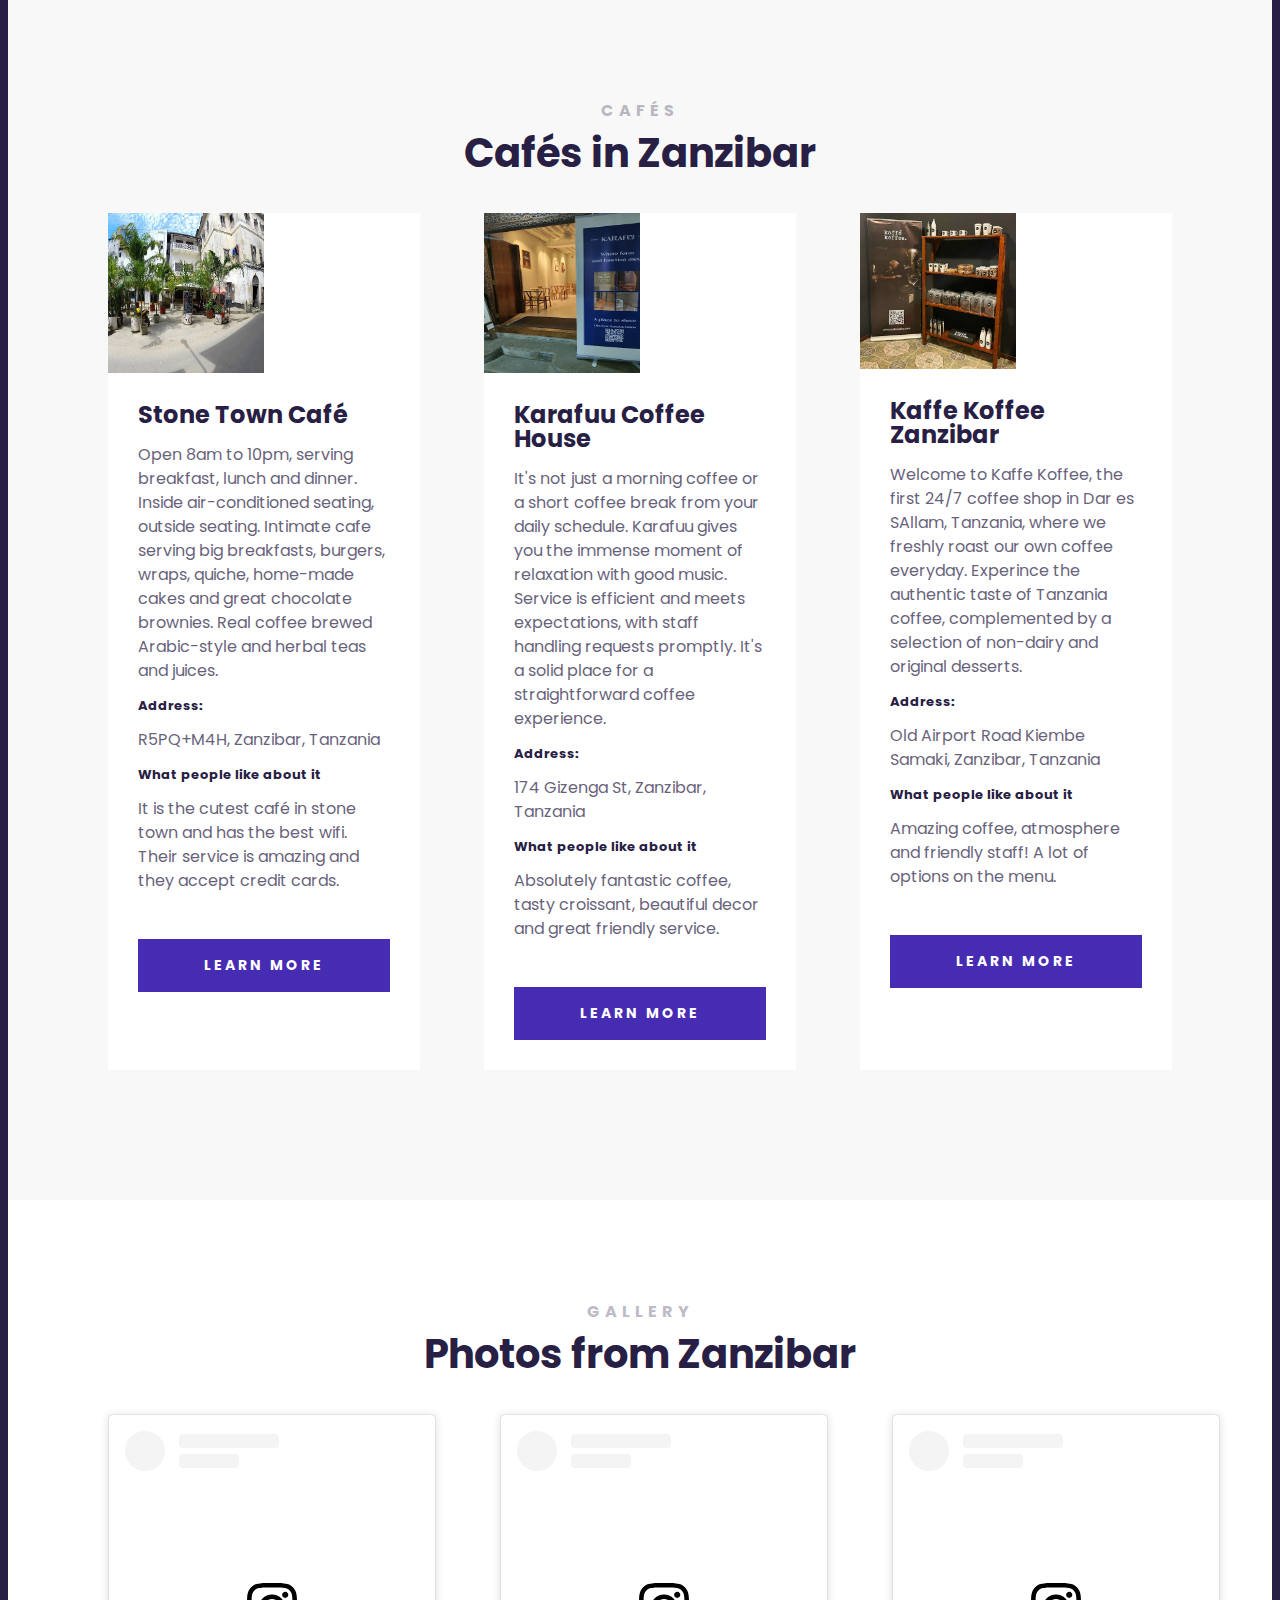
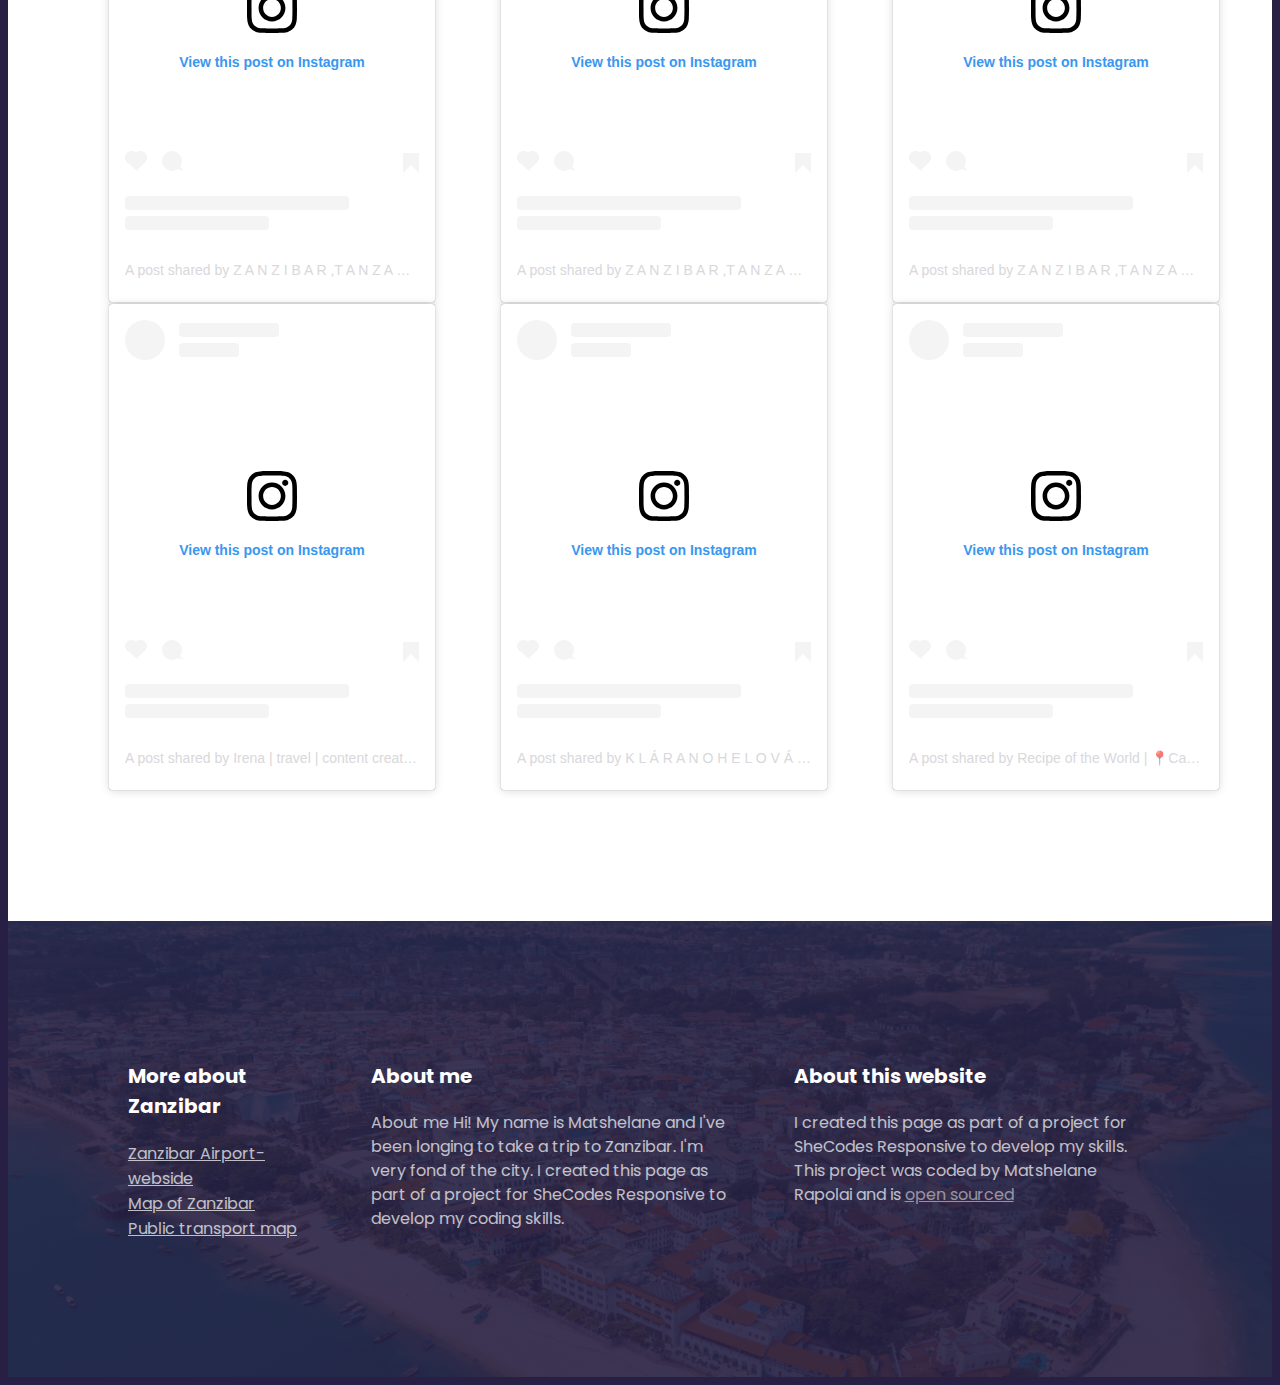
==== commit beb26029: "updated he html" ====
--- a/index.html
+++ b/index.html
@@ -124,7 +124,7 @@
     <div>
     <h3>More about Zanzibar</h3>
     <ul>
-    <li><a href="https://www.flightradar24.com/data/airports/znz" target="_blank">Zanzibar Airport webside</a></li>
+    <li><a href="https://www.flightradar24.com/data/airports/znz" target="_blank">Zanzibar Airport-webside</a></li>
     <li><a href="https://www.google.com/maps/place/Zanzibar,+Tanzania/@-6.164574,39.083185,12z/data=!3m1!4b1!4m6!3m5!1s0x185cd0ba23b63ecb:0x52c848ab6efc138e!8m2!3d-6.165193!4d39.1989144!16s%2Fg%2F11x9yrt6b?entry=ttu" target="_blank">Map of Zanzibar</a></li>
     <li><a href="https://www.thezanzibus.com/transport-options" target="_blank">Public transport map</a></li>
 </ul>
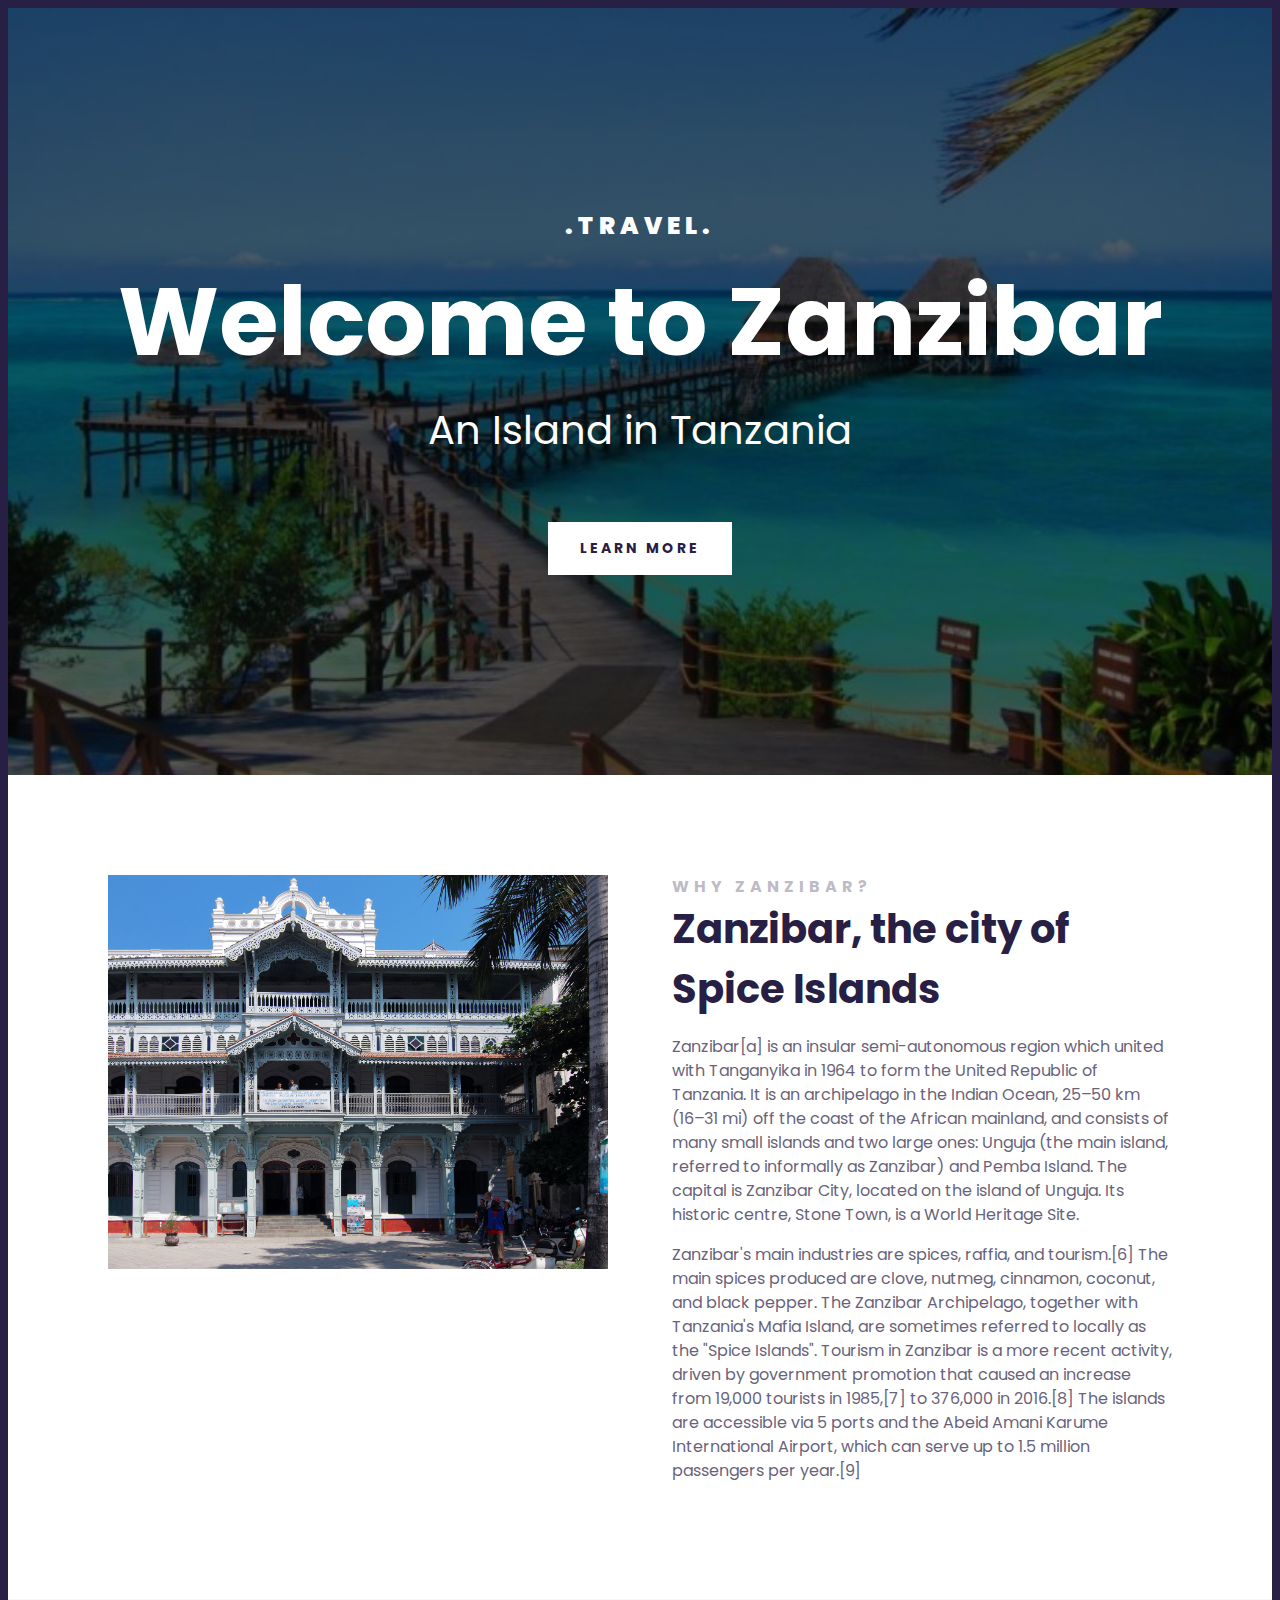
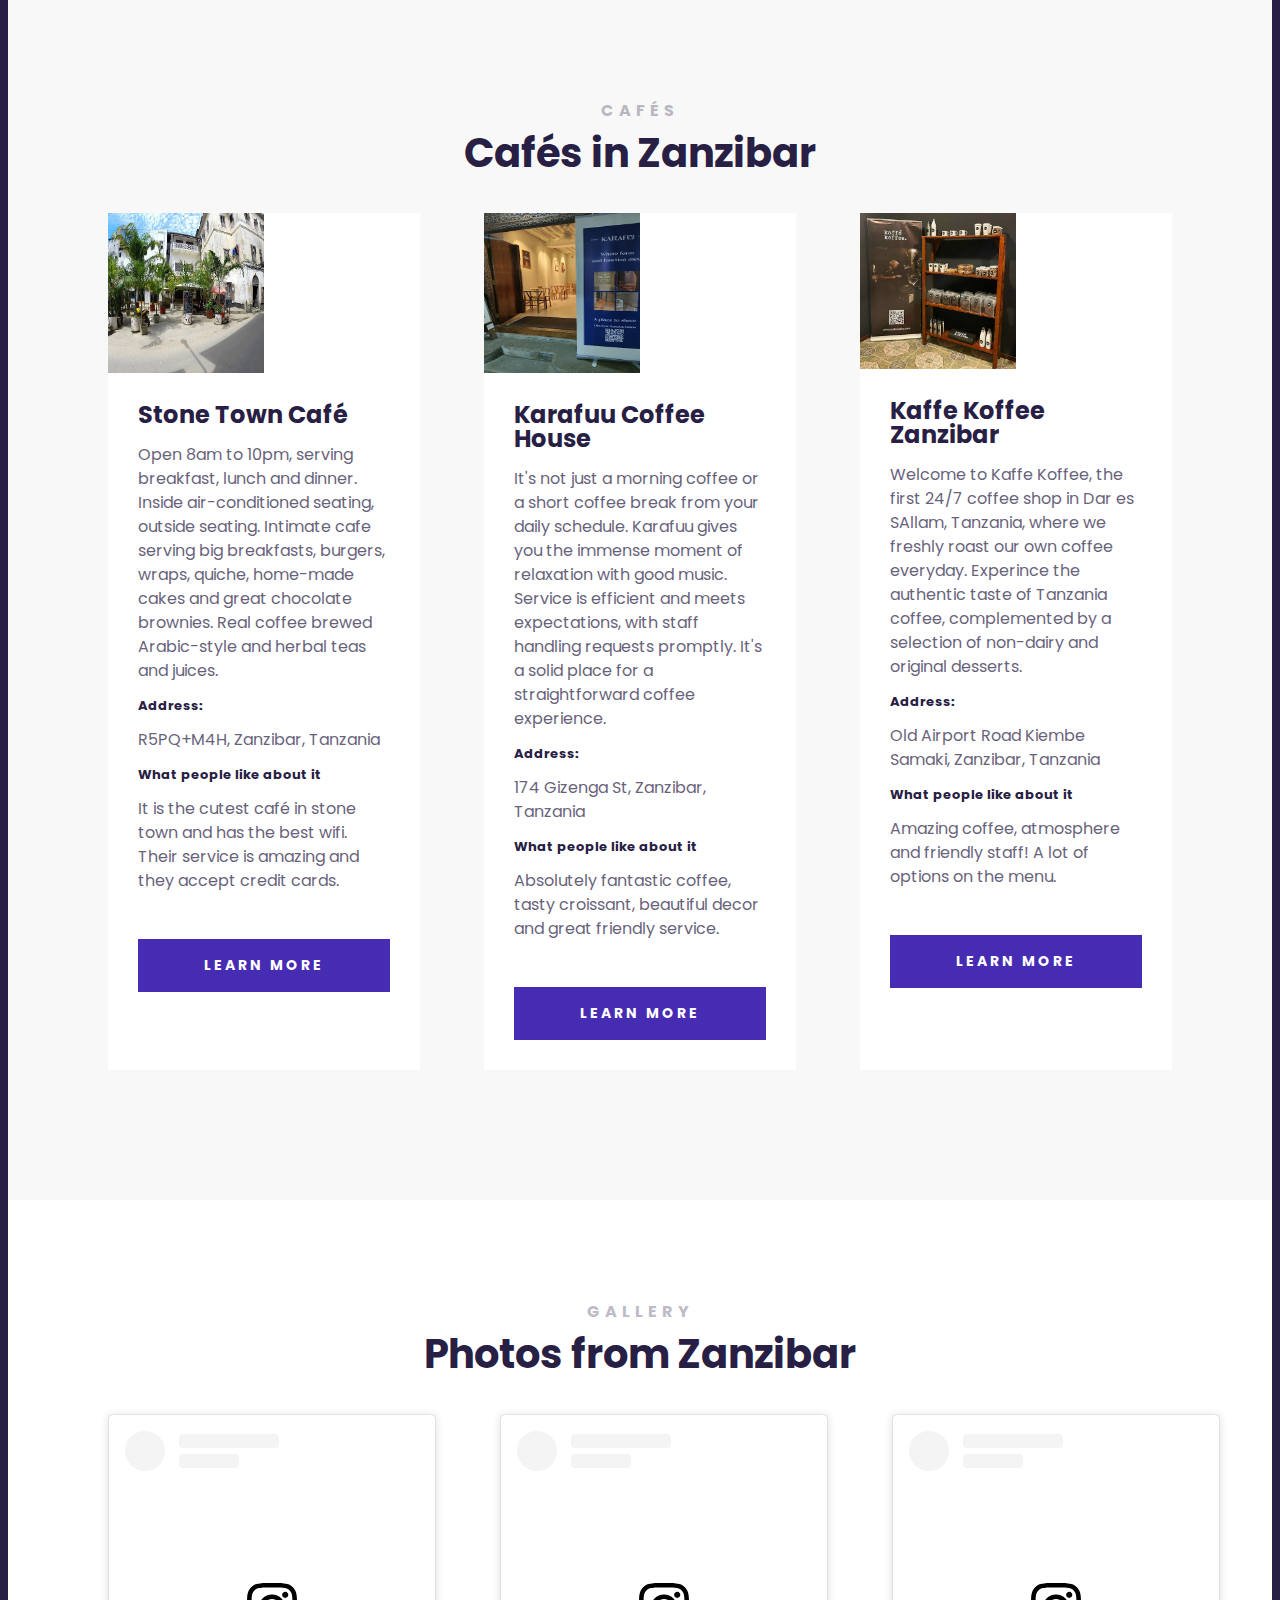
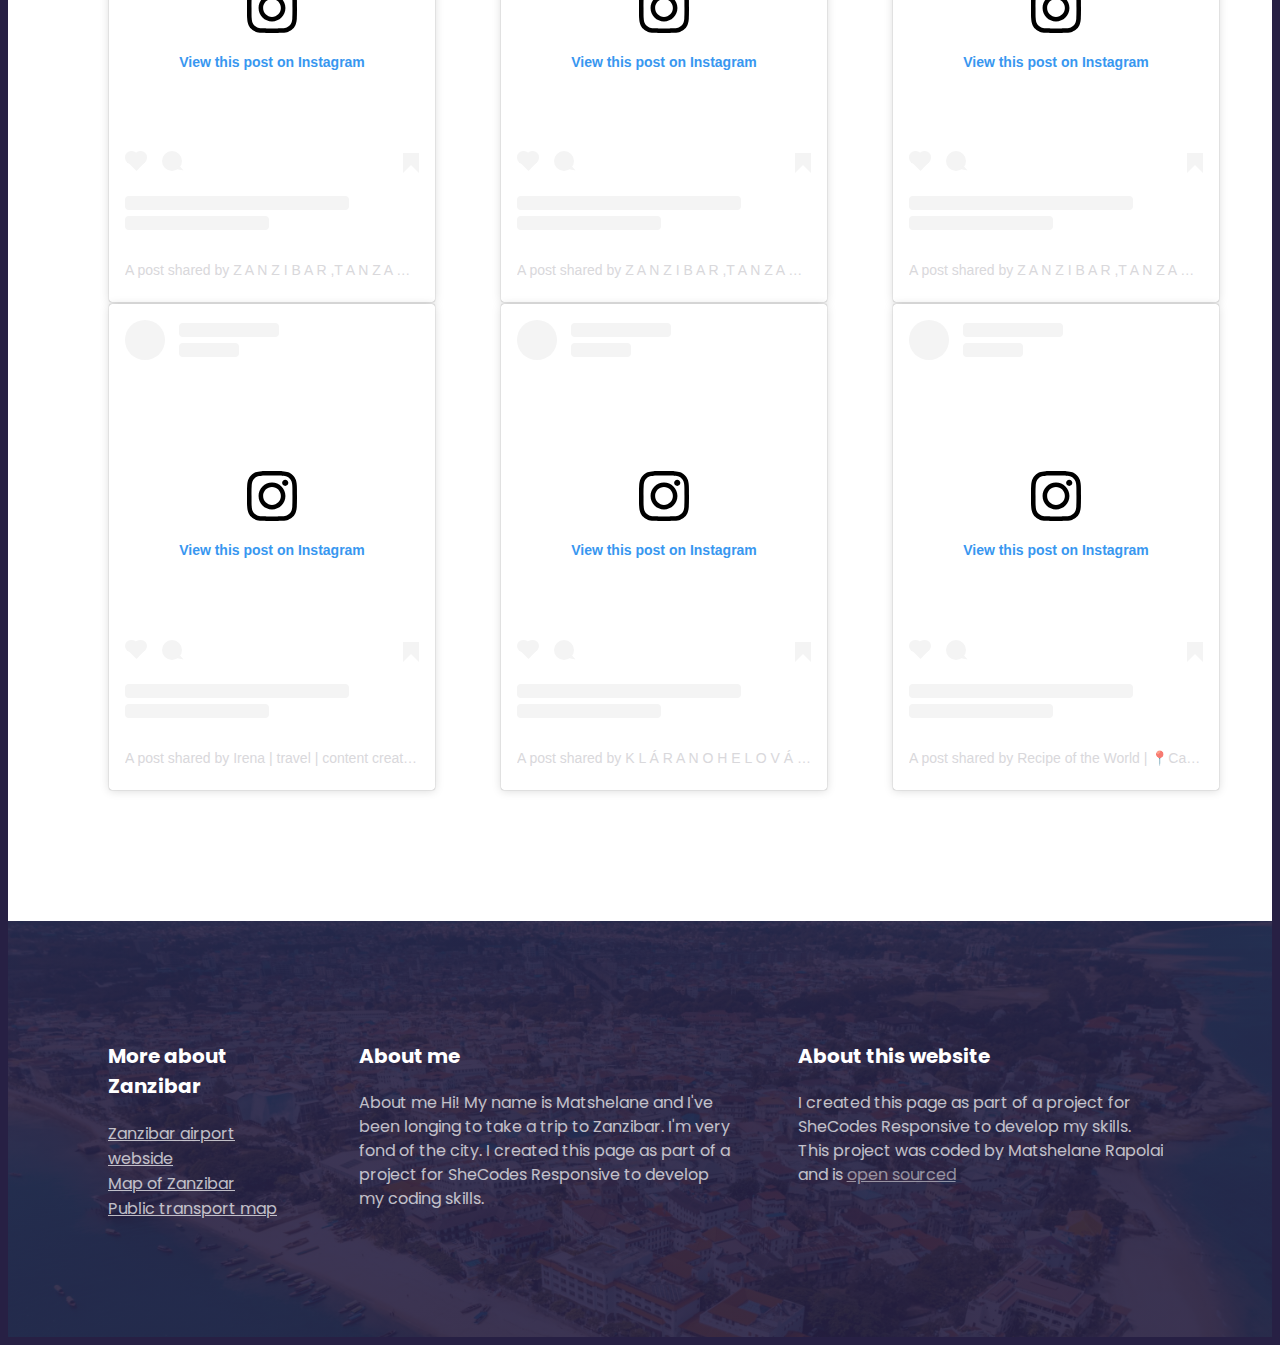
==== commit 6d785224: "updated html" ====
--- a/index.html
+++ b/index.html
@@ -124,7 +124,7 @@
     <div>
     <h3>More about Zanzibar</h3>
     <ul>
-    <li><a href="https://www.flightradar24.com/data/airports/znz" target="_blank">Zanzibar Airport-webside</a></li>
+    <li><a href="https://www.flightradar24.com/data/airports/znz" target="_blank">Zanzibar airport webside</a></li>
     <li><a href="https://www.google.com/maps/place/Zanzibar,+Tanzania/@-6.164574,39.083185,12z/data=!3m1!4b1!4m6!3m5!1s0x185cd0ba23b63ecb:0x52c848ab6efc138e!8m2!3d-6.165193!4d39.1989144!16s%2Fg%2F11x9yrt6b?entry=ttu" target="_blank">Map of Zanzibar</a></li>
     <li><a href="https://www.thezanzibus.com/transport-options" target="_blank">Public transport map</a></li>
 </ul>
--- a/src/styles.css
+++ b/src/styles.css
@@ -157,7 +157,6 @@
     background-image: linear-gradient(rgba(39, 32, 68, 0.9), rgba(39, 32, 68, 0.9)), url("./images/zanzibar-footer.jpg");
     background-repeat: no-repeat;
     background-size: cover;
-    padding: 20px;
 }
 footer h3 {
     font-weight: 700;
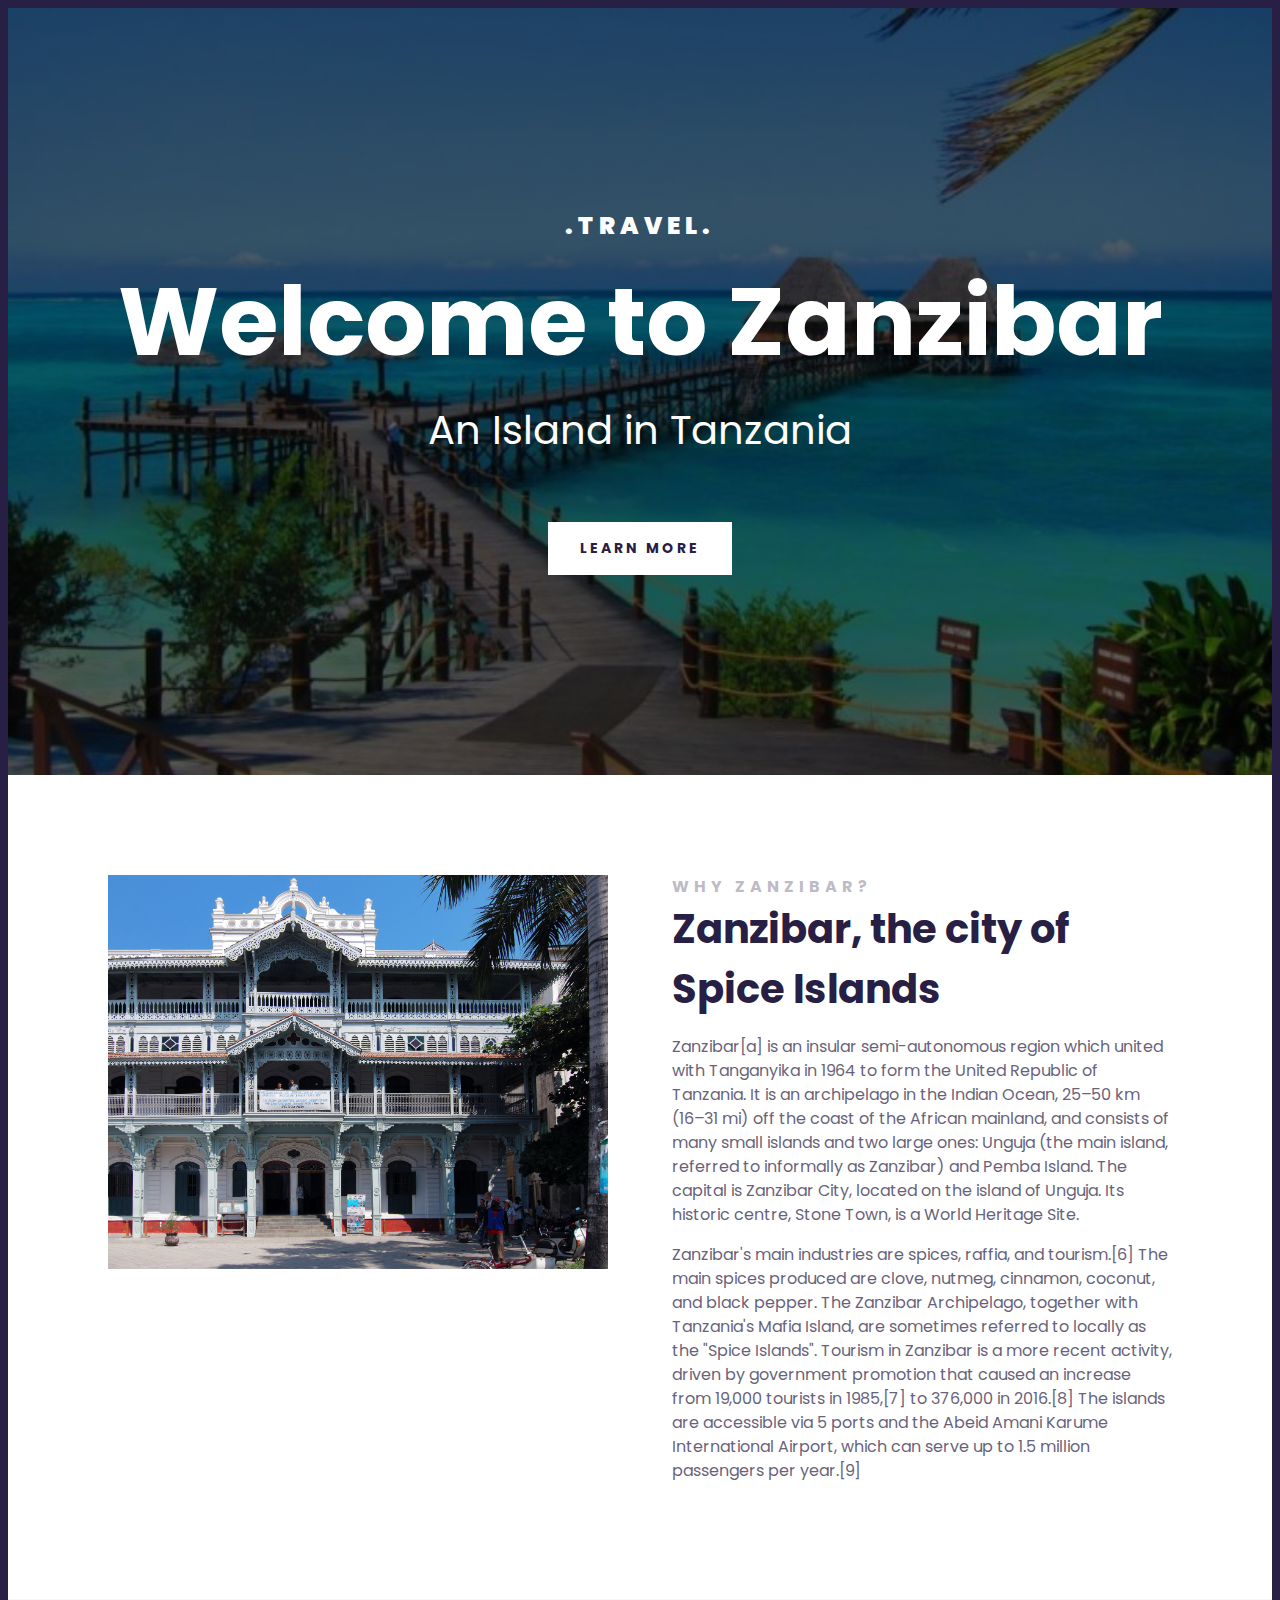
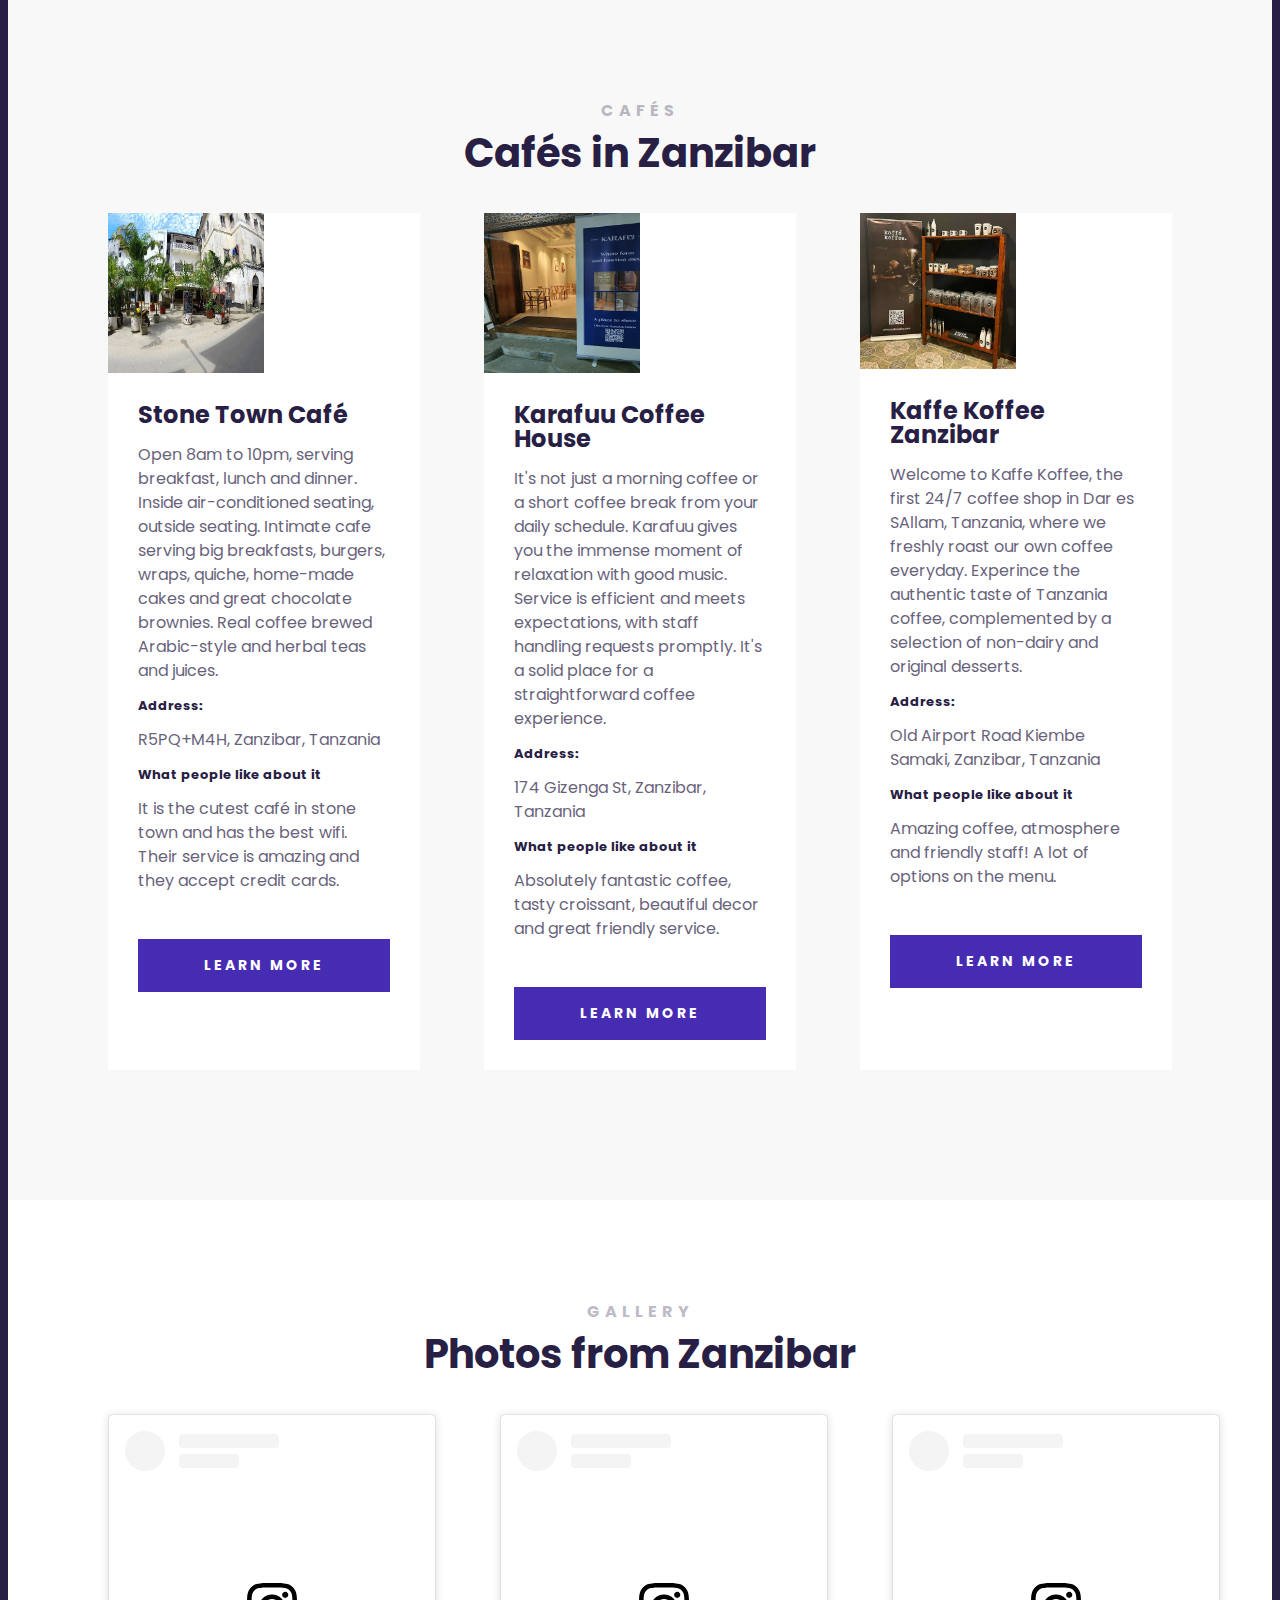
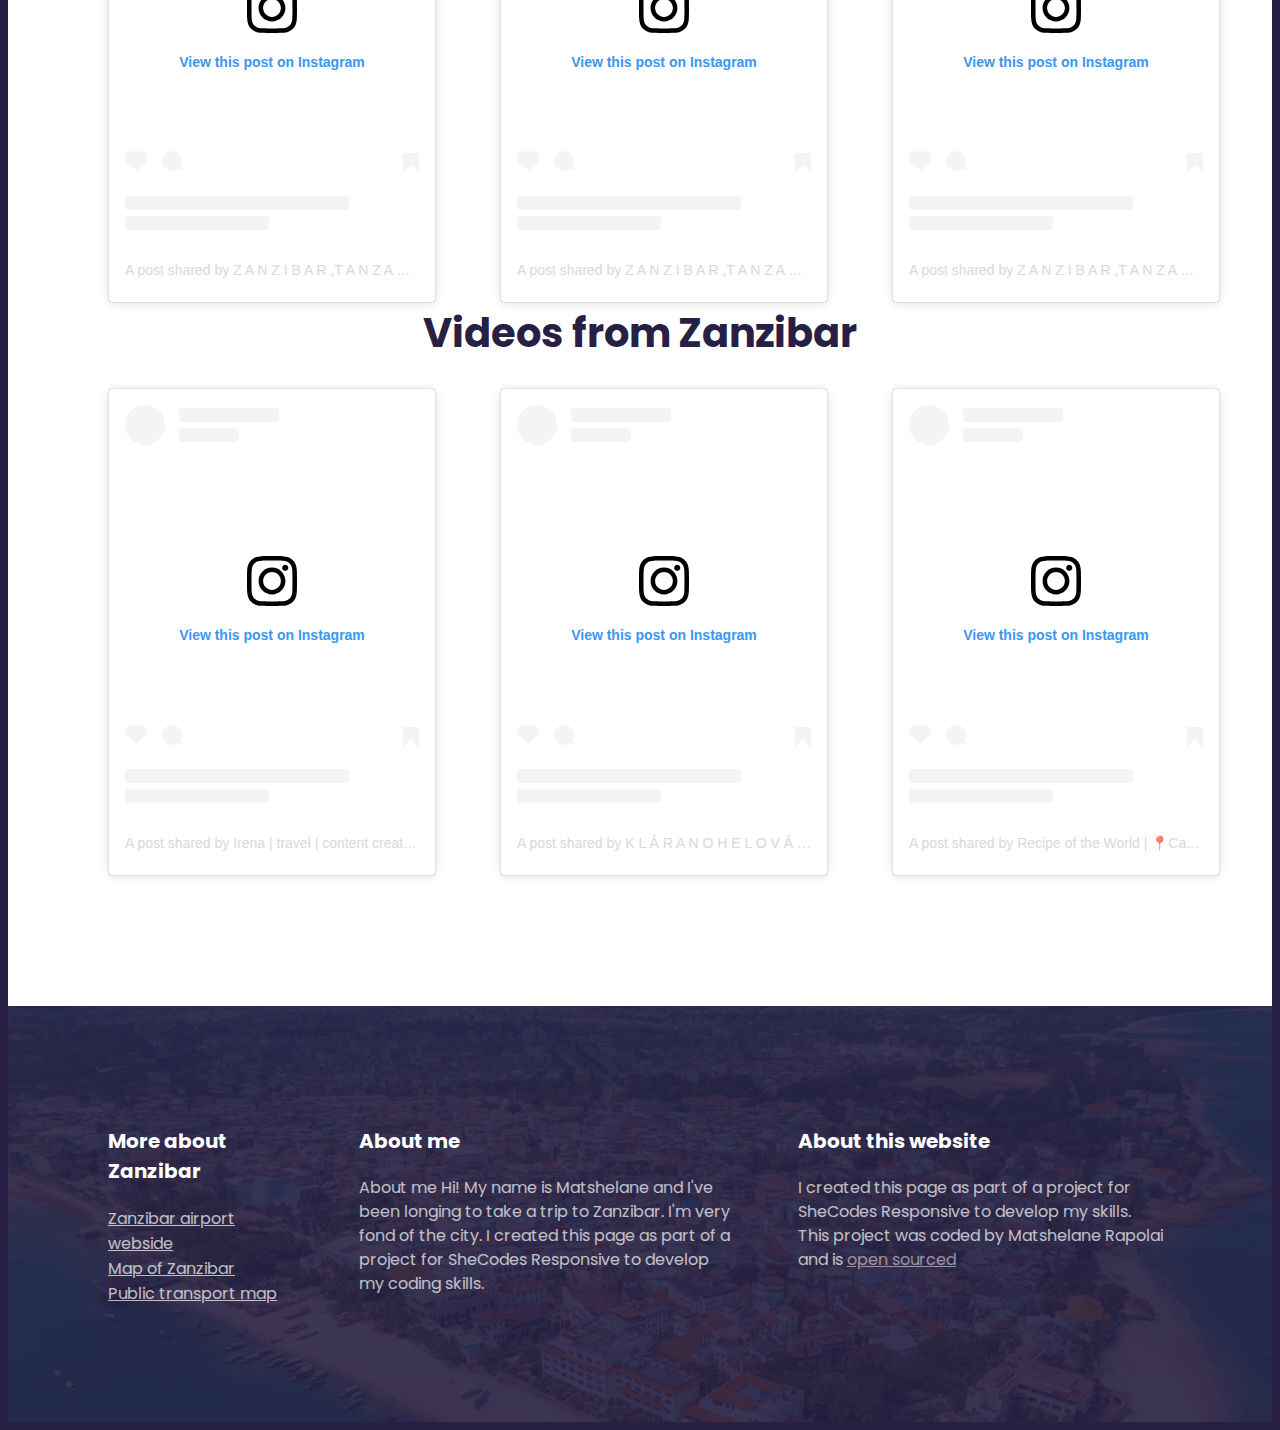
==== commit f4e23eb4: "updated html" ====
--- a/index.html
+++ b/index.html
@@ -108,6 +108,8 @@
 <blockquote class="instagram-media" data-instgrm-permalink="https://www.instagram.com/p/C2ZdsD8tz6f/?utm_source=ig_embed&amp;utm_campaign=loading" data-instgrm-version="14" style=" background:#FFF; border:0; border-radius:3px; box-shadow:0 0 1px 0 rgba(0,0,0,0.5),0 1px 10px 0 rgba(0,0,0,0.15); margin: 1px; max-width:540px; min-width:326px; padding:0; width:99.375%; width:-webkit-calc(100% - 2px); width:calc(100% - 2px);"><div style="padding:16px;"> <a href="https://www.instagram.com/p/C2ZdsD8tz6f/?utm_source=ig_embed&amp;utm_campaign=loading" style=" background:#FFFFFF; line-height:0; padding:0 0; text-align:center; text-decoration:none; width:100%;" target="_blank"> <div style=" display: flex; flex-direction: row; align-items: center;"> <div style="background-color: #F4F4F4; border-radius: 50%; flex-grow: 0; height: 40px; margin-right: 14px; width: 40px;"></div> <div style="display: flex; flex-direction: column; flex-grow: 1; justify-content: center;"> <div style=" background-color: #F4F4F4; border-radius: 4px; flex-grow: 0; height: 14px; margin-bottom: 6px; width: 100px;"></div> <div style=" background-color: #F4F4F4; border-radius: 4px; flex-grow: 0; height: 14px; width: 60px;"></div></div></div><div style="padding: 19% 0;"></div> <div style="display:block; height:50px; margin:0 auto 12px; width:50px;"><svg width="50px" height="50px" viewBox="0 0 60 60" version="1.1" xmlns="https://www.w3.org/2000/svg" xmlns:xlink="https://www.w3.org/1999/xlink"><g stroke="none" stroke-width="1" fill="none" fill-rule="evenodd"><g transform="translate(-511.000000, -20.000000)" fill="#000000"><g><path d="M556.869,30.41 C554.814,30.41 553.148,32.076 553.148,34.131 C553.148,36.186 554.814,37.852 556.869,37.852 C558.924,37.852 560.59,36.186 560.59,34.131 C560.59,32.076 558.924,30.41 556.869,30.41 M541,60.657 C535.114,60.657 530.342,55.887 530.342,50 C530.342,44.114 535.114,39.342 541,39.342 C546.887,39.342 551.658,44.114 551.658,50 C551.658,55.887 546.887,60.657 541,60.657 M541,33.886 C532.1,33.886 524.886,41.1 524.886,50 C524.886,58.899 532.1,66.113 541,66.113 C549.9,66.113 557.115,58.899 557.115,50 C557.115,41.1 549.9,33.886 541,33.886 M565.378,62.101 C565.244,65.022 564.756,66.606 564.346,67.663 C563.803,69.06 563.154,70.057 562.106,71.106 C561.058,72.155 560.06,72.803 558.662,73.347 C557.607,73.757 556.021,74.244 553.102,74.378 C549.944,74.521 548.997,74.552 541,74.552 C533.003,74.552 532.056,74.521 528.898,74.378 C525.979,74.244 524.393,73.757 523.338,73.347 C521.94,72.803 520.942,72.155 519.894,71.106 C518.846,70.057 518.197,69.06 517.654,67.663 C517.244,66.606 516.755,65.022 516.623,62.101 C516.479,58.943 516.448,57.996 516.448,50 C516.448,42.003 516.479,41.056 516.623,37.899 C516.755,34.978 517.244,33.391 517.654,32.338 C518.197,30.938 518.846,29.942 519.894,28.894 C520.942,27.846 521.94,27.196 523.338,26.654 C524.393,26.244 525.979,25.756 528.898,25.623 C532.057,25.479 533.004,25.448 541,25.448 C548.997,25.448 549.943,25.479 553.102,25.623 C556.021,25.756 557.607,26.244 558.662,26.654 C560.06,27.196 561.058,27.846 562.106,28.894 C563.154,29.942 563.803,30.938 564.346,32.338 C564.756,33.391 565.244,34.978 565.378,37.899 C565.522,41.056 565.552,42.003 565.552,50 C565.552,57.996 565.522,58.943 565.378,62.101 M570.82,37.631 C570.674,34.438 570.167,32.258 569.425,30.349 C568.659,28.377 567.633,26.702 565.965,25.035 C564.297,23.368 562.623,22.342 560.652,21.575 C558.743,20.834 556.562,20.326 553.369,20.18 C550.169,20.033 549.148,20 541,20 C532.853,20 531.831,20.033 528.631,20.18 C525.438,20.326 523.257,20.834 521.349,21.575 C519.376,22.342 517.703,23.368 516.035,25.035 C514.368,26.702 513.342,28.377 512.574,30.349 C511.834,32.258 511.326,34.438 511.181,37.631 C511.035,40.831 511,41.851 511,50 C511,58.147 511.035,59.17 511.181,62.369 C511.326,65.562 511.834,67.743 512.574,69.651 C513.342,71.625 514.368,73.296 516.035,74.965 C517.703,76.634 519.376,77.658 521.349,78.425 C523.257,79.167 525.438,79.673 528.631,79.82 C531.831,79.965 532.853,80.001 541,80.001 C549.148,80.001 550.169,79.965 553.369,79.82 C556.562,79.673 558.743,79.167 560.652,78.425 C562.623,77.658 564.297,76.634 565.965,74.965 C567.633,73.296 568.659,71.625 569.425,69.651 C570.167,67.743 570.674,65.562 570.82,62.369 C570.966,59.17 571,58.147 571,50 C571,41.851 570.966,40.831 570.82,37.631"></path></g></g></g></svg></div><div style="padding-top: 8px;"> <div style=" color:#3897f0; font-family:Arial,sans-serif; font-size:14px; font-style:normal; font-weight:550; line-height:18px;">View this post on Instagram</div></div><div style="padding: 12.5% 0;"></div> <div style="display: flex; flex-direction: row; margin-bottom: 14px; align-items: center;"><div> <div style="background-color: #F4F4F4; border-radius: 50%; height: 12.5px; width: 12.5px; transform: translateX(0px) translateY(7px);"></div> <div style="background-color: #F4F4F4; height: 12.5px; transform: rotate(-45deg) translateX(3px) translateY(1px); width: 12.5px; flex-grow: 0; margin-right: 14px; margin-left: 2px;"></div> <div style="background-color: #F4F4F4; border-radius: 50%; height: 12.5px; width: 12.5px; transform: translateX(9px) translateY(-18px);"></div></div><div style="margin-left: 8px;"> <div style=" background-color: #F4F4F4; border-radius: 50%; flex-grow: 0; height: 20px; width: 20px;"></div> <div style=" width: 0; height: 0; border-top: 2px solid transparent; border-left: 6px solid #f4f4f4; border-bottom: 2px solid transparent; transform: translateX(16px) translateY(-4px) rotate(30deg)"></div></div><div style="margin-left: auto;"> <div style=" width: 0px; border-top: 8px solid #F4F4F4; border-right: 8px solid transparent; transform: translateY(16px);"></div> <div style=" background-color: #F4F4F4; flex-grow: 0; height: 12px; width: 16px; transform: translateY(-4px);"></div> <div style=" width: 0; height: 0; border-top: 8px solid #F4F4F4; border-left: 8px solid transparent; transform: translateY(-4px) translateX(8px);"></div></div></div> <div style="display: flex; flex-direction: column; flex-grow: 1; justify-content: center; margin-bottom: 24px;"> <div style=" background-color: #F4F4F4; border-radius: 4px; flex-grow: 0; height: 14px; margin-bottom: 6px; width: 224px;"></div> <div style=" background-color: #F4F4F4; border-radius: 4px; flex-grow: 0; height: 14px; width: 144px;"></div></div></a><p style=" color:#c9c8cd; font-family:Arial,sans-serif; font-size:14px; line-height:17px; margin-bottom:0; margin-top:8px; overflow:hidden; padding:8px 0 7px; text-align:center; text-overflow:ellipsis; white-space:nowrap;"><a href="https://www.instagram.com/p/C2ZdsD8tz6f/?utm_source=ig_embed&amp;utm_campaign=loading" style=" color:#c9c8cd; font-family:Arial,sans-serif; font-size:14px; font-style:normal; font-weight:normal; line-height:17px; text-decoration:none;" target="_blank">A post shared by Z  A  N  Z  I  B  A  R ,T A N Z A N I A 🇹🇿 (@zanzibarlifestyle)</a></p></div></blockquote>
 <script async src="//www.instagram.com/embed.js"></script>
 </div>
+<h3 class="text-center">Videos from Zanzibar</h3>
+</br>
 <div class="grid grid-3-columns">
 <blockquote class="instagram-media" data-instgrm-permalink="https://www.instagram.com/reel/C-9y2Kvs7K5/?utm_source=ig_embed&amp;utm_campaign=loading" data-instgrm-version="14" style=" background:#FFF; border:0; border-radius:3px; box-shadow:0 0 1px 0 rgba(0,0,0,0.5),0 1px 10px 0 rgba(0,0,0,0.15); margin: 1px; max-width:540px; min-width:326px; padding:0; width:99.375%; width:-webkit-calc(100% - 2px); width:calc(100% - 2px);"><div style="padding:16px;"> <a href="https://www.instagram.com/reel/C-9y2Kvs7K5/?utm_source=ig_embed&amp;utm_campaign=loading" style=" background:#FFFFFF; line-height:0; padding:0 0; text-align:center; text-decoration:none; width:100%;" target="_blank"> <div style=" display: flex; flex-direction: row; align-items: center;"> <div style="background-color: #F4F4F4; border-radius: 50%; flex-grow: 0; height: 40px; margin-right: 14px; width: 40px;"></div> <div style="display: flex; flex-direction: column; flex-grow: 1; justify-content: center;"> <div style=" background-color: #F4F4F4; border-radius: 4px; flex-grow: 0; height: 14px; margin-bottom: 6px; width: 100px;"></div> <div style=" background-color: #F4F4F4; border-radius: 4px; flex-grow: 0; height: 14px; width: 60px;"></div></div></div><div style="padding: 19% 0;"></div> <div style="display:block; height:50px; margin:0 auto 12px; width:50px;"><svg width="50px" height="50px" viewBox="0 0 60 60" version="1.1" xmlns="https://www.w3.org/2000/svg" xmlns:xlink="https://www.w3.org/1999/xlink"><g stroke="none" stroke-width="1" fill="none" fill-rule="evenodd"><g transform="translate(-511.000000, -20.000000)" fill="#000000"><g><path d="M556.869,30.41 C554.814,30.41 553.148,32.076 553.148,34.131 C553.148,36.186 554.814,37.852 556.869,37.852 C558.924,37.852 560.59,36.186 560.59,34.131 C560.59,32.076 558.924,30.41 556.869,30.41 M541,60.657 C535.114,60.657 530.342,55.887 530.342,50 C530.342,44.114 535.114,39.342 541,39.342 C546.887,39.342 551.658,44.114 551.658,50 C551.658,55.887 546.887,60.657 541,60.657 M541,33.886 C532.1,33.886 524.886,41.1 524.886,50 C524.886,58.899 532.1,66.113 541,66.113 C549.9,66.113 557.115,58.899 557.115,50 C557.115,41.1 549.9,33.886 541,33.886 M565.378,62.101 C565.244,65.022 564.756,66.606 564.346,67.663 C563.803,69.06 563.154,70.057 562.106,71.106 C561.058,72.155 560.06,72.803 558.662,73.347 C557.607,73.757 556.021,74.244 553.102,74.378 C549.944,74.521 548.997,74.552 541,74.552 C533.003,74.552 532.056,74.521 528.898,74.378 C525.979,74.244 524.393,73.757 523.338,73.347 C521.94,72.803 520.942,72.155 519.894,71.106 C518.846,70.057 518.197,69.06 517.654,67.663 C517.244,66.606 516.755,65.022 516.623,62.101 C516.479,58.943 516.448,57.996 516.448,50 C516.448,42.003 516.479,41.056 516.623,37.899 C516.755,34.978 517.244,33.391 517.654,32.338 C518.197,30.938 518.846,29.942 519.894,28.894 C520.942,27.846 521.94,27.196 523.338,26.654 C524.393,26.244 525.979,25.756 528.898,25.623 C532.057,25.479 533.004,25.448 541,25.448 C548.997,25.448 549.943,25.479 553.102,25.623 C556.021,25.756 557.607,26.244 558.662,26.654 C560.06,27.196 561.058,27.846 562.106,28.894 C563.154,29.942 563.803,30.938 564.346,32.338 C564.756,33.391 565.244,34.978 565.378,37.899 C565.522,41.056 565.552,42.003 565.552,50 C565.552,57.996 565.522,58.943 565.378,62.101 M570.82,37.631 C570.674,34.438 570.167,32.258 569.425,30.349 C568.659,28.377 567.633,26.702 565.965,25.035 C564.297,23.368 562.623,22.342 560.652,21.575 C558.743,20.834 556.562,20.326 553.369,20.18 C550.169,20.033 549.148,20 541,20 C532.853,20 531.831,20.033 528.631,20.18 C525.438,20.326 523.257,20.834 521.349,21.575 C519.376,22.342 517.703,23.368 516.035,25.035 C514.368,26.702 513.342,28.377 512.574,30.349 C511.834,32.258 511.326,34.438 511.181,37.631 C511.035,40.831 511,41.851 511,50 C511,58.147 511.035,59.17 511.181,62.369 C511.326,65.562 511.834,67.743 512.574,69.651 C513.342,71.625 514.368,73.296 516.035,74.965 C517.703,76.634 519.376,77.658 521.349,78.425 C523.257,79.167 525.438,79.673 528.631,79.82 C531.831,79.965 532.853,80.001 541,80.001 C549.148,80.001 550.169,79.965 553.369,79.82 C556.562,79.673 558.743,79.167 560.652,78.425 C562.623,77.658 564.297,76.634 565.965,74.965 C567.633,73.296 568.659,71.625 569.425,69.651 C570.167,67.743 570.674,65.562 570.82,62.369 C570.966,59.17 571,58.147 571,50 C571,41.851 570.966,40.831 570.82,37.631"></path></g></g></g></svg></div><div style="padding-top: 8px;"> <div style=" color:#3897f0; font-family:Arial,sans-serif; font-size:14px; font-style:normal; font-weight:550; line-height:18px;">View this post on Instagram</div></div><div style="padding: 12.5% 0;"></div> <div style="display: flex; flex-direction: row; margin-bottom: 14px; align-items: center;"><div> <div style="background-color: #F4F4F4; border-radius: 50%; height: 12.5px; width: 12.5px; transform: translateX(0px) translateY(7px);"></div> <div style="background-color: #F4F4F4; height: 12.5px; transform: rotate(-45deg) translateX(3px) translateY(1px); width: 12.5px; flex-grow: 0; margin-right: 14px; margin-left: 2px;"></div> <div style="background-color: #F4F4F4; border-radius: 50%; height: 12.5px; width: 12.5px; transform: translateX(9px) translateY(-18px);"></div></div><div style="margin-left: 8px;"> <div style=" background-color: #F4F4F4; border-radius: 50%; flex-grow: 0; height: 20px; width: 20px;"></div> <div style=" width: 0; height: 0; border-top: 2px solid transparent; border-left: 6px solid #f4f4f4; border-bottom: 2px solid transparent; transform: translateX(16px) translateY(-4px) rotate(30deg)"></div></div><div style="margin-left: auto;"> <div style=" width: 0px; border-top: 8px solid #F4F4F4; border-right: 8px solid transparent; transform: translateY(16px);"></div> <div style=" background-color: #F4F4F4; flex-grow: 0; height: 12px; width: 16px; transform: translateY(-4px);"></div> <div style=" width: 0; height: 0; border-top: 8px solid #F4F4F4; border-left: 8px solid transparent; transform: translateY(-4px) translateX(8px);"></div></div></div> <div style="display: flex; flex-direction: column; flex-grow: 1; justify-content: center; margin-bottom: 24px;"> <div style=" background-color: #F4F4F4; border-radius: 4px; flex-grow: 0; height: 14px; margin-bottom: 6px; width: 224px;"></div> <div style=" background-color: #F4F4F4; border-radius: 4px; flex-grow: 0; height: 14px; width: 144px;"></div></div></a><p style=" color:#c9c8cd; font-family:Arial,sans-serif; font-size:14px; line-height:17px; margin-bottom:0; margin-top:8px; overflow:hidden; padding:8px 0 7px; text-align:center; text-overflow:ellipsis; white-space:nowrap;"><a href="https://www.instagram.com/reel/C-9y2Kvs7K5/?utm_source=ig_embed&amp;utm_campaign=loading" style=" color:#c9c8cd; font-family:Arial,sans-serif; font-size:14px; font-style:normal; font-weight:normal; line-height:17px; text-decoration:none;" target="_blank">A post shared by Irena | travel | content creator (@irene_beach_dream)</a></p></div></blockquote>
 <script async src="//www.instagram.com/embed.js"></script>
--- a/src/styles.css
+++ b/src/styles.css
@@ -152,6 +152,7 @@
 section.secondary {
     background: #f8f8f8;
 }
+
 footer {
     color: white;
     background-image: linear-gradient(rgba(39, 32, 68, 0.9), rgba(39, 32, 68, 0.9)), url("./images/zanzibar-footer.jpg");
